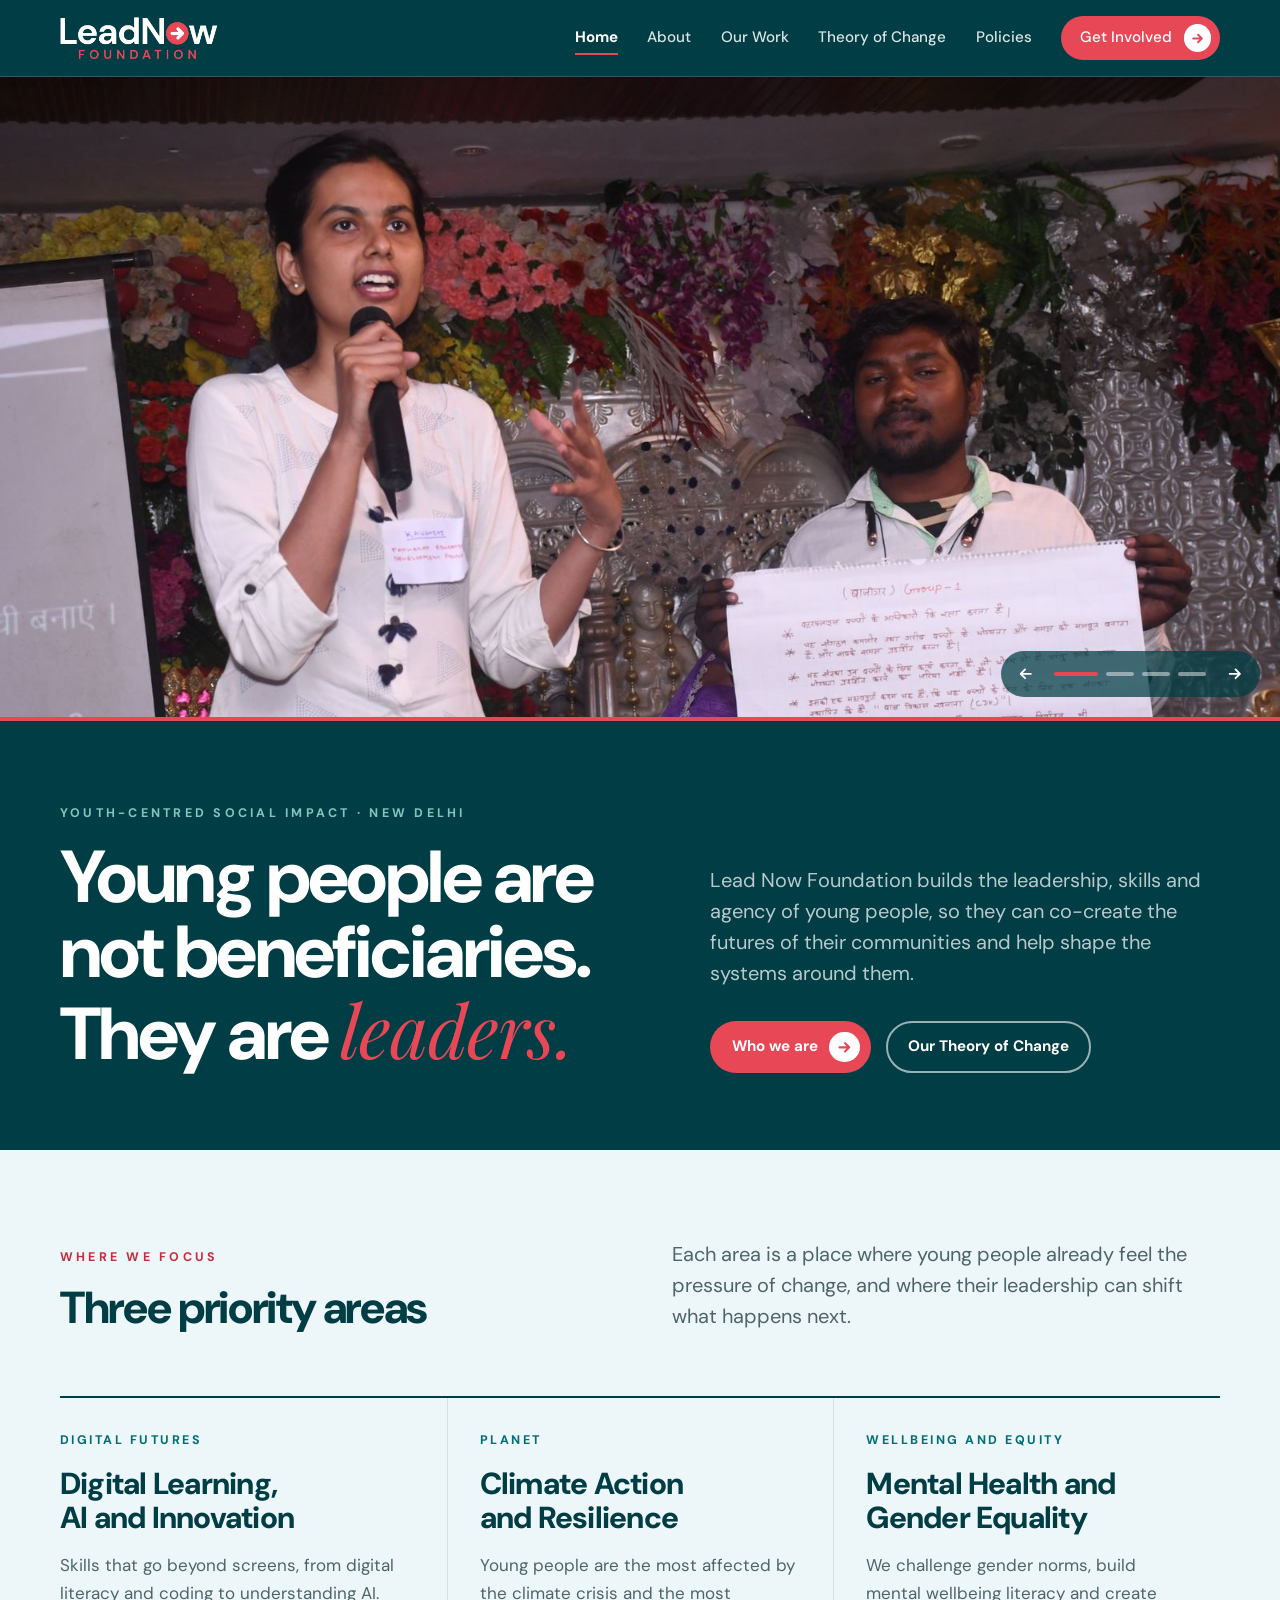
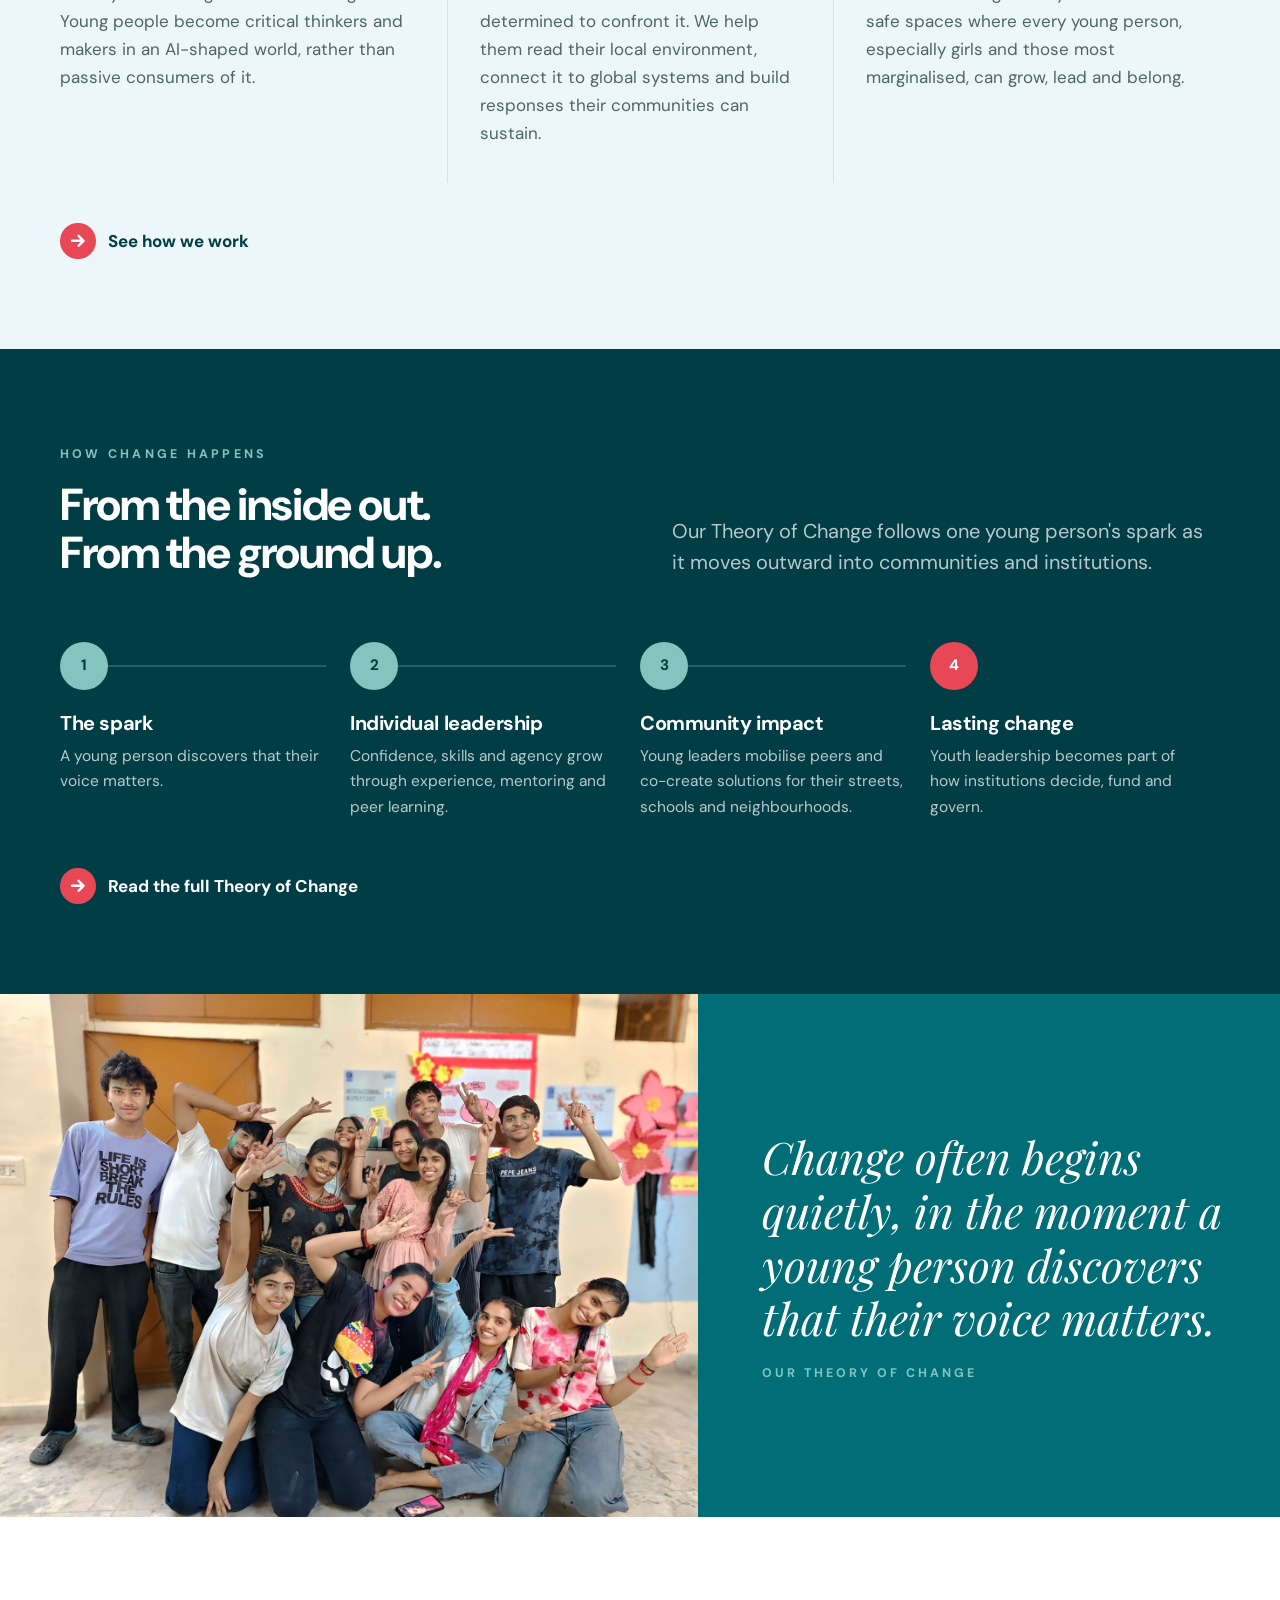
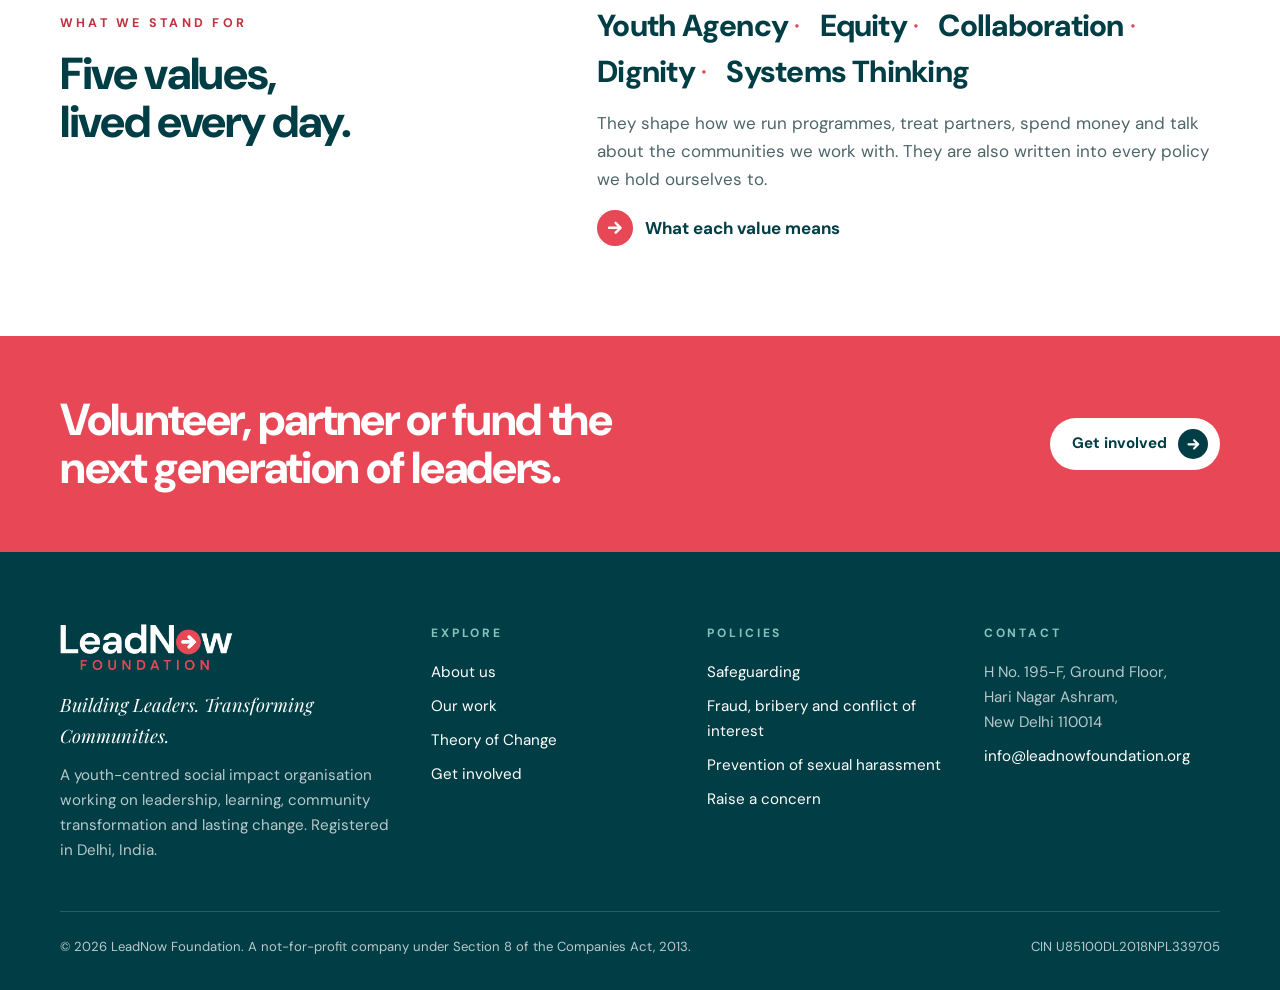
==== index.html @ b22eec09 "Lead home page with photo slideshow, restore deep-teal header, fix photo crops - Home page opens wit" ====
<!DOCTYPE html>
<html lang="en">
<head>
<meta charset="UTF-8">
<meta name="viewport" content="width=device-width, initial-scale=1, viewport-fit=cover">
<title>Lead Now Foundation</title>
<meta name="claude:viewport-fit-sides" content="cover">
<meta name="description" content="Lead Now Foundation builds the leadership, skills and agency of young people in India to transform their communities.">
<meta property="og:title" content="Lead Now Foundation">
<meta property="og:description" content="Lead Now Foundation builds the leadership, skills and agency of young people in India to transform their communities.">
<meta property="og:type" content="website">
<meta property="og:image" content="https://leadnowfoundation.org/assets/img/logo-full.png">
<meta name="theme-color" content="#013D45">
<link rel="icon" type="image/png" sizes="32x32" href="assets/img/favicon-32.png">
<link rel="apple-touch-icon" href="assets/img/favicon.png">
<!-- Google Analytics -->
<script async src="https://www.googletagmanager.com/gtag/js?id=G-S54QW8M86D"></script>
<script>
  window.dataLayer = window.dataLayer || [];
  function gtag(){dataLayer.push(arguments);}
  gtag('js', new Date());
  gtag('config', 'G-S54QW8M86D');
</script>
<link rel="preconnect" href="https://fonts.googleapis.com">
<link rel="preconnect" href="https://fonts.gstatic.com" crossorigin>
<link rel="stylesheet" href="https://fonts.googleapis.com/css2?family=DM+Sans:ital,opsz,wght@0,9..40,400;0,9..40,500;0,9..40,700;0,9..40,800;1,9..40,400&family=Playfair+Display:ital,wght@1,400;1,600&display=swap">
<link rel="stylesheet" href="assets/css/style.css">
</head>
<body>
<a class="skip" href="#main">Skip to content</a>
<header class="site-header">
  <div class="wrap">
    <a class="brand" href="index.html" aria-label="Lead Now Foundation home"><img src="assets/img/logo-white.png" alt="LeadNow Foundation" width="1205" height="320"></a>
    <button class="nav-toggle" type="button" aria-expanded="false" aria-controls="site-nav">Menu <span class="bars" aria-hidden="true"><span></span><span></span><span></span></span></button>
    <nav class="nav" id="site-nav" aria-label="Main">
      <a href="index.html" aria-current="page">Home</a>
      <a href="about.html">About</a>
      <a href="our-work.html">Our Work</a>
      <a href="theory-of-change.html">Theory of Change</a>
      <a href="policies.html">Policies</a>
      <a class="btn btn--ink" href="get-involved.html">Get Involved <span class="go" aria-hidden="true"><svg viewBox="0 0 24 24" fill="none" stroke="currentColor" stroke-width="3" stroke-linecap="round" stroke-linejoin="round"><path d="M5 12h13M13 6l6 6-6 6"/></svg></span></a>
    </nav>
  </div>
</header>
<main id="main">
<section class="hero-show" aria-label="Photos from our work">
  <div class="slideshow">
    <div class="slides">
      <div class="slide active"><img src="assets/img/youth-leadership-session.jpg" alt="A young woman speaks into a microphone while a peer holds up a chart of group ideas" width="1600" height="1066" style="object-position:50% 20%"></div>
      <div class="slide"><img src="assets/img/youth-group.jpg" alt="A group of young people celebrating together after a session" width="1600" height="1200" style="object-position:50% 24%"></div>
      <div class="slide"><img src="assets/img/digital-classroom.jpg" alt="A facilitator leads a digital learning session with a classroom of students" width="900" height="677" style="object-position:50% 50%"></div>
      <div class="slide"><img src="assets/img/community-workshop.jpg" alt="Children holding up the posters they made at a community workshop" width="1600" height="901" style="object-position:50% 40%"></div>
    </div>
    <div class="slide-controls">
      <button type="button" class="slide-arrow prev" aria-label="Previous photo"><svg viewBox="0 0 24 24" fill="none" stroke="currentColor" stroke-width="2.5" stroke-linecap="round" stroke-linejoin="round"><path d="M19 12H6M11 6l-6 6 6 6"/></svg></button>
      <div class="slide-dots" role="group" aria-label="Choose photo">
        <button type="button" class="active" aria-label="Photo 1"></button>
        <button type="button" aria-label="Photo 2"></button>
        <button type="button" aria-label="Photo 3"></button>
        <button type="button" aria-label="Photo 4"></button>
      </div>
      <button type="button" class="slide-arrow next" aria-label="Next photo"><svg viewBox="0 0 24 24" fill="none" stroke="currentColor" stroke-width="2.5" stroke-linecap="round" stroke-linejoin="round"><path d="M5 12h13M13 6l6 6-6 6"/></svg></button>
    </div>
  </div>
</section>

<section class="intro">
  <div class="wrap">
    <div>
      <span class="eyebrow">Youth-centred social impact · New Delhi</span>
      <h1>Young people are not beneficiaries. They are <em>leaders.</em></h1>
    </div>
    <div class="intro-side">
      <p class="lede">Lead Now Foundation builds the leadership, skills and agency of young people, so they can co-create the futures of their communities and help shape the systems around them.</p>
      <div class="hero-actions">
        <a class="btn btn--coral" href="about.html">Who we are <span class="go" aria-hidden="true"><svg viewBox="0 0 24 24" fill="none" stroke="currentColor" stroke-width="3" stroke-linecap="round" stroke-linejoin="round"><path d="M5 12h13M13 6l6 6-6 6"/></svg></span></a>
        <a class="btn btn--ghost" href="theory-of-change.html">Our Theory of Change</a>
      </div>
    </div>
  </div>
</section>

<section class="section section--mist">
  <div class="wrap">
    <div class="section-head">
      <div>
        <span class="eyebrow">Where we focus</span>
        <h2>Three priority areas</h2>
      </div>
      <p class="lede">Each area is a place where young people already feel the pressure of change, and where their leadership can shift what happens next.</p>
    </div>
    <div class="priorities">
      <article class="priority">
        <span class="tag">Digital futures</span>
        <h3>Digital Learning, AI and Innovation</h3>
        <p>Skills that go beyond screens, from digital literacy and coding to understanding AI. Young people become critical thinkers and makers in an AI-shaped world, rather than passive consumers of it.</p>
      </article>
      <article class="priority">
        <span class="tag">Planet</span>
        <h3>Climate Action and Resilience</h3>
        <p>Young people are the most affected by the climate crisis and the most determined to confront it. We help them read their local environment, connect it to global systems and build responses their communities can sustain.</p>
      </article>
      <article class="priority">
        <span class="tag">Wellbeing and equity</span>
        <h3>Mental Health and Gender Equality</h3>
        <p>We challenge gender norms, build mental wellbeing literacy and create safe spaces where every young person, especially girls and those most marginalised, can grow, lead and belong.</p>
      </article>
    </div>
    <p style="margin-top:2.5rem"><a class="link-go" href="our-work.html"><span class="go" aria-hidden="true"><svg viewBox="0 0 24 24" fill="none" stroke="currentColor" stroke-width="3" stroke-linecap="round" stroke-linejoin="round"><path d="M5 12h13M13 6l6 6-6 6"/></svg></span> See how we work</a></p>
  </div>
</section>

<section class="section section--ink">
  <div class="wrap">
    <div class="section-head">
      <div>
        <span class="eyebrow">How change happens</span>
        <h2>From the inside out. From the ground up.</h2>
      </div>
      <p class="lede" style="color:var(--on-ink-muted)">Our Theory of Change follows one young person's spark as it moves outward into communities and institutions.</p>
    </div>
    <ol class="pathway">
      <li><div class="step-top"><span class="dot">1</span><span class="rule"></span></div><h3>The spark</h3><p>A young person discovers that their voice matters.</p></li>
      <li><div class="step-top"><span class="dot">2</span><span class="rule"></span></div><h3>Individual leadership</h3><p>Confidence, skills and agency grow through experience, mentoring and peer learning.</p></li>
      <li><div class="step-top"><span class="dot">3</span><span class="rule"></span></div><h3>Community impact</h3><p>Young leaders mobilise peers and co-create solutions for their streets, schools and neighbourhoods.</p></li>
      <li><div class="step-top"><span class="dot">4</span><span class="rule"></span></div><h3>Lasting change</h3><p>Youth leadership becomes part of how institutions decide, fund and govern.</p></li>
    </ol>
    <p style="margin-top:3rem"><a class="link-go" href="theory-of-change.html"><span class="go" aria-hidden="true"><svg viewBox="0 0 24 24" fill="none" stroke="currentColor" stroke-width="3" stroke-linecap="round" stroke-linejoin="round"><path d="M5 12h13M13 6l6 6-6 6"/></svg></span> Read the full Theory of Change</a></p>
  </div>
</section>

<section class="photo-split">
  <div class="photo-split-img"><img src="assets/img/youth-group.jpg" alt="A group of young people celebrating together after a session" width="1600" height="1200" loading="lazy" style="object-position:50% 30%"></div>
  <div class="photo-split-text">
    <blockquote>Change often begins quietly, in the moment a young person discovers that their voice matters.</blockquote>
    <cite>Our Theory of Change</cite>
  </div>
</section>

<section class="section">
  <div class="wrap split">
    <div>
      <span class="eyebrow">What we stand for</span>
      <h2>Five values, lived every day.</h2>
    </div>
    <div class="prose">
      <div class="value-words"><span>Youth Agency</span><span>Equity</span><span>Collaboration</span><span>Dignity</span><span>Systems Thinking</span></div>
      <p>They shape how we run programmes, treat partners, spend money and talk about the communities we work with. They are also written into every policy we hold ourselves to.</p>
      <p><a class="link-go" href="about.html#values"><span class="go" aria-hidden="true"><svg viewBox="0 0 24 24" fill="none" stroke="currentColor" stroke-width="3" stroke-linecap="round" stroke-linejoin="round"><path d="M5 12h13M13 6l6 6-6 6"/></svg></span> What each value means</a></p>
    </div>
  </div>
</section>
<section class="cta-band">
  <div class="wrap">
    <h2>Volunteer, partner or fund the next generation of leaders.</h2>
    <a class="btn btn--white" href="get-involved.html">Get involved <span class="go" aria-hidden="true"><svg viewBox="0 0 24 24" fill="none" stroke="currentColor" stroke-width="3" stroke-linecap="round" stroke-linejoin="round"><path d="M5 12h13M13 6l6 6-6 6"/></svg></span></a>
  </div>
</section>

</main>
<footer class="site-footer">
  <div class="wrap">
    <div class="footer-grid">
      <div class="footer-brand">
        <img src="assets/img/logo-white.png" alt="LeadNow Foundation" width="1205" height="320">
        <p class="tag">Building Leaders. Transforming Communities.</p>
        <p>A youth-centred social impact organisation working on leadership, learning, community transformation and lasting change. Registered in Delhi, India.</p>
      </div>
      <div>
        <h4>Explore</h4>
        <ul>
          <li><a href="about.html">About us</a></li>
          <li><a href="our-work.html">Our work</a></li>
          <li><a href="theory-of-change.html">Theory of Change</a></li>
          <li><a href="get-involved.html">Get involved</a></li>
        </ul>
      </div>
      <div>
        <h4>Policies</h4>
        <ul>
          <li><a href="policies.html#safeguarding">Safeguarding</a></li>
          <li><a href="policies.html#fraud-bribery">Fraud, bribery and conflict of interest</a></li>
          <li><a href="policies.html#posh">Prevention of sexual harassment</a></li>
          <li><a href="policies.html#report">Raise a concern</a></li>
        </ul>
      </div>
      <div>
        <h4>Contact</h4>
        <address>
          <span>H No. 195-F, Ground Floor,<br>Hari Nagar Ashram,<br>New Delhi 110014</span>
          <a href="mailto:info@leadnowfoundation.org">info@leadnowfoundation.org</a>
        </address>
      </div>
    </div>
    <div class="footer-base">
      <span>&copy; 2026 LeadNow Foundation. A not-for-profit company under Section 8 of the Companies Act, 2013.</span>
      <span>CIN U85100DL2018NPL339705</span>
    </div>
  </div>
</footer>
<script src="assets/js/main.js"></script>
</body>
</html>
---- assets/css/style.css ----
/* Lead Now Foundation · site styles
   Layout concept: "forward motion". White pages, deep-teal bands, and the coral
   arrow circle from the logo used as the one recurring device (links, steps, CTAs).
   Display type is DM Sans set heavy and tight like the wordmark; Playfair italic
   is reserved for single accent words. */

:root {
  --ink: #013D45;        /* deep teal from the wordmark */
  --teal: #006D77;
  --sea: #83C5BE;
  --coral: #E84756;      /* the arrow circle */
  --coral-text: #C42F3E; /* coral dark enough for small text on white */
  --mist: #EDF6F9;
  --paper: #FFFFFF;
  --text: #17292C;
  --muted: #4E6568;
  --line: #D3E2E5;
  --on-ink: #FFFFFF;
  --on-ink-muted: rgba(255,255,255,0.72);
  --on-ink-line: rgba(255,255,255,0.16);

  --sans: 'DM Sans', 'Helvetica Neue', Arial, system-ui, sans-serif;
  --serif: 'Playfair Display', Georgia, 'Times New Roman', serif;

  --step--1: 0.875rem;
  --step-0: 1.0625rem;
  --step-1: 1.25rem;
  --step-2: clamp(1.45rem, 1.2rem + 1vw, 1.9rem);
  --step-3: clamp(1.9rem, 1.4rem + 2vw, 2.8rem);
  --step-4: clamp(2.5rem, 1.6rem + 3.8vw, 4.6rem);

  --gutter: max(20px, env(safe-area-inset-left, 0px));
  --gutter-r: max(20px, env(safe-area-inset-right, 0px));
  --max: 1200px;
  --ease: cubic-bezier(0.22, 0.61, 0.36, 1);
  color-scheme: light;
}

*, *::before, *::after { box-sizing: border-box; }
html { scroll-behavior: smooth; -webkit-text-size-adjust: 100%; }
body {
  margin: 0;
  font-family: var(--sans);
  font-size: var(--step-0);
  line-height: 1.65;
  color: var(--text);
  background: var(--paper);
  -webkit-font-smoothing: antialiased;
}
img { max-width: 100%; display: block; }
a { color: var(--teal); text-underline-offset: 3px; }
a:hover { color: var(--ink); }
:focus-visible { outline: 3px solid var(--coral); outline-offset: 3px; }
h1, h2, h3, h4 { font-family: var(--sans); color: var(--ink); margin: 0; text-wrap: balance; letter-spacing: -0.02em; }
h1 { font-size: var(--step-4); font-weight: 800; line-height: 1.03; letter-spacing: -0.035em; }
h2 { font-size: var(--step-3); font-weight: 800; line-height: 1.08; letter-spacing: -0.03em; }
h3 { font-size: var(--step-1); font-weight: 700; line-height: 1.3; }
p { margin: 0; }
em.accent, h1 em, h2 em { font-family: var(--serif); font-style: italic; font-weight: 400; color: var(--coral); letter-spacing: -0.01em; }
.prose { display: grid; gap: 1.1rem; max-width: 64ch; }
.prose p { color: var(--muted); }
.lede { font-size: var(--step-1); line-height: 1.55; color: var(--muted); max-width: 52ch; }

.skip { position: absolute; left: -9999px; top: 0; background: var(--ink); color: #fff; padding: 0.75rem 1rem; z-index: 100; }
.skip:focus { left: 1rem; top: 1rem; }

.wrap {
  max-width: var(--max);
  margin-inline: auto;
  padding-left: var(--gutter);
  padding-right: var(--gutter-r);
}
.section { padding-block: clamp(3.5rem, 7vw, 6.5rem); }
.section--mist { background: var(--mist); }
.section--ink { background: var(--ink); color: var(--on-ink); }
.section--ink h2, .section--ink h3 { color: var(--on-ink); }
.section--ink p { color: var(--on-ink-muted); }

/* eyebrow echoes the spaced FOUNDATION lettering */
.eyebrow {
  display: inline-block;
  font-size: 0.78rem;
  font-weight: 700;
  letter-spacing: 0.26em;
  text-transform: uppercase;
  color: var(--coral-text);
  margin-bottom: 1rem;
}
.section--ink .eyebrow, .page-hero .eyebrow { color: var(--sea); }

/* ── Arrow circle device ─────────────────────────────── */
.go {
  display: inline-grid; place-items: center;
  width: 2.1em; height: 2.1em; border-radius: 50%;
  background: var(--coral); color: #fff; flex-shrink: 0;
  transition: transform 0.25s var(--ease);
}
.go svg { width: 55%; height: 55%; }
a:hover .go, button:hover .go { transform: translateX(4px); }

.link-go {
  display: inline-flex; align-items: center; gap: 0.75rem;
  font-weight: 700; color: var(--ink); text-decoration: none;
}
.link-go:hover { color: var(--coral-text); }
.section--ink .link-go, .page-hero .link-go { color: #fff; }

.btn {
  display: inline-flex; align-items: center; gap: 0.7rem;
  font: 700 0.95rem/1 var(--sans);
  padding: 0.55rem 0.6rem 0.55rem 1.25rem;
  border-radius: 999px; text-decoration: none; border: 2px solid transparent;
  cursor: pointer; transition: background 0.2s, color 0.2s, border-color 0.2s;
}
.btn .go { width: 1.9rem; height: 1.9rem; font-size: 1rem; }
.btn--ink { background: var(--ink); color: #fff; }
.btn--ink:hover { background: var(--teal); color: #fff; }
.btn--line { border-color: var(--ink); color: var(--ink); padding-right: 1.25rem; }
.btn--line:hover { background: var(--ink); color: #fff; }
.btn--white { background: #fff; color: var(--ink); }
.btn--white:hover { background: var(--mist); color: var(--ink); }

/* ── Header ─────────────────────────────────────────── */
body::before {
  content: ""; position: fixed; inset: 0 0 auto; height: env(safe-area-inset-top, 0px);
  z-index: 60; background: var(--paper);
}
.site-header {
  position: sticky; top: env(safe-area-inset-top, 0px); z-index: 50;
  background: rgba(255,255,255,0.96);
  backdrop-filter: saturate(1.4) blur(8px);
  border-bottom: 1px solid var(--line);
}
.site-header .wrap { display: flex; align-items: center; justify-content: space-between; gap: 1.5rem; min-height: 76px; }
.brand { display: block; flex-shrink: 0; }
.brand img { height: 42px; width: auto; }
.nav { display: flex; align-items: center; gap: 0.25rem; }
.nav a {
  position: relative; font-size: 0.95rem; font-weight: 500; color: var(--ink);
  text-decoration: none; padding: 0.5rem 0.8rem;
}
.nav a:not(.btn)::after {
  content: ""; position: absolute; left: 0.8rem; right: 0.8rem; bottom: 0.2rem; height: 2px;
  background: var(--coral); transform: scaleX(0); transform-origin: left; transition: transform 0.25s var(--ease);
}
.nav a:not(.btn):hover::after, .nav a[aria-current="page"]::after { transform: scaleX(1); }
.nav a[aria-current="page"] { font-weight: 700; }
.nav .btn { margin-left: 0.75rem; padding: 0.4rem 0.45rem 0.4rem 1.1rem; color: #fff; }
.nav .btn .go { width: 1.7rem; height: 1.7rem; }
.nav-toggle {
  display: none; background: none; border: 0; padding: 0.5rem; cursor: pointer; color: var(--ink);
  font: 700 0.85rem var(--sans); letter-spacing: 0.14em; text-transform: uppercase;
  align-items: center; gap: 0.6rem;
}
.nav-toggle .bars { display: grid; gap: 5px; }
.nav-toggle .bars span { display: block; width: 22px; height: 2px; background: var(--ink); transition: transform 0.25s, opacity 0.2s; }
.nav-toggle[aria-expanded="true"] .bars span:nth-child(1) { transform: translateY(7px) rotate(45deg); }
.nav-toggle[aria-expanded="true"] .bars span:nth-child(2) { opacity: 0; }
.nav-toggle[aria-expanded="true"] .bars span:nth-child(3) { transform: translateY(-7px) rotate(-45deg); }

@media (max-width: 960px) {
  .brand img { height: 36px; }
  .nav-toggle { display: inline-flex; }
  .nav {
    position: absolute; top: 100%; left: 0; right: 0;
    flex-direction: column; align-items: stretch; gap: 0;
    background: var(--paper); border-bottom: 1px solid var(--line);
    padding: 0.5rem var(--gutter-r) 1.25rem var(--gutter);
    display: none;
  }
  .nav.open { display: flex; }
  .nav a { padding: 0.9rem 0; border-bottom: 1px solid var(--line); font-size: 1.1rem; }
  .nav a:not(.btn)::after { left: 0; right: auto; width: 2.5rem; bottom: -1px; }
  .nav .btn { margin: 1rem 0 0; justify-content: space-between; border-bottom: 0; }
}

/* ── Home hero ──────────────────────────────────────── */
.hero { padding-block: clamp(2.5rem, 6vw, 5rem) clamp(3rem, 6vw, 5.5rem); overflow: hidden; }
.hero .wrap { display: grid; grid-template-columns: minmax(0, 1.05fr) minmax(0, 1fr); gap: clamp(2rem, 5vw, 4.5rem); align-items: center; }
.hero h1 { margin-bottom: 1.5rem; }
.hero .lede { margin-bottom: 2.25rem; }
.hero-actions { display: flex; flex-wrap: wrap; gap: 0.9rem; }
.hero-tag {
  display: flex; align-items: center; gap: 0.8rem; margin-top: 2.75rem; padding-top: 1.5rem;
  border-top: 1px solid var(--line); font-size: var(--step--1); color: var(--muted);
}
.hero-tag strong { color: var(--ink); }

.slideshow { position: relative; }
.slides { position: relative; aspect-ratio: 4 / 4.4; max-width: 100%; overflow: hidden; border-radius: 4px; background: var(--mist); }
.slide { position: absolute; inset: 0; opacity: 0; transition: opacity 1s ease; }
.slide.active { opacity: 1; }
.slide img { width: 100%; height: 100%; object-fit: cover; }
.slideshow::before {
  content: ""; position: absolute; width: 38%; aspect-ratio: 1; border-radius: 50%;
  background: var(--coral); right: -9%; top: -7%; z-index: -1;
}
.slideshow::after {
  content: ""; position: absolute; width: 55%; aspect-ratio: 1; border-radius: 50%;
  border: 2px solid var(--sea); left: -14%; bottom: -16%; z-index: -1;
}
.slide-dots { display: flex; gap: 0.5rem; margin-top: 1rem; }
.slide-dots button {
  width: 28px; height: 4px; border: 0; padding: 0; background: var(--line); cursor: pointer; border-radius: 2px;
  transition: background 0.3s, width 0.3s;
}
.slide-dots button.active { background: var(--coral); width: 44px; }

@media (max-width: 860px) {
  .hero .wrap { grid-template-columns: 1fr; }
  .slides { aspect-ratio: 4 / 3; }
}

/* ── Inner page hero ────────────────────────────────── */
.page-hero {
  position: relative; overflow: hidden;
  background: var(--ink); color: var(--on-ink);
  padding-block: clamp(3.5rem, 8vw, 6.5rem) clamp(3rem, 6vw, 5rem);
}
.page-hero .wrap { position: relative; display: grid; grid-template-columns: minmax(0, 1.25fr) minmax(0, 1fr); gap: 2rem 4rem; align-items: end; }
.page-hero h1 { color: #fff; }
.page-hero h1 em { color: var(--sea); }
.page-hero .lede { color: var(--on-ink-muted); }
.page-hero::after {
  /* oversized outline of the arrow circle, bleeding off the right edge */
  content: ""; position: absolute; right: -9rem; top: 50%; translate: 0 -50%;
  width: 26rem; aspect-ratio: 1; border-radius: 50%;
  border: 2px solid rgba(232,71,86,0.55);
  pointer-events: none;
}
@media (max-width: 860px) {
  .page-hero .wrap { grid-template-columns: 1fr; }
  .page-hero::after { width: 16rem; right: -8rem; top: 18%; }
}

/* ── Generic layouts ───────────────────────────────── */
.split { display: grid; grid-template-columns: minmax(0, 0.85fr) minmax(0, 1.15fr); gap: 2.5rem clamp(2rem, 6vw, 6rem); align-items: start; }
.split > * { min-width: 0; }
.split .sticky { position: sticky; top: 110px; }
@media (max-width: 860px) { .split { grid-template-columns: 1fr; } .split .sticky { position: static; } }

.section-head { display: grid; grid-template-columns: minmax(0, 1fr) minmax(0, 1fr); gap: 1.5rem 4rem; align-items: end; margin-bottom: clamp(2.5rem, 5vw, 4rem); }
.section-head .lede { justify-self: end; }
@media (max-width: 860px) { .section-head { grid-template-columns: 1fr; } .section-head .lede { justify-self: start; } }

/* Priority areas: three columns divided by rules, no cards */
.priorities { display: grid; grid-template-columns: repeat(3, minmax(0, 1fr)); border-top: 2px solid var(--ink); }
.priority { padding: 2rem 2rem 2.25rem 0; display: grid; gap: 1rem; align-content: start; }
.priority + .priority { padding-left: 2rem; border-left: 1px solid var(--line); }
.priority .tag { font-size: 0.78rem; font-weight: 700; letter-spacing: 0.2em; text-transform: uppercase; color: var(--teal); }
.priority h3 { font-size: var(--step-2); font-weight: 800; letter-spacing: -0.025em; line-height: 1.12; }
.priority p { color: var(--muted); }
@media (max-width: 860px) {
  .priorities { grid-template-columns: 1fr; }
  .priority, .priority + .priority { padding: 1.75rem 0; border-left: 0; }
  .priority + .priority { border-top: 1px solid var(--line); }
}

/* Change pathway: a real sequence, so it is numbered */
.pathway { display: grid; grid-template-columns: repeat(4, minmax(0, 1fr)); gap: 0; counter-reset: step; }
.pathway li { list-style: none; position: relative; padding: 0 1.5rem 0 0; }
.pathway .step-top { display: flex; align-items: center; margin-bottom: 1.25rem; }
.pathway .dot {
  width: 3rem; height: 3rem; border-radius: 50%; display: grid; place-items: center;
  font-weight: 800; font-size: 0.95rem; color: var(--ink); background: var(--sea); flex-shrink: 0;
  position: relative; z-index: 1;
}
.pathway li:last-child .dot { background: var(--coral); color: #fff; }
.pathway .rule { flex: 1; height: 2px; background: var(--on-ink-line); }
.pathway li:last-child .rule { display: none; }
.pathway h3 { color: #fff; font-size: var(--step-1); margin-bottom: 0.5rem; }
.pathway p { color: var(--on-ink-muted); font-size: 0.97rem; }
.pathway { padding: 0; margin: 0; }
@media (max-width: 860px) {
  .pathway { grid-template-columns: 1fr; gap: 2rem; }
  .pathway .rule { display: none; }
}

/* Photo band with pull quote */
.photo-band { position: relative; min-height: clamp(360px, 48vw, 560px); display: grid; align-items: end; overflow: hidden; background: var(--ink); }
.photo-band img { position: absolute; inset: 0; width: 100%; height: 100%; object-fit: cover; object-position: center 30%; }
.photo-band::before { content: ""; position: absolute; inset: 0; background: linear-gradient(180deg, rgba(1,61,69,0) 30%, rgba(1,61,69,0.92) 100%); z-index: 1; }
.photo-band .wrap { position: relative; z-index: 2; width: 100%; padding-block: 2.5rem 3rem; }
.photo-band blockquote { margin: 0; max-width: 30ch; font-family: var(--serif); font-style: italic; font-size: var(--step-3); line-height: 1.2; color: #fff; }
.photo-band cite { display: block; margin-top: 1rem; font: 700 0.78rem var(--sans); letter-spacing: 0.24em; text-transform: uppercase; color: var(--sea); font-style: normal; }

/* Values: a list of names with definitions, set as a ruled index */
.values { display: grid; border-top: 2px solid var(--ink); }
.value { display: grid; grid-template-columns: minmax(0, 0.8fr) minmax(0, 1.4fr); gap: 0.5rem 3rem; padding-block: 1.6rem; border-bottom: 1px solid var(--line); align-items: baseline; }
.value h3 { font-size: var(--step-2); font-weight: 800; letter-spacing: -0.025em; }
.value p { color: var(--muted); max-width: 58ch; }
@media (max-width: 700px) { .value { grid-template-columns: 1fr; } }

.value-words { display: flex; flex-wrap: wrap; gap: 0.5rem 1.25rem; font-size: var(--step-2); font-weight: 800; letter-spacing: -0.025em; color: var(--ink); line-height: 1.25; }
.value-words span:not(:last-child)::after { content: "  ·"; color: var(--coral); font-weight: 400; }

/* Statement blocks (vision, mission) */
.statements { display: grid; grid-template-columns: repeat(2, minmax(0, 1fr)); gap: 0; }
.statement { padding: clamp(2rem, 4vw, 3.25rem); display: grid; gap: 1.1rem; align-content: start; }
.statement:first-child { background: var(--ink); }
.statement:first-child h3, .statement:first-child .eyebrow { color: var(--sea); }
.statement:first-child p { color: #fff; }
.statement:last-child { background: var(--mist); }
.statement p { font-family: var(--serif); font-size: var(--step-2); line-height: 1.35; color: var(--ink); }
@media (max-width: 860px) { .statements { grid-template-columns: 1fr; } }

/* Approach pillars */
.pillars { display: grid; grid-template-columns: repeat(4, minmax(0, 1fr)); gap: 2.5rem 2rem; }
.pillar { display: grid; gap: 0.75rem; align-content: start; padding-top: 1.25rem; border-top: 3px solid var(--sea); }
.pillar:nth-child(4) { border-top-color: var(--coral); }
.pillar .verb { font-size: 0.8rem; font-weight: 700; letter-spacing: 0.24em; color: var(--teal); }
.pillar p { color: var(--muted); font-size: 0.98rem; }
@media (max-width: 960px) { .pillars { grid-template-columns: repeat(2, minmax(0, 1fr)); } }
@media (max-width: 560px) { .pillars { grid-template-columns: 1fr; } }

/* Feature rows (Our Work) */
.feature { display: grid; grid-template-columns: minmax(0, 1fr) minmax(0, 1fr); gap: 2.5rem clamp(2rem, 6vw, 5.5rem); align-items: center; }
.feature + .feature { margin-top: clamp(4rem, 8vw, 7rem); }
.feature.flip .feature-media { order: 2; }
.feature-media { position: relative; }
.feature-media img { width: 100%; aspect-ratio: 4 / 3; object-fit: cover; border-radius: 4px; }
.feature-media .marker {
  position: absolute; left: -1.25rem; bottom: -1.25rem; width: 5.5rem; height: 5.5rem; border-radius: 50%;
  background: var(--coral); color: #fff; display: grid; place-items: center; font-weight: 800; font-size: 0.8rem;
  letter-spacing: 0.12em; text-transform: uppercase; text-align: center; line-height: 1.2;
}
.feature-type { background: var(--ink); color: #fff; aspect-ratio: 4 / 3; border-radius: 4px; padding: clamp(1.5rem, 4vw, 2.75rem); display: grid; align-content: space-between; }
.feature-type .big { font-size: clamp(2.6rem, 1.5rem + 4vw, 4.75rem); font-weight: 800; letter-spacing: -0.04em; line-height: 0.95; color: #fff; }
.feature-type .big em { font-family: var(--serif); font-weight: 400; color: var(--sea); }
.feature-type small { font-size: 0.8rem; letter-spacing: 0.22em; text-transform: uppercase; font-weight: 700; color: var(--sea); }
.feature-body { display: grid; gap: 1.1rem; }
.feature-body p { color: var(--muted); }
.checks { list-style: none; padding: 0; margin: 0.5rem 0 0; display: grid; gap: 0.6rem; }
.checks li { display: grid; grid-template-columns: 1.25rem 1fr; gap: 0.75rem; color: var(--text); }
.checks li::before { content: ""; width: 0.6rem; height: 0.6rem; border-radius: 50%; background: var(--coral); margin-top: 0.6em; }
@media (max-width: 860px) {
  .feature { grid-template-columns: 1fr; }
  .feature.flip .feature-media { order: 0; }
  .feature-media .marker { left: auto; right: 1rem; bottom: -1.5rem; }
}

/* Theory of change diagram */
.toc-flow { display: grid; grid-template-columns: minmax(0, 0.7fr) repeat(3, minmax(0, 1fr)) minmax(0, 0.7fr); gap: 0; align-items: stretch; }
.toc-node { padding: 1.75rem 1.4rem; position: relative; display: grid; align-content: start; gap: 0.6rem; }
.toc-node + .toc-node { border-left: 1px solid var(--on-ink-line); }
.toc-node .num { font-size: 0.75rem; font-weight: 700; letter-spacing: 0.22em; text-transform: uppercase; color: var(--sea); }
.toc-node h3 { color: #fff; font-size: var(--step-1); }
.toc-node p { color: var(--on-ink-muted); font-size: 0.95rem; }
.toc-node ul { list-style: none; padding: 0.9rem 0 0; margin: 0.4rem 0 0; border-top: 1px solid var(--on-ink-line); display: grid; gap: 0.45rem; }
.toc-node li { font-size: 0.9rem; color: rgba(255,255,255,0.85); padding-left: 1.1rem; position: relative; }
.toc-node li::before { content: ""; position: absolute; left: 0; top: 0.6em; width: 0.45rem; height: 0.45rem; border-radius: 50%; background: var(--sea); }
.toc-node.stage-3 li::before { background: var(--coral); }
.toc-node.ends { align-content: center; justify-items: start; }
.toc-node .orb { width: 4.5rem; height: 4.5rem; border-radius: 50%; border: 2px solid var(--sea); display: grid; place-items: center; margin-bottom: 0.5rem; }
.toc-node .orb::after { content: ""; width: 1.1rem; height: 1.1rem; border-radius: 50%; background: var(--sea); }
.toc-node.vision .orb { background: var(--coral); border-color: var(--coral); }
.toc-node.vision .orb::after { display: none; }
.toc-node.vision .orb svg { width: 50%; color: #fff; }
.toc-node .bar { position: absolute; top: 0; left: 0; right: 0; height: 4px; }
.stage-1 .bar { background: var(--sea); } .stage-2 .bar { background: var(--teal); } .stage-3 .bar { background: var(--coral); }
@media (max-width: 1000px) {
  .toc-flow { grid-template-columns: 1fr; }
  .toc-node + .toc-node { border-left: 0; border-top: 1px solid var(--on-ink-line); }
  .toc-node .bar { width: 4px; height: auto; bottom: 0; right: auto; }
  .toc-node { padding-left: 1.75rem; }
}

.levels { display: grid; grid-template-columns: repeat(4, minmax(0, 1fr)); border-top: 2px solid var(--ink); }
.level { padding: 1.75rem 1.5rem 1.75rem 0; display: grid; gap: 0.6rem; align-content: start; }
.level + .level { padding-left: 1.5rem; border-left: 1px solid var(--line); }
.level .tag { font-size: 0.75rem; font-weight: 700; letter-spacing: 0.22em; text-transform: uppercase; color: var(--coral-text); }
.level p { color: var(--muted); font-size: 0.97rem; }
@media (max-width: 960px) {
  .levels { grid-template-columns: repeat(2, minmax(0, 1fr)); }
  .level:nth-child(3) { padding-left: 0; border-left: 0; }
  .level:nth-child(n+3) { border-top: 1px solid var(--line); }
}
@media (max-width: 560px) {
  .levels { grid-template-columns: 1fr; }
  .level, .level + .level { padding: 1.5rem 0; border-left: 0; }
  .level + .level { border-top: 1px solid var(--line); }
}

.vision-quote { border-left: 4px solid var(--coral); padding: 0.25rem 0 0.25rem clamp(1.25rem, 3vw, 2.25rem); font-family: var(--serif); font-style: italic; font-size: var(--step-3); line-height: 1.25; color: var(--ink); max-width: 32ch; }

/* Facts list (legal) */
.facts { display: grid; margin: 0; border-top: 2px solid var(--ink); }
.facts div { display: grid; grid-template-columns: minmax(0, 0.9fr) minmax(0, 1.6fr); gap: 0.25rem 2rem; padding-block: 1rem; border-bottom: 1px solid var(--line); }
.facts dt { font-size: 0.8rem; font-weight: 700; letter-spacing: 0.16em; text-transform: uppercase; color: var(--muted); padding-top: 0.2rem; }
.facts dd { margin: 0; color: var(--ink); font-weight: 500; font-variant-numeric: tabular-nums; overflow-wrap: anywhere; }
@media (max-width: 560px) { .facts div { grid-template-columns: 1fr; } }

/* ── Policies ───────────────────────────────────────── */
.concern { background: var(--mist); padding: clamp(1.5rem, 3vw, 2.25rem); border-top: 4px solid var(--coral); display: grid; gap: 1.25rem; }
.concern h2 { font-size: var(--step-2); }
.concern p { color: var(--muted); font-size: 0.97rem; }
.routes { display: grid; gap: 0; margin: 0; }
.routes div { padding-block: 0.85rem; border-top: 1px solid var(--line); display: grid; gap: 0.15rem; }
.routes dt { font-weight: 700; color: var(--ink); font-size: 0.95rem; }
.routes dd { margin: 0; color: var(--muted); font-size: 0.93rem; overflow-wrap: anywhere; }
.helplines { display: grid; grid-template-columns: repeat(2, minmax(0, 1fr)); gap: 0.6rem; }
.helpline { background: var(--paper); padding: 0.75rem 0.9rem; display: grid; }
.helpline b { font-size: 1.35rem; color: var(--ink); font-variant-numeric: tabular-nums; letter-spacing: -0.01em; }
.helpline span { font-size: 0.8rem; color: var(--muted); }

.policy-list { display: grid; border-top: 2px solid var(--ink); }
.policy { display: grid; grid-template-columns: minmax(0, 1fr) auto; gap: 1rem 2rem; padding-block: 2rem; border-bottom: 1px solid var(--line); }
.policy-meta { display: flex; flex-wrap: wrap; gap: 0.4rem 1.25rem; font-size: 0.8rem; font-weight: 700; letter-spacing: 0.14em; text-transform: uppercase; color: var(--teal); margin-bottom: 0.6rem; }
.policy h3 { font-size: var(--step-2); font-weight: 800; letter-spacing: -0.025em; margin-bottom: 0.6rem; }
.policy p { color: var(--muted); max-width: 62ch; }
.policy details { margin-top: 1rem; }
.policy summary { cursor: pointer; font-weight: 700; color: var(--ink); font-size: 0.95rem; list-style: none; display: inline-flex; align-items: center; gap: 0.5rem; }
.policy summary::-webkit-details-marker { display: none; }
.policy summary::before { content: "+"; display: inline-grid; place-items: center; width: 1.3rem; height: 1.3rem; border: 1.5px solid var(--ink); border-radius: 50%; font-size: 0.95rem; line-height: 1; }
.policy details[open] summary::before { content: "–"; }
.policy details ul { margin: 0.9rem 0 0; padding: 0; list-style: none; columns: 2; column-gap: 2rem; }
.policy details li { break-inside: avoid; padding: 0.3rem 0 0.3rem 1rem; position: relative; font-size: 0.93rem; color: var(--text); }
.policy details li::before { content: ""; position: absolute; left: 0; top: 0.85em; width: 0.4rem; height: 2px; background: var(--coral); }
.policy-action { align-self: start; }
.policy-action .btn { white-space: nowrap; }
.policy-action small { display: block; margin-top: 0.5rem; text-align: center; font-size: 0.78rem; color: var(--muted); }
@media (max-width: 700px) {
  .policy { grid-template-columns: 1fr; }
  .policy details ul { columns: 1; }
  .policy-action small { text-align: left; }
}

.note { font-size: 0.9rem; color: var(--muted); border-left: 3px solid var(--sea); padding-left: 1rem; max-width: 64ch; }

/* ── Get involved ───────────────────────────────────── */
.ways { display: grid; gap: 0; margin: 0; padding: 0; list-style: none; border-top: 2px solid var(--ink); }
.ways li { display: grid; grid-template-columns: minmax(0, 0.55fr) minmax(0, 1fr); gap: 0.25rem 1.5rem; padding-block: 1.25rem; border-bottom: 1px solid var(--line); }
.ways strong { font-size: var(--step-1); color: var(--ink); }
.ways span { color: var(--muted); }
@media (max-width: 560px) { .ways li { grid-template-columns: 1fr; } }

.form-panel { background: var(--mist); padding: clamp(1.5rem, 4vw, 3rem); }
.form-panel h2 { font-size: var(--step-2); margin-bottom: 0.4rem; }
.form-panel > p { color: var(--muted); margin-bottom: 2rem; }
.form { display: grid; grid-template-columns: repeat(2, minmax(0, 1fr)); gap: 1.25rem 1.5rem; }
.field { display: grid; gap: 0.4rem; min-width: 0; }
.field.full { grid-column: 1 / -1; }
.field label { font-size: 0.78rem; font-weight: 700; letter-spacing: 0.12em; text-transform: uppercase; color: var(--ink); }
.field input, .field select, .field textarea {
  font: 400 1rem var(--sans); color: var(--text); background: var(--paper);
  border: 1.5px solid var(--line); border-radius: 3px; padding: 0.75rem 0.9rem; width: 100%;
  transition: border-color 0.2s, box-shadow 0.2s;
}
.field input:focus, .field select:focus, .field textarea:focus { outline: none; border-color: var(--teal); box-shadow: 0 0 0 3px rgba(0,109,119,0.15); }
.field textarea { min-height: 130px; resize: vertical; }
.form-row { grid-column: 1 / -1; display: flex; flex-wrap: wrap; align-items: center; gap: 1rem 1.5rem; }
.form-status { font-size: 0.95rem; font-weight: 500; }
.form-status.ok { color: var(--teal); }
.form-status.err { color: var(--coral-text); }
.form-note { grid-column: 1 / -1; font-size: 0.82rem; color: var(--muted); }
.btn[disabled] { opacity: 0.6; cursor: wait; }
@media (max-width: 600px) { .form { grid-template-columns: 1fr; } }

/* ── CTA band ───────────────────────────────────────── */
.cta-band { background: var(--coral); color: #fff; }
.cta-band .wrap { display: flex; flex-wrap: wrap; align-items: center; justify-content: space-between; gap: 1.5rem 3rem; padding-block: clamp(2.5rem, 5vw, 3.75rem); }
.cta-band h2 { color: #fff; max-width: 22ch; }
.cta-band .btn--white .go { background: var(--ink); }

/* ── Footer ─────────────────────────────────────────── */
.site-footer { background: var(--ink); color: var(--on-ink-muted); font-size: 0.95rem; }
.site-footer .wrap { padding-block: clamp(3rem, 6vw, 4.5rem) 2rem; }
.footer-grid { display: grid; grid-template-columns: minmax(0, 1.4fr) repeat(3, minmax(0, 1fr)); gap: 2.5rem; }
.footer-brand img { height: 46px; width: auto; margin-bottom: 1.25rem; }
.footer-brand .tag { font-family: var(--serif); font-style: italic; color: #fff; font-size: 1.15rem; margin-bottom: 0.75rem; }
.footer-brand p { max-width: 36ch; }
.site-footer h4 { font-size: 0.75rem; font-weight: 700; letter-spacing: 0.24em; text-transform: uppercase; color: var(--sea); margin-bottom: 1rem; }
.site-footer ul { list-style: none; padding: 0; margin: 0; display: grid; gap: 0.55rem; }
.site-footer a { color: #fff; text-decoration: none; }
.site-footer a:hover { color: var(--sea); text-decoration: underline; }
.site-footer address { font-style: normal; display: grid; gap: 0.55rem; overflow-wrap: anywhere; }
.footer-base { margin-top: 3rem; padding-top: 1.5rem; border-top: 1px solid var(--on-ink-line); display: flex; flex-wrap: wrap; justify-content: space-between; gap: 0.75rem 2rem; font-size: 0.82rem; }
@media (max-width: 900px) { .footer-grid { grid-template-columns: repeat(2, minmax(0, 1fr)); } .footer-brand { grid-column: 1 / -1; } }
@media (max-width: 480px) { .footer-grid { grid-template-columns: 1fr; } }

/* gentle entrance, from a visible resting state */
@media (prefers-reduced-motion: no-preference) {
  .rise { animation: rise 0.7s var(--ease) both; }
  .rise-2 { animation-delay: 0.08s; } .rise-3 { animation-delay: 0.16s; }
  @keyframes rise { from { transform: translateY(14px); opacity: 0.001; } to { transform: none; opacity: 1; } }
}
@media (prefers-reduced-motion: reduce) {
  html { scroll-behavior: auto; }
  .slide { transition: none; }
}
@media (max-width: 700px) {
  .photo-band::before { background: linear-gradient(180deg, rgba(1,61,69,0.15) 0%, rgba(1,61,69,0.9) 55%, rgba(1,61,69,0.96) 100%); }
  .hero-tag { display: none; }
}

/* ── Circular Theory of Change ─────────────────────── */
.orbit { display: grid; grid-template-columns: minmax(0, 1.05fr) minmax(0, 1fr); gap: 2.5rem clamp(2rem, 5vw, 4.5rem); align-items: center; }
.orbit-figure { min-width: 0; }
.orbit-figure svg { width: 100%; max-width: 600px; height: auto; display: block; margin-inline: auto; overflow: visible; }
.ring { cursor: pointer; outline: none; transition: opacity 0.3s; }
.ring circle { transition: filter 0.3s; }
.r-vision circle { fill: rgba(232,71,86,0.08); stroke: var(--coral); stroke-width: 2; stroke-dasharray: 3 7; stroke-linecap: round; }
.r-s3 circle { fill: #0B5560; }
.r-s2 circle { fill: var(--teal); }
.r-s1 circle { fill: var(--sea); }
.r-spark circle { fill: var(--coral); }
.ring .lbl { font: 700 15px var(--sans); letter-spacing: 0.16em; fill: #fff; }
.ring .lbl-b { font-size: 12px; font-weight: 500; letter-spacing: 0.2em; fill: rgba(255,255,255,0.7); }
.r-s1 .lbl { fill: var(--ink); }
.r-s1 .lbl-b { fill: rgba(1,61,69,0.75); }
.r-vision .lbl { fill: #FF9AA3; }
.ring .lbl-c { font: 700 10px var(--sans); letter-spacing: 0.18em; fill: #fff; }
.ring:focus-visible circle { stroke: #fff; stroke-width: 3; }
.pulse { fill: none; stroke: var(--coral); stroke-width: 2; opacity: 0; transform-box: view-box; transform-origin: 300px 300px; }

.orbit-key { list-style: none; margin: 0; padding: 0; display: grid; border-top: 1px solid var(--on-ink-line); }
.key-item { display: grid; grid-template-columns: 1.1rem minmax(0, 1fr); gap: 1rem; padding: 1.1rem 0.75rem 1.1rem 0; border-bottom: 1px solid var(--on-ink-line); cursor: pointer; transition: opacity 0.3s; outline: none; }
.key-item:focus-visible { box-shadow: inset 3px 0 0 var(--coral); }
.key-item .sw { width: 1.1rem; height: 1.1rem; border-radius: 50%; margin-top: 0.25rem; }
.sw-spark { background: var(--coral); }
.sw-s1 { background: var(--sea); }
.sw-s2 { background: var(--teal); box-shadow: 0 0 0 1px rgba(255,255,255,0.35); }
.sw-s3 { background: #0B5560; box-shadow: 0 0 0 1px rgba(255,255,255,0.35); }
.sw-vision { border: 2px dashed var(--coral); }
.key-item .num { font-size: 0.72rem; font-weight: 700; letter-spacing: 0.22em; text-transform: uppercase; color: var(--sea); }
.key-item h3 { color: #fff; font-size: var(--step-1); margin: 0.15rem 0 0.35rem; }
.key-item p { color: var(--on-ink-muted); font-size: 0.95rem; }
.key-item ul { list-style: none; margin: 0; padding: 0; display: grid; gap: 0.3rem; max-height: 0; overflow: hidden; transition: max-height 0.4s var(--ease), margin 0.3s; }
.key-item li { font-size: 0.9rem; color: rgba(255,255,255,0.88); padding-left: 1rem; position: relative; }
.key-item li::before { content: ""; position: absolute; left: 0; top: 0.65em; width: 0.4rem; height: 2px; background: var(--coral); }

/* nothing selected: everything at full strength, method lists open */
.orbit[data-active=""] .key-item ul { max-height: 12rem; margin-top: 0.6rem; }
/* one selected: the others step back */
.orbit:not([data-active=""]) .ring:not(.on) { opacity: 0.35; }
.orbit:not([data-active=""]) .key-item:not(.on) { opacity: 0.45; }
.orbit .key-item.on ul { max-height: 12rem; margin-top: 0.6rem; }

@media (prefers-reduced-motion: no-preference) {
  .ring { animation: ringIn 0.7s var(--ease) both; animation-delay: calc(var(--i) * 0.14s + 0.2s); transform-box: view-box; transform-origin: 300px 300px; }
  @keyframes ringIn { from { transform: scale(0.7); opacity: 0.001; } to { transform: none; opacity: 1; } }
  .pulse { animation: pulse 3.2s ease-out 1.4s infinite; }
  @keyframes pulse { 0% { transform: scale(1); opacity: 0.8; } 100% { transform: scale(5.2); opacity: 0; } }
}
@media (max-width: 960px) {
  .orbit { grid-template-columns: 1fr; }
}
@media (max-width: 520px) {
  .ring .lbl { font-size: 17px; letter-spacing: 0.1em; }
  .ring .lbl-b { display: none; }
}

/* ── Deep-teal header (as on the earlier site) ─────── */
body::before { background: var(--ink); }
.site-header { background: var(--ink); border-bottom: 1px solid var(--on-ink-line); backdrop-filter: none; }
.nav a { color: rgba(255,255,255,0.86); }
.nav a:hover, .nav a[aria-current="page"] { color: #fff; }
.nav .btn { background: var(--coral); color: #fff; }
.nav .btn .go { background: #fff; color: var(--coral); }
.nav .btn:hover { background: #fff; color: var(--ink); }
.nav .btn:hover .go { background: var(--coral); color: #fff; }
.nav-toggle { color: #fff; }
.nav-toggle .bars span { background: #fff; }
@media (max-width: 960px) {
  .nav { background: var(--ink); border-bottom: 1px solid var(--on-ink-line); }
  .nav a { border-bottom-color: var(--on-ink-line); }
}

/* ── Home: full-width slideshow first ──────────────── */
.hero-show { background: var(--ink); }
.hero-show .slideshow { max-width: 1600px; margin-inline: auto; position: relative; }
.hero-show .slideshow::before, .hero-show .slideshow::after { display: none; }
.hero-show .slides { aspect-ratio: 2 / 1; border-radius: 0; background: var(--ink); }
.slide-controls {
  position: absolute; z-index: 2; right: max(20px, env(safe-area-inset-right, 0px)); bottom: 1.25rem;
  display: flex; align-items: center; gap: 0.75rem;
  background: rgba(1,61,69,0.72); padding: 0.4rem 0.5rem; border-radius: 999px;
}
.slide-controls .slide-dots { margin: 0; }
.slide-controls .slide-dots button { background: rgba(255,255,255,0.45); }
.slide-controls .slide-dots button.active { background: var(--coral); }
.slide-arrow { width: 2.1rem; height: 2.1rem; border-radius: 50%; border: 0; background: transparent; color: #fff; display: grid; place-items: center; cursor: pointer; padding: 0; }
.slide-arrow svg { width: 1.1rem; height: 1.1rem; }
.slide-arrow:hover { background: var(--coral); }
@media (max-width: 700px) {
  .hero-show .slides { aspect-ratio: 4 / 3; }
  .slide-controls { bottom: 0.75rem; }
}

.intro { background: var(--ink); color: #fff; padding-block: clamp(2.75rem, 6vw, 4.75rem) clamp(3rem, 6vw, 5rem); border-top: 4px solid var(--coral); }
.intro .wrap { display: grid; grid-template-columns: minmax(0, 1.15fr) minmax(0, 1fr); gap: 2rem clamp(2rem, 5vw, 5rem); align-items: end; }
.intro .eyebrow { color: var(--sea); }
.intro h1 { color: #fff; }
.intro h1 em { color: var(--coral); }
.intro .lede { color: var(--on-ink-muted); margin-bottom: 2rem; }
.intro-side { display: grid; }
@media (max-width: 860px) { .intro .wrap { grid-template-columns: 1fr; } }

.btn--coral { background: var(--coral); color: #fff; }
.btn--coral .go { background: #fff; color: var(--coral); }
.btn--coral:hover { background: #fff; color: var(--ink); }
.btn--coral:hover .go { background: var(--coral); color: #fff; }
.btn--ghost { border-color: rgba(255,255,255,0.6); color: #fff; padding-right: 1.25rem; }
.btn--ghost:hover { background: #fff; color: var(--ink); border-color: #fff; }

/* ── Quote beside the photo, not over faces ───────── */
.photo-split { display: grid; grid-template-columns: minmax(0, 1.2fr) minmax(0, 1fr); background: var(--teal); }
.photo-split-img img { width: 100%; height: 100%; aspect-ratio: 4 / 3; object-fit: cover; }
.photo-split-text { padding: clamp(2rem, 5vw, 4.5rem) max(20px, env(safe-area-inset-right, 0px)) clamp(2rem, 5vw, 4.5rem) clamp(1.5rem, 5vw, 4.5rem); display: grid; align-content: center; gap: 1.25rem; }
.photo-split blockquote { margin: 0; font-family: var(--serif); font-style: italic; font-size: var(--step-3); line-height: 1.2; color: #fff; max-width: 22ch; }
.photo-split cite { font: 700 0.78rem var(--sans); letter-spacing: 0.24em; text-transform: uppercase; color: var(--sea); font-style: normal; }
@media (max-width: 860px) {
  .photo-split { grid-template-columns: 1fr; }
  .photo-split-text { padding-left: max(20px, env(safe-area-inset-left, 0px)); }
}
@media (max-width: 700px) {
  .slide-arrow { display: none; }
  .slide-controls { padding: 0.55rem 0.7rem; right: 50%; translate: 50% 0; }
  .slide-controls .slide-dots button { width: 18px; }
  .slide-controls .slide-dots button.active { width: 30px; }
}
.feature-media img { height: auto; }
.photo-split-img { min-height: 0; }
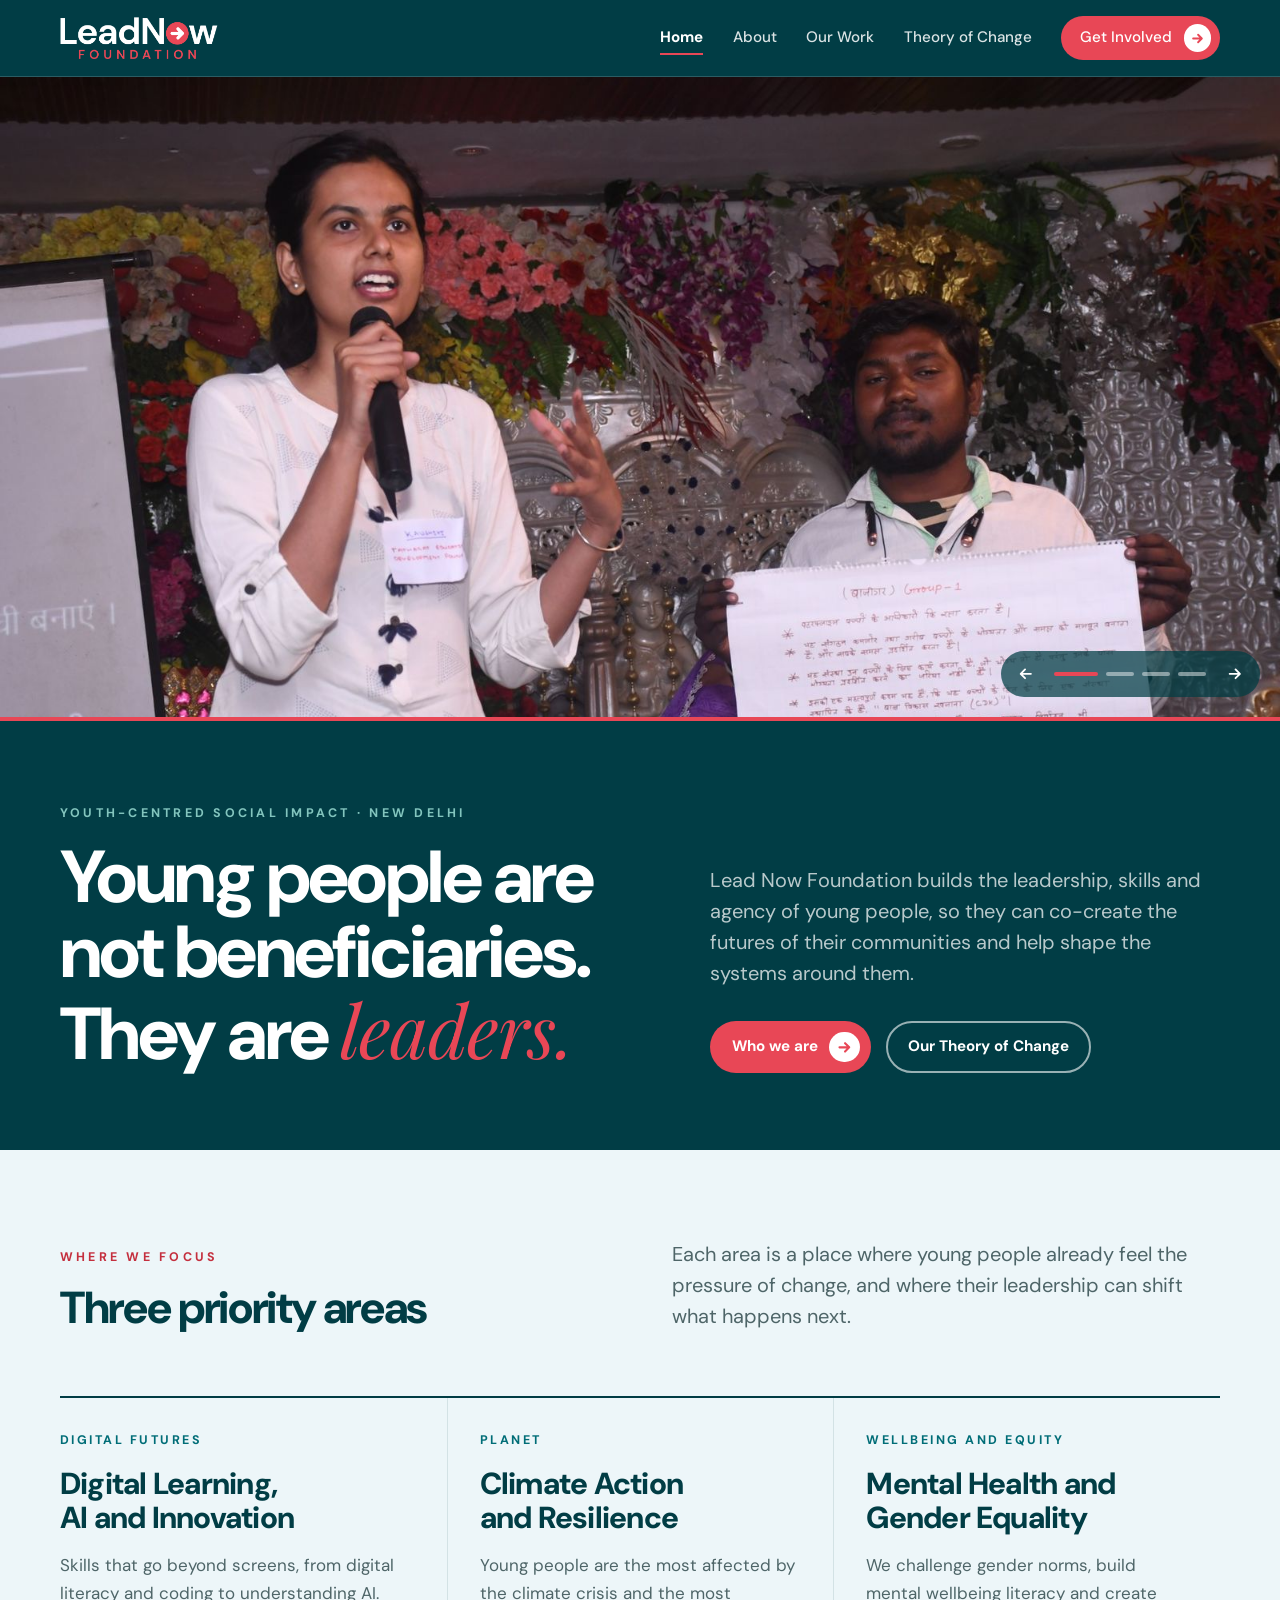
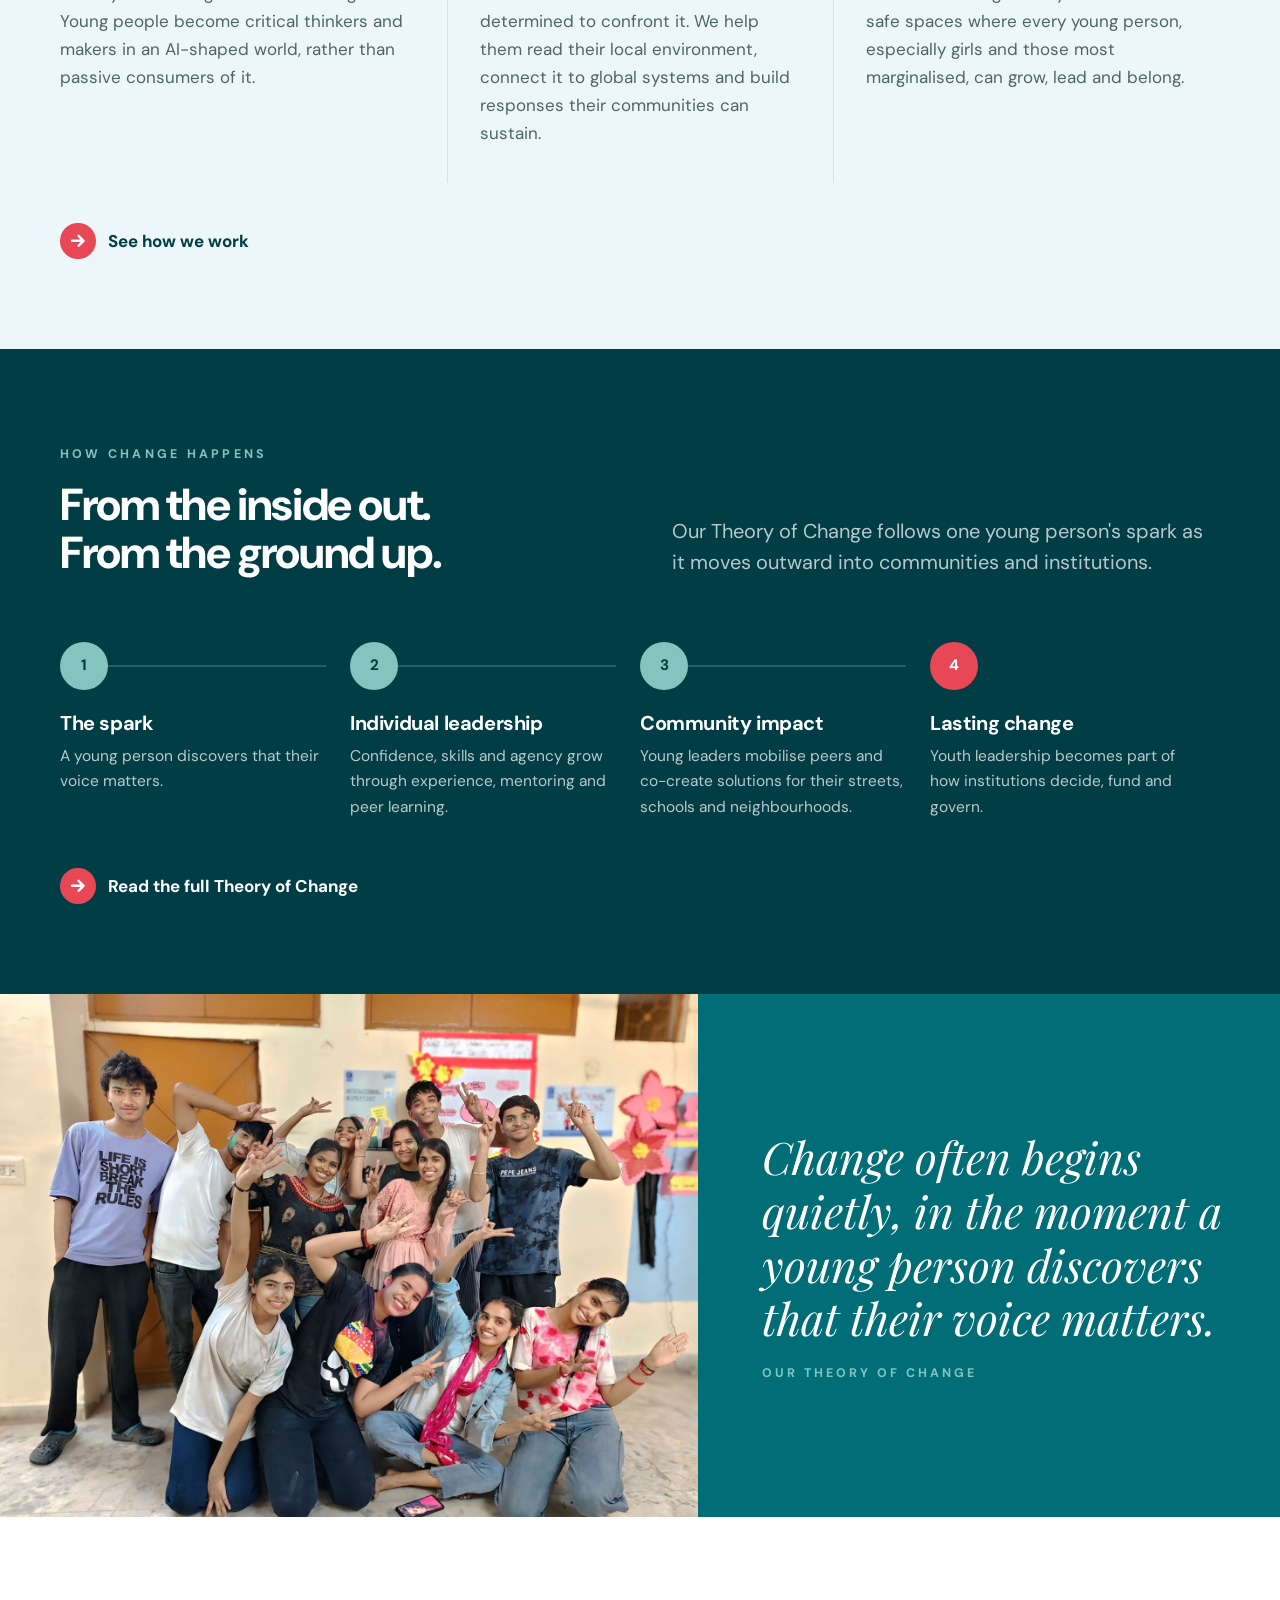
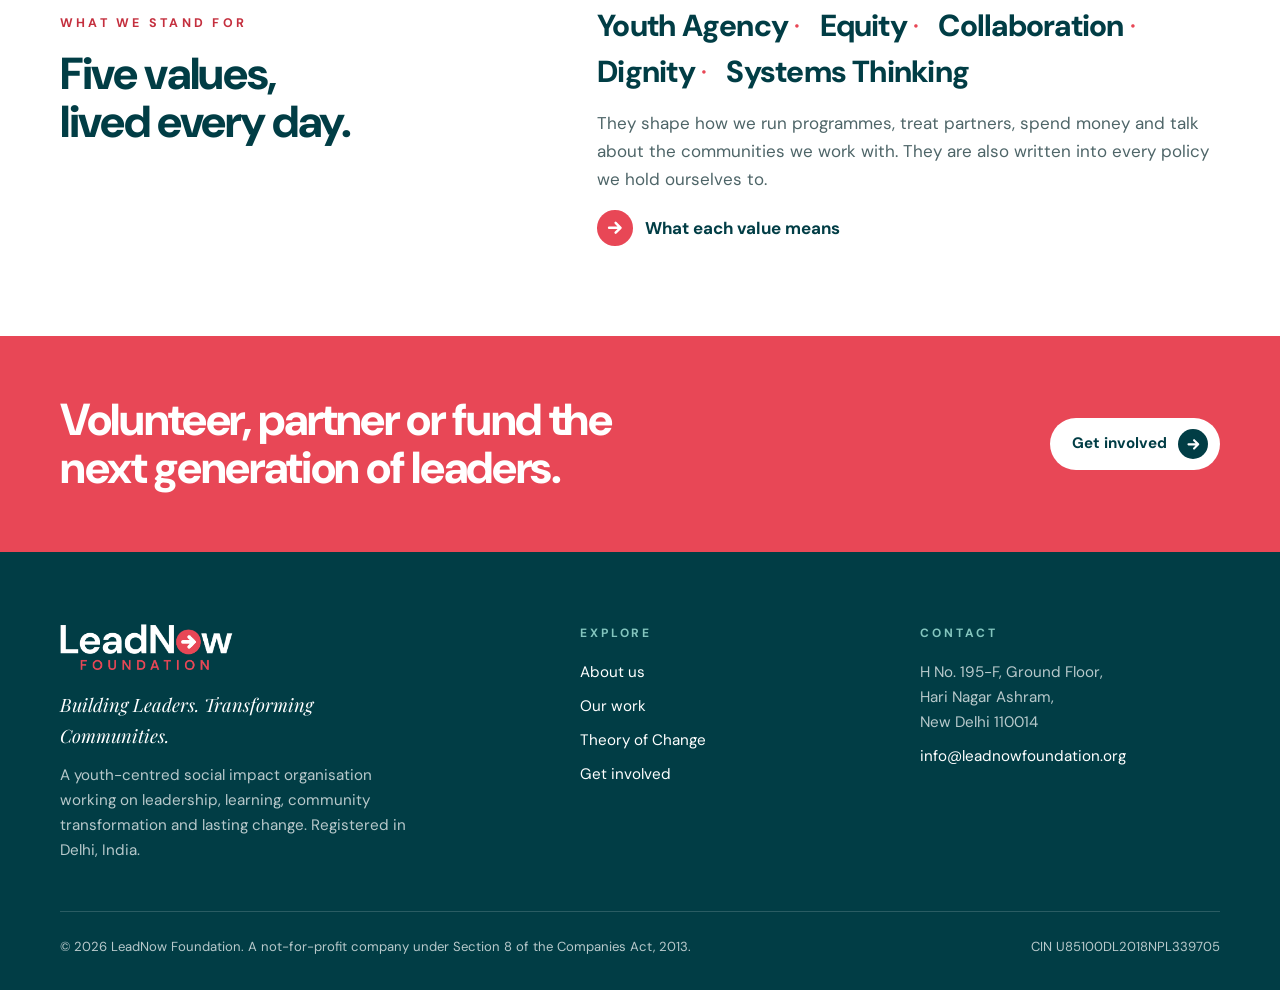
==== commit ff9bd95b: "Remove Policies page and policy PDFs Policies are for internal information only, so the public site " ====
--- a/index.html
+++ b/index.html
@@ -37,7 +37,6 @@
       <a href="about.html">About</a>
       <a href="our-work.html">Our Work</a>
       <a href="theory-of-change.html">Theory of Change</a>
-      <a href="policies.html">Policies</a>
       <a class="btn btn--ink" href="get-involved.html">Get Involved <span class="go" aria-hidden="true"><svg viewBox="0 0 24 24" fill="none" stroke="currentColor" stroke-width="3" stroke-linecap="round" stroke-linejoin="round"><path d="M5 12h13M13 6l6 6-6 6"/></svg></span></a>
     </nav>
   </div>
@@ -176,15 +175,6 @@
         </ul>
       </div>
       <div>
-        <h4>Policies</h4>
-        <ul>
-          <li><a href="policies.html#safeguarding">Safeguarding</a></li>
-          <li><a href="policies.html#fraud-bribery">Fraud, bribery and conflict of interest</a></li>
-          <li><a href="policies.html#posh">Prevention of sexual harassment</a></li>
-          <li><a href="policies.html#report">Raise a concern</a></li>
-        </ul>
-      </div>
-      <div>
         <h4>Contact</h4>
         <address>
           <span>H No. 195-F, Ground Floor,<br>Hari Nagar Ashram,<br>New Delhi 110014</span>
--- a/assets/css/style.css
+++ b/assets/css/style.css
@@ -621,3 +621,6 @@
 }
 .feature-media img { height: auto; }
 .photo-split-img { min-height: 0; }
+.footer-grid { grid-template-columns: minmax(0, 1.6fr) repeat(2, minmax(0, 1fr)); }
+@media (max-width: 900px) { .footer-grid { grid-template-columns: repeat(2, minmax(0, 1fr)); } }
+@media (max-width: 480px) { .footer-grid { grid-template-columns: 1fr; } }
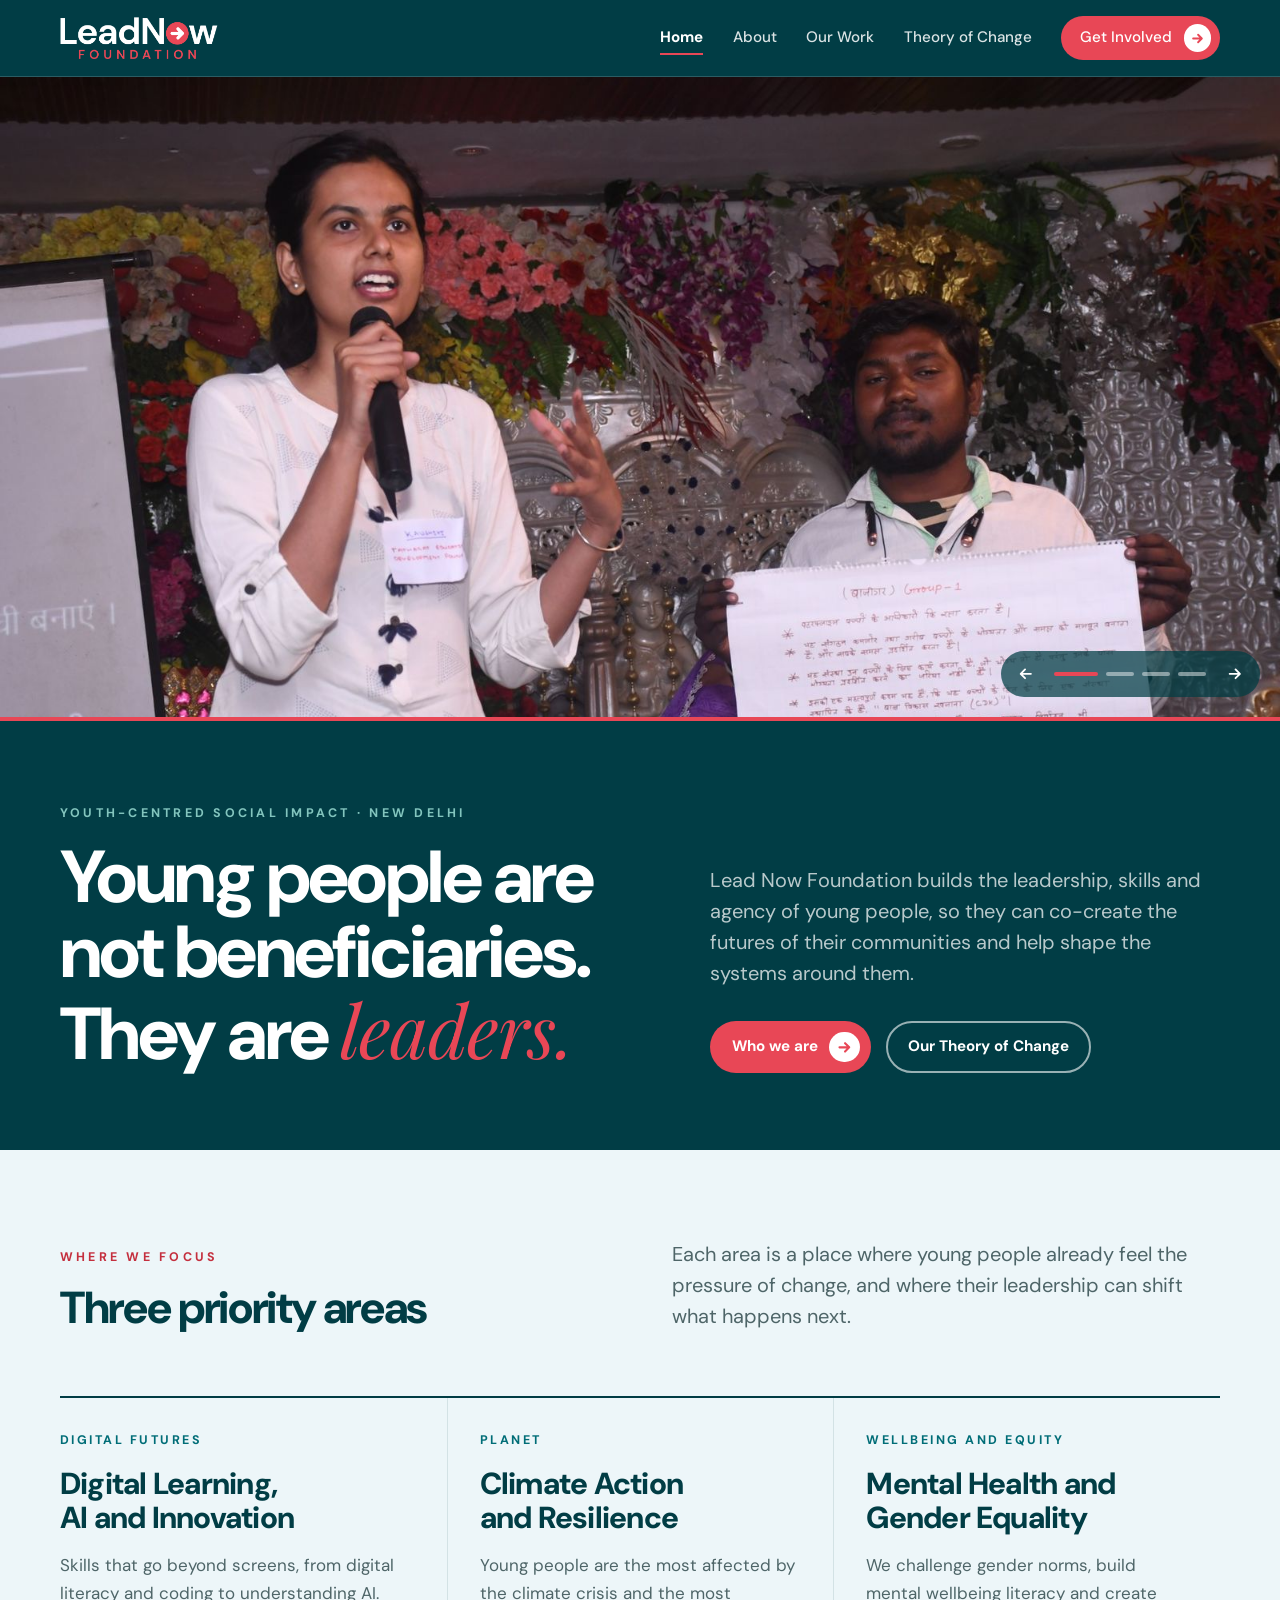
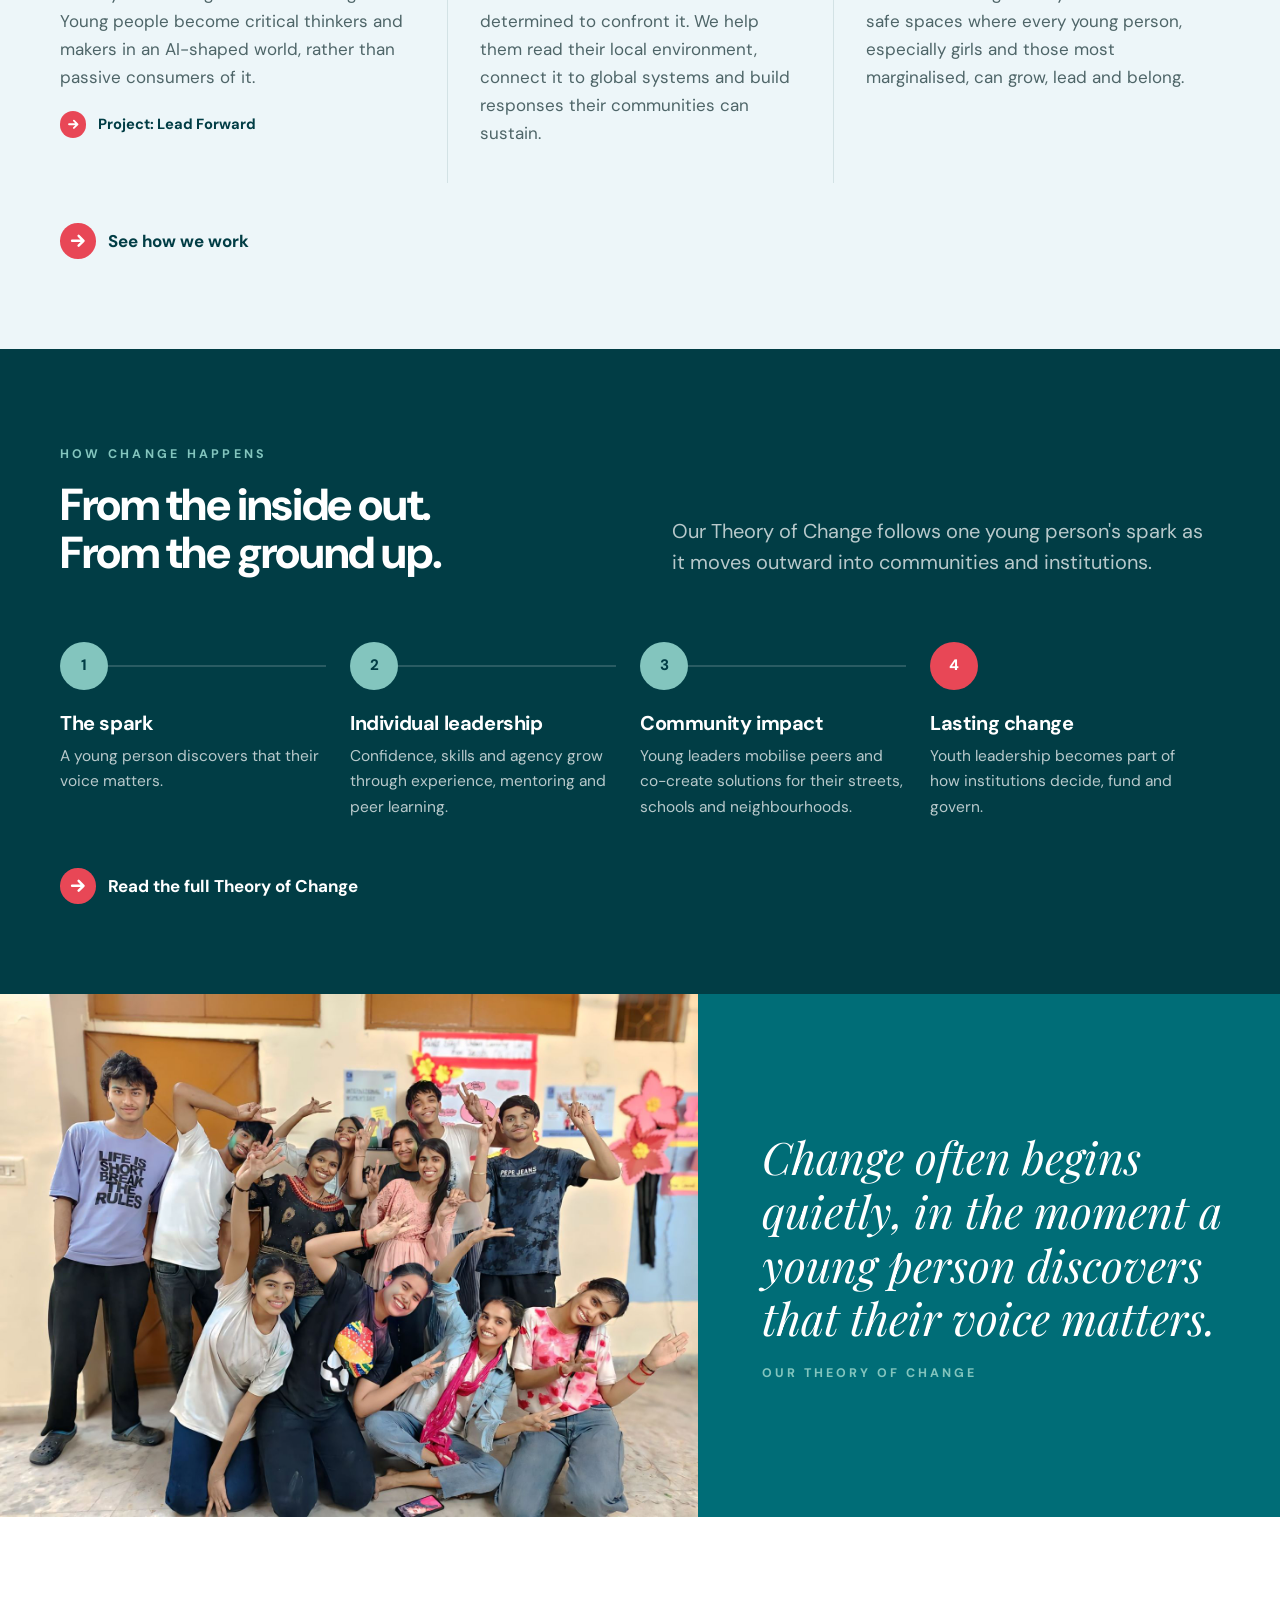
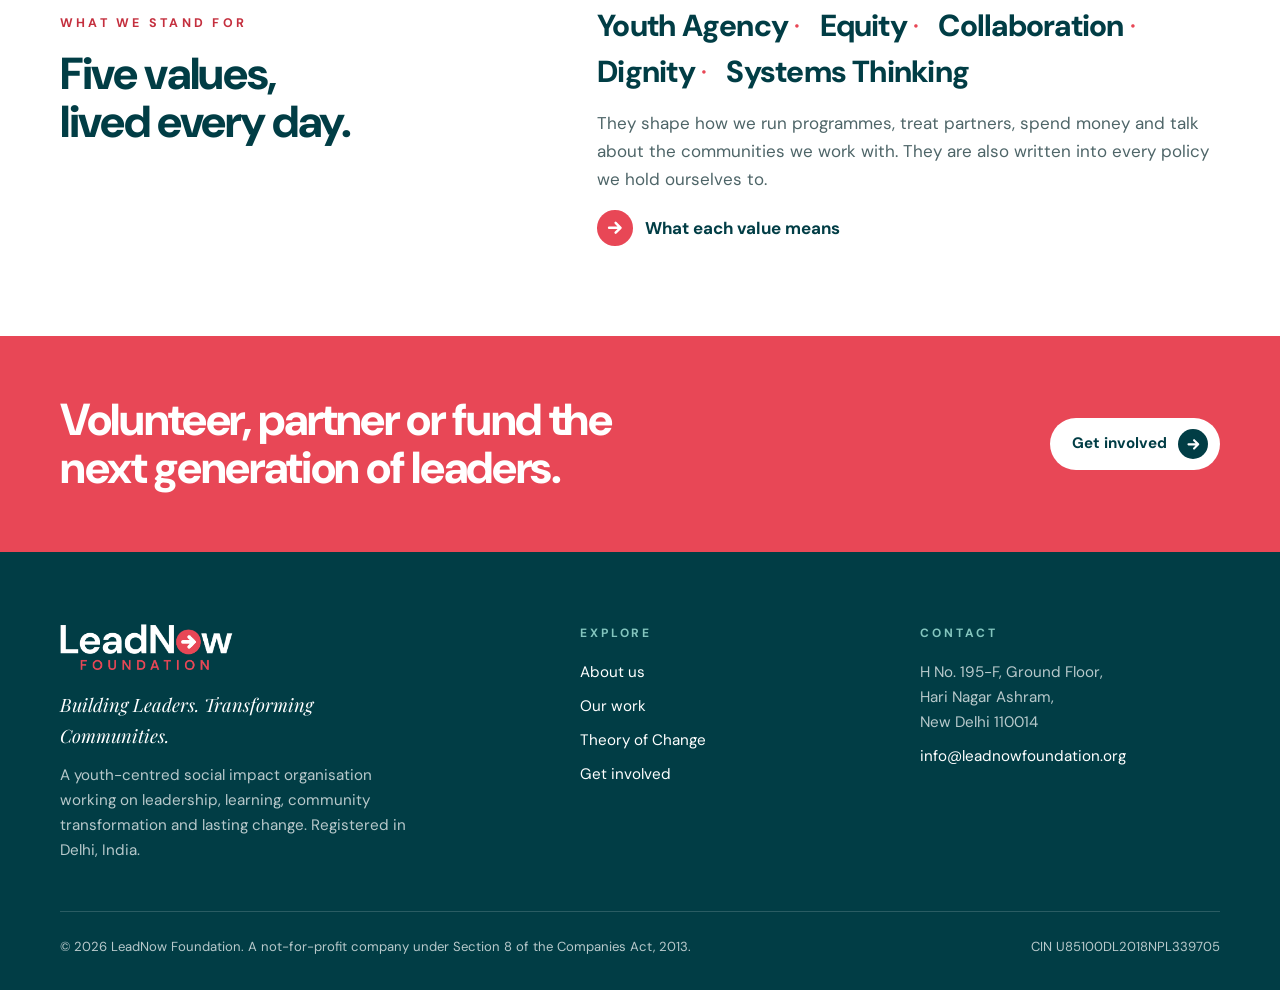
==== commit 36aff7ad: "Add Lead Forward project page under Digital Learning, AI and Innovation - New lead-forward.html with" ====
--- a/index.html
+++ b/index.html
@@ -93,6 +93,7 @@
         <span class="tag">Digital futures</span>
         <h3>Digital Learning, AI and Innovation</h3>
         <p>Skills that go beyond screens, from digital literacy and coding to understanding AI. Young people become critical thinkers and makers in an AI-shaped world, rather than passive consumers of it.</p>
+        <a class="link-go small" href="lead-forward.html"><span class="go" aria-hidden="true"><svg viewBox="0 0 24 24" fill="none" stroke="currentColor" stroke-width="3" stroke-linecap="round" stroke-linejoin="round"><path d="M5 12h13M13 6l6 6-6 6"/></svg></span> Project: Lead Forward</a>
       </article>
       <article class="priority">
         <span class="tag">Planet</span>
--- a/assets/css/style.css
+++ b/assets/css/style.css
@@ -624,3 +624,134 @@
 .footer-grid { grid-template-columns: minmax(0, 1.6fr) repeat(2, minmax(0, 1fr)); }
 @media (max-width: 900px) { .footer-grid { grid-template-columns: repeat(2, minmax(0, 1fr)); } }
 @media (max-width: 480px) { .footer-grid { grid-template-columns: 1fr; } }
+
+/* ── Lead Forward project page ─────────────────────── */
+.lf-facts { background: var(--teal); color: #fff; }
+.lf-facts dl { margin: 0; display: grid; grid-template-columns: repeat(4, minmax(0, 1fr)); }
+.lf-facts dl > div { padding: 1.25rem 1.25rem 1.25rem 0; display: grid; gap: 0.2rem; }
+.lf-facts dl > div + div { padding-left: 1.25rem; border-left: 1px solid rgba(255,255,255,0.22); }
+.lf-facts dt { font-size: 0.72rem; font-weight: 700; letter-spacing: 0.22em; text-transform: uppercase; color: var(--sea); }
+.lf-facts dd { margin: 0; font-weight: 600; color: #fff; }
+.lf-facts a { color: #fff; }
+@media (max-width: 860px) {
+  .lf-facts dl { grid-template-columns: repeat(2, minmax(0, 1fr)); }
+  .lf-facts dl > div:nth-child(3) { padding-left: 0; border-left: 0; }
+  .lf-facts dl > div:nth-child(n+3) { border-top: 1px solid rgba(255,255,255,0.22); }
+}
+
+.reach { display: grid; grid-template-columns: minmax(0, 1fr) minmax(0, 1fr); gap: 2.5rem clamp(2rem, 6vw, 6rem); align-items: center; }
+.reach-svg { width: 100%; max-width: 440px; height: auto; display: block; margin-inline: auto; }
+.rc-comm { fill: var(--mist); stroke: var(--sea); stroke-width: 2; stroke-dasharray: 2 6; stroke-linecap: round; }
+.rc-youth { fill: var(--teal); }
+.rc-par { fill: var(--coral); }
+.reach-svg text { text-anchor: middle; font-family: var(--sans); }
+.reach-svg .rn { font-size: 30px; font-weight: 800; fill: var(--ink); letter-spacing: -0.02em; }
+.reach-svg .rl { font-size: 13px; font-weight: 500; fill: var(--muted); }
+.reach-svg .rn-w { fill: #fff; }
+.reach-svg .rl-w { fill: rgba(255,255,255,0.88); }
+.big-stats { margin: 0; display: grid; grid-template-columns: repeat(2, minmax(0, 1fr)); border-top: 2px solid var(--ink); }
+.big-stats > div { padding: 1.5rem 1rem 1.5rem 0; border-bottom: 1px solid var(--line); display: grid; gap: 0.25rem; align-content: start; }
+.big-stats dt { font-size: clamp(2.6rem, 1.8rem + 3vw, 4rem); font-weight: 800; letter-spacing: -0.04em; line-height: 1; color: var(--ink); font-variant-numeric: tabular-nums; }
+.big-stats > div:nth-child(2) dt { color: var(--coral-text); }
+.big-stats dd { margin: 0; color: var(--muted); }
+@media (max-width: 860px) { .reach { grid-template-columns: 1fr; } }
+
+.venn { display: grid; grid-template-columns: minmax(0, 1.15fr) minmax(0, 1fr); gap: 2.5rem clamp(2rem, 5vw, 4.5rem); align-items: center; }
+.venn-svg { width: 100%; height: auto; display: block; }
+.venn-svg .va { fill: rgba(131,197,190,0.16); stroke: var(--sea); stroke-width: 2.5; }
+.venn-svg .vb { fill: rgba(232,71,86,0.16); stroke: var(--coral); stroke-width: 2.5; }
+.venn-svg .vo { fill: var(--coral); }
+.venn-svg text { text-anchor: middle; font-family: var(--sans); }
+.venn-svg .vt { font-size: 21px; font-weight: 800; fill: #fff; letter-spacing: -0.01em; }
+.venn-svg .vs { font-size: 13px; font-weight: 500; fill: rgba(255,255,255,0.7); }
+.venn-svg .vc { font-size: 17px; font-weight: 700; fill: #fff; }
+.venn-cols { display: grid; gap: 2rem; }
+.venn-col { display: grid; gap: 0.6rem; }
+.venn-col h3 { color: #fff; font-size: var(--step-1); }
+.venn-col ul { list-style: none; margin: 0; padding: 0; display: grid; grid-template-columns: repeat(2, minmax(0, 1fr)); gap: 0.4rem 1.5rem; }
+.venn-col li { color: var(--on-ink-muted); font-size: 0.95rem; padding-left: 1rem; position: relative; }
+.venn-col li::before { content: ""; position: absolute; left: 0; top: 0.7em; width: 0.45rem; height: 2px; background: var(--sea); }
+.venn-col:nth-child(2) li::before { background: var(--coral); }
+.sw-line { width: 2.5rem; height: 4px; border-radius: 2px; }
+.sw-a { background: var(--sea); } .sw-b { background: var(--coral); }
+@media (max-width: 960px) { .venn { grid-template-columns: 1fr; } }
+@media (max-width: 480px) { .venn-col ul { grid-template-columns: 1fr; } }
+
+.eco { display: grid; grid-template-columns: minmax(0, 1.1fr) minmax(0, 1fr); gap: 2.5rem clamp(2rem, 5vw, 4.5rem); align-items: center; }
+.eco-svg { width: 100%; height: auto; display: block; overflow: visible; }
+.eco-svg .e-comm { fill: var(--mist); stroke: var(--sea); stroke-width: 2; stroke-dasharray: 2 7; stroke-linecap: round; }
+.eco-svg .e-ring { fill: rgba(131,197,190,0.18); stroke: var(--sea); stroke-width: 1.5; }
+.eco-svg .e-spoke { stroke: var(--teal); stroke-width: 1.5; opacity: 0.45; }
+.eco-svg .e-school { fill: var(--teal); }
+.eco-svg .e-link { stroke: var(--coral); stroke-width: 2; stroke-dasharray: 5 6; opacity: 0.8; }
+.eco-svg .e-partner { fill: #fff; stroke: var(--coral); stroke-width: 4; }
+.eco-svg .e-parent { fill: var(--sea); }
+.eco-svg .e-champ { fill: var(--coral); stroke: #fff; stroke-width: 3; }
+.eco-svg .e-yrc { fill: var(--ink); }
+.eco-svg text { font-family: var(--sans); text-anchor: middle; }
+.eco-svg .e-yrc-t { font-size: 15px; font-weight: 700; fill: #fff; }
+.eco-svg .e-lab { font-size: 14px; font-weight: 700; letter-spacing: 0.14em; fill: var(--ink); }
+.eco-svg .e-lab-c { fill: var(--teal); }
+.eco-svg .e-lab-p { fill: var(--coral-text); }
+.eco-svg .e-lab-ch { font-size: 12px; fill: var(--coral-text); }
+.eco-key { margin: 0; display: grid; border-top: 2px solid var(--ink); }
+.eco-key > div { padding-block: 1rem; border-bottom: 1px solid var(--line); display: grid; gap: 0.3rem; }
+.eco-key dt { display: flex; align-items: center; gap: 0.7rem; font-weight: 700; color: var(--ink); }
+.eco-key dd { margin: 0 0 0 1.85rem; color: var(--muted); font-size: 0.95rem; }
+.k { display: inline-block; width: 1.15rem; height: 1.15rem; flex-shrink: 0; border-radius: 50%; }
+.k-yrc { background: var(--ink); }
+.k-school { background: var(--teal); border-radius: 4px; }
+.k-parent { background: var(--sea); }
+.k-partner { background: #fff; border: 3px solid var(--coral); }
+.k-champ { background: var(--coral); }
+@media (max-width: 960px) { .eco { grid-template-columns: 1fr; } .eco-figure { max-width: 560px; margin-inline: auto; width: 100%; } }
+
+.journey { list-style: none; margin: 0; padding: 0; display: grid; grid-template-columns: repeat(4, minmax(0, 1fr)); gap: 0; }
+.journey li { position: relative; padding: 0 1.75rem 0 0; display: grid; gap: 0.6rem; align-content: start; }
+.journey li:not(:last-child)::after {
+  content: ""; position: absolute; top: 1.6rem; left: 3.6rem; right: 0.4rem; height: 2px;
+  background: repeating-linear-gradient(90deg, var(--teal) 0 8px, transparent 8px 14px);
+}
+.journey .j-num { width: 3.2rem; height: 3.2rem; border-radius: 50%; display: grid; place-items: center; background: var(--ink); color: #fff; font-weight: 800; font-size: 1.1rem; position: relative; z-index: 1; }
+.journey li:last-child .j-num { background: var(--coral); }
+.journey h3 { font-size: var(--step-1); }
+.journey p { color: var(--muted); font-size: 0.97rem; }
+.journey-parents { margin-top: 2.5rem; display: flex; gap: 0.9rem; align-items: center; padding: 1rem 1.25rem; background: var(--paper); border-left: 4px solid var(--sea); }
+.journey-parents p { color: var(--text); }
+@media (max-width: 860px) {
+  .journey { grid-template-columns: 1fr; gap: 1.75rem; }
+  .journey li { grid-template-columns: 3.2rem minmax(0, 1fr); column-gap: 1rem; padding: 0; }
+  .journey li > * { grid-column: 2; }
+  .journey .j-num { grid-column: 1; grid-row: 1 / span 2; }
+  .journey li:not(:last-child)::after { top: 3.4rem; bottom: -1.6rem; left: 1.55rem; right: auto; width: 2px; height: auto; background: repeating-linear-gradient(180deg, var(--teal) 0 8px, transparent 8px 14px); }
+}
+
+.pillars-3 { grid-template-columns: repeat(4, minmax(0, 1fr)); }
+@media (max-width: 960px) { .pillars-3 { grid-template-columns: repeat(2, minmax(0, 1fr)); } }
+@media (max-width: 560px) { .pillars-3 { grid-template-columns: 1fr; } }
+
+.tl { margin-bottom: 2.5rem; overflow-x: auto; }
+.tl-bar { height: 10px; border-radius: 5px; background: linear-gradient(90deg, var(--sea), var(--teal) 55%, var(--coral)); min-width: 560px; }
+.tl-months { display: grid; grid-template-columns: repeat(15, minmax(0, 1fr)); min-width: 560px; margin-top: 0.6rem; }
+.tl-m { display: grid; font-size: 0.78rem; color: var(--on-ink-muted); border-left: 1px solid var(--on-ink-line); padding-left: 0.35rem; }
+.tl-m b { font-weight: 600; }
+.tl-m i { font-style: normal; font-weight: 700; color: var(--sea); }
+.outcomes { list-style: none; margin: 0; padding: 0; display: grid; grid-template-columns: repeat(3, minmax(0, 1fr)); border-top: 1px solid var(--on-ink-line); }
+.outcomes li { display: grid; gap: 0.35rem; padding: 1.4rem 1.5rem 1.4rem 0; border-bottom: 1px solid var(--on-ink-line); }
+.outcomes b { color: #fff; font-size: var(--step-1); }
+.outcomes span { color: var(--on-ink-muted); font-size: 0.95rem; }
+@media (max-width: 860px) { .outcomes { grid-template-columns: repeat(2, minmax(0, 1fr)); } }
+@media (max-width: 520px) { .outcomes { grid-template-columns: 1fr; } }
+
+/* project link on Our Work and home */
+.project-link {
+  margin-top: 1rem; display: grid; grid-template-columns: minmax(0, 1fr) auto; grid-template-areas: "tag go" "name go" "desc go";
+  gap: 0.15rem 1rem; align-items: center; padding: 1rem 1.1rem; background: var(--ink); color: #fff; text-decoration: none; border-left: 4px solid var(--coral);
+}
+.project-link:hover { background: var(--teal); color: #fff; }
+.project-link .pl-tag { grid-area: tag; font-size: 0.7rem; font-weight: 700; letter-spacing: 0.22em; text-transform: uppercase; color: var(--sea); }
+.project-link .pl-name { grid-area: name; font-size: var(--step-1); font-weight: 800; letter-spacing: -0.01em; }
+.project-link .pl-desc { grid-area: desc; font-size: 0.9rem; color: var(--on-ink-muted); }
+.project-link .go { grid-area: go; }
+.link-go.small { font-size: 0.92rem; margin-top: 0.25rem; }
+.link-go.small .go { width: 1.8em; height: 1.8em; }
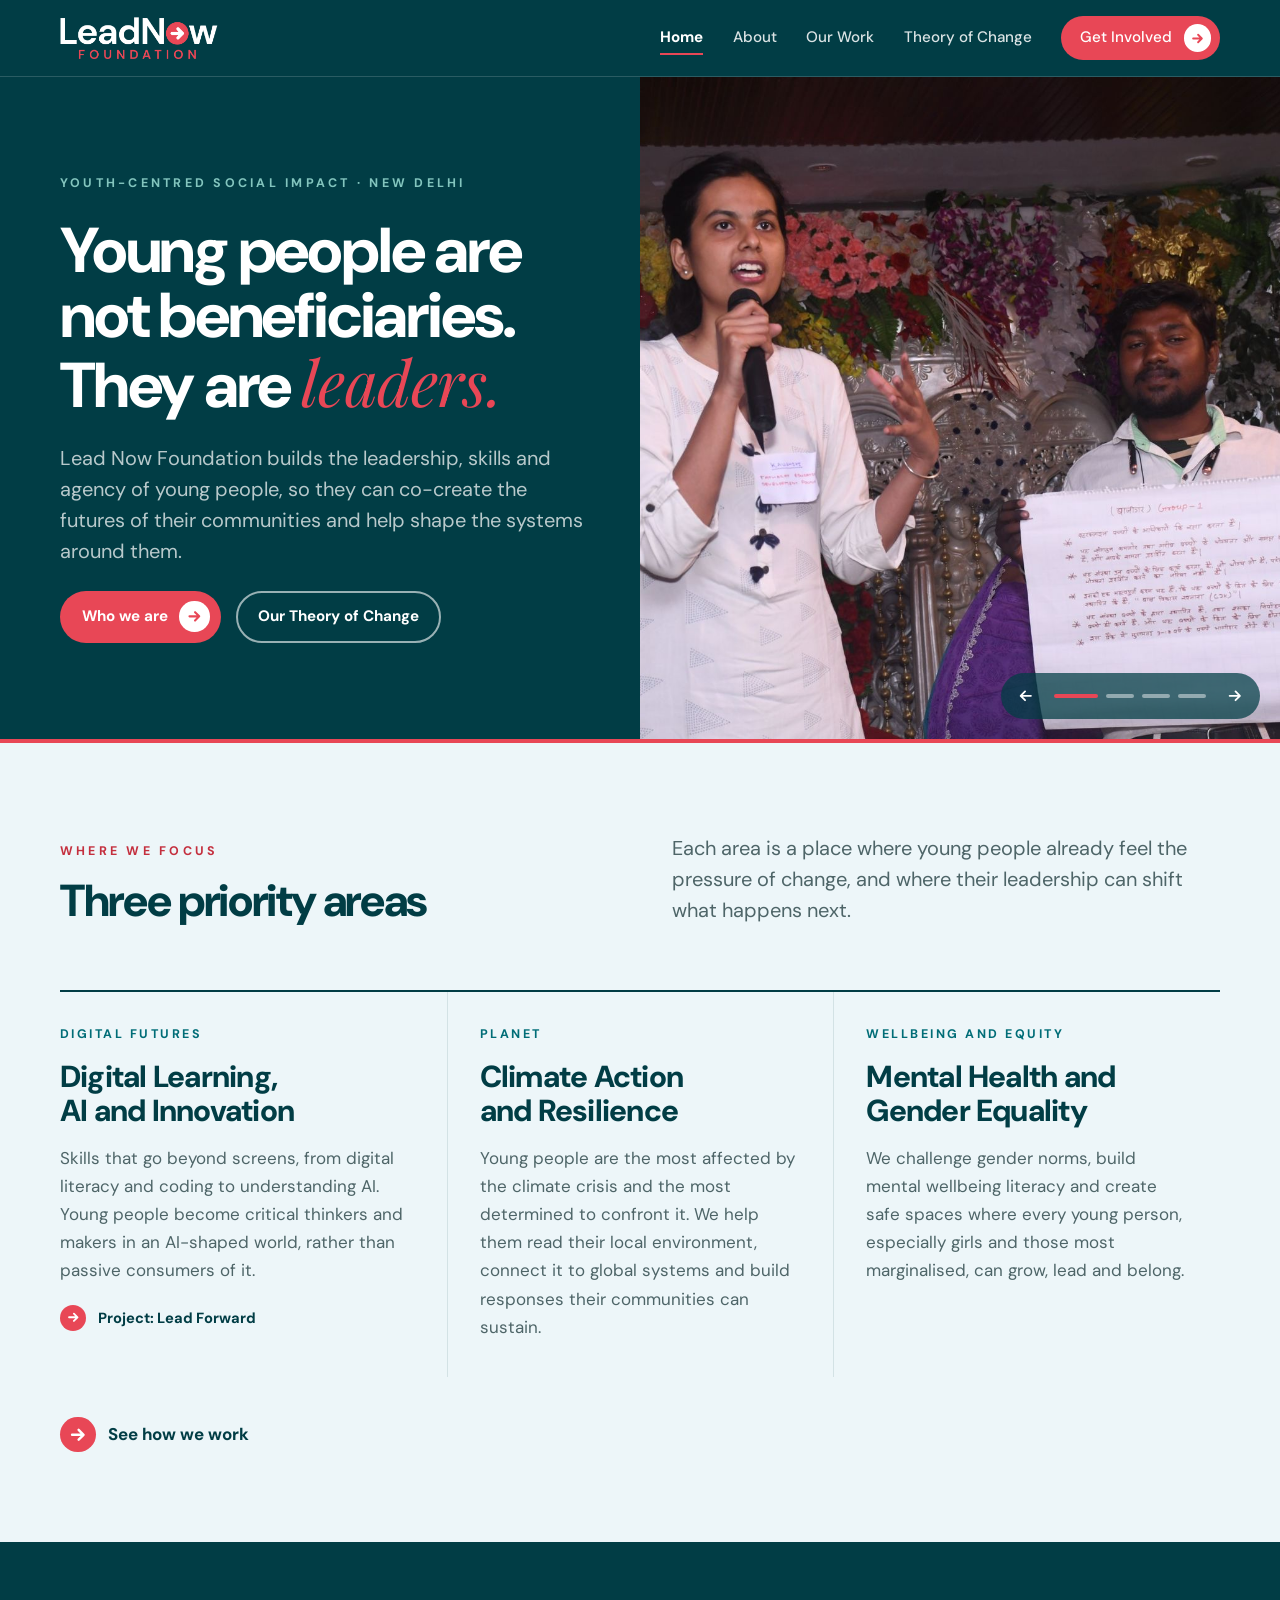
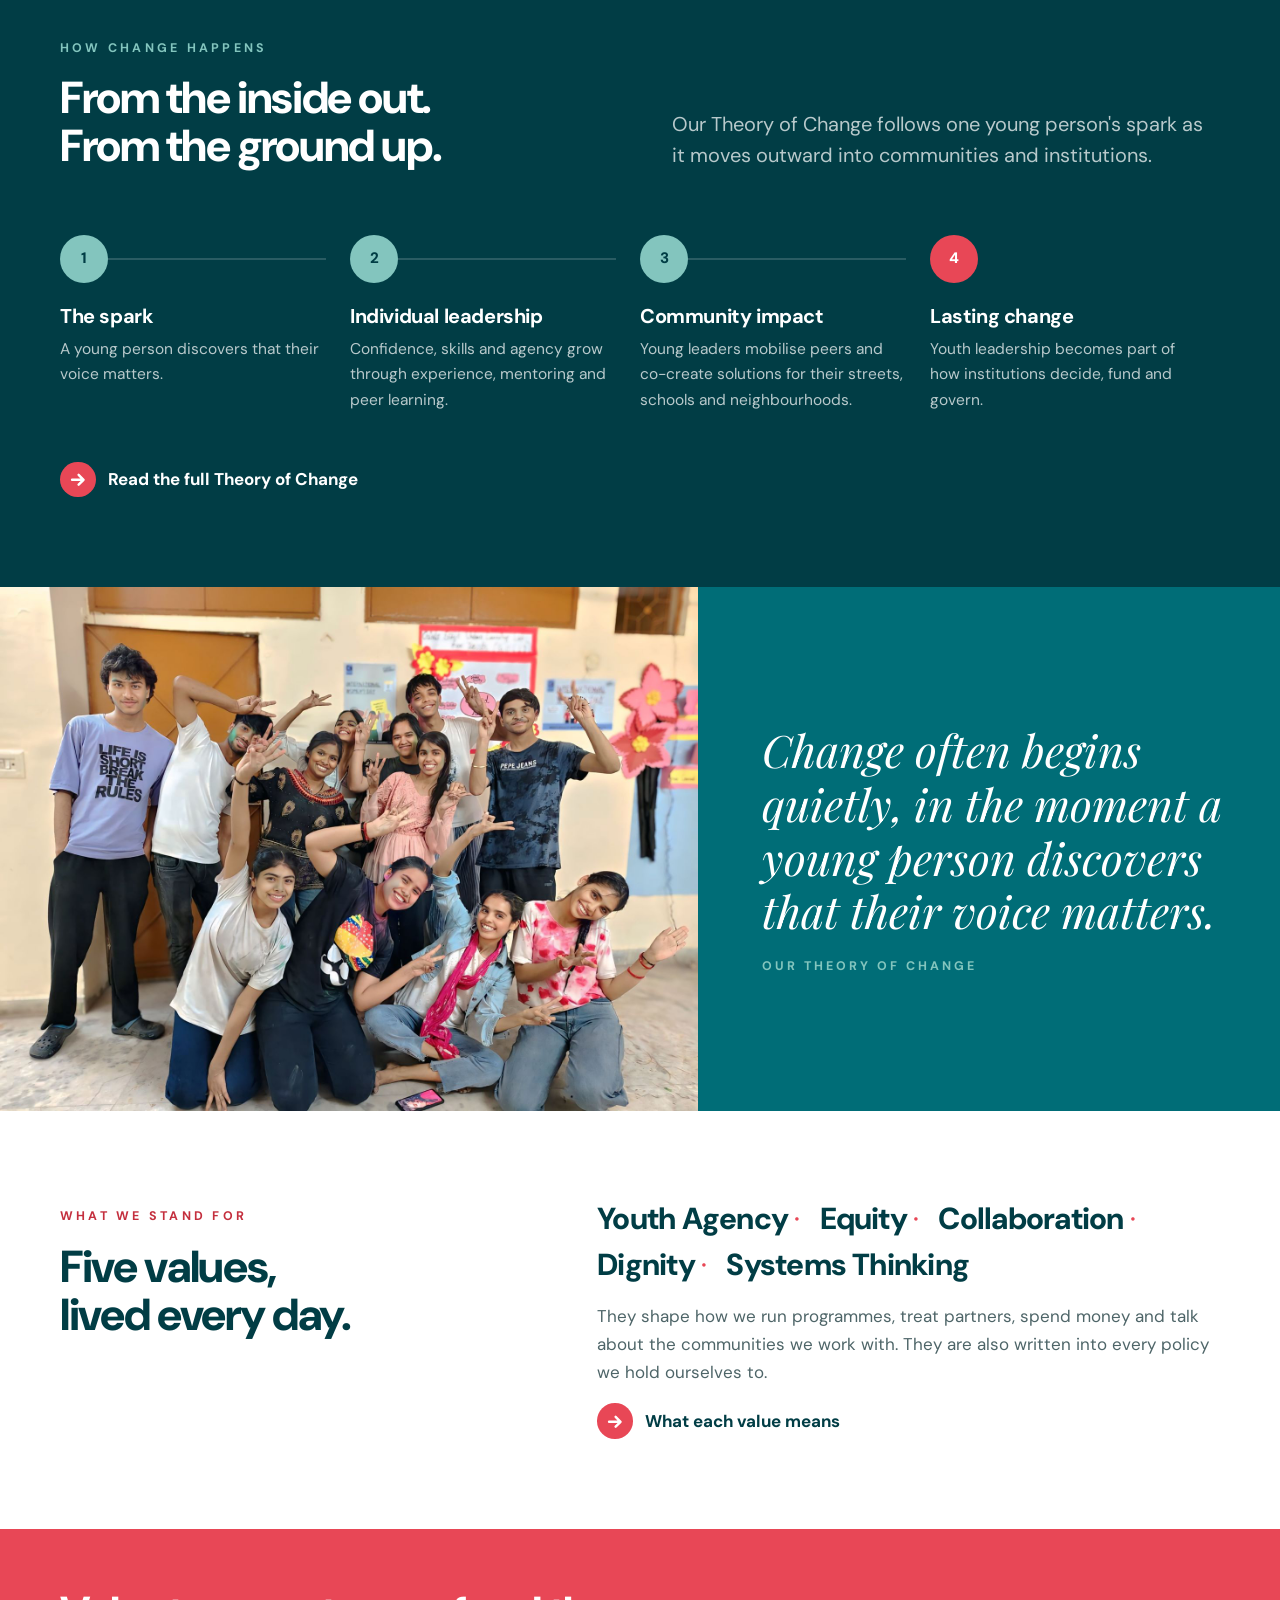
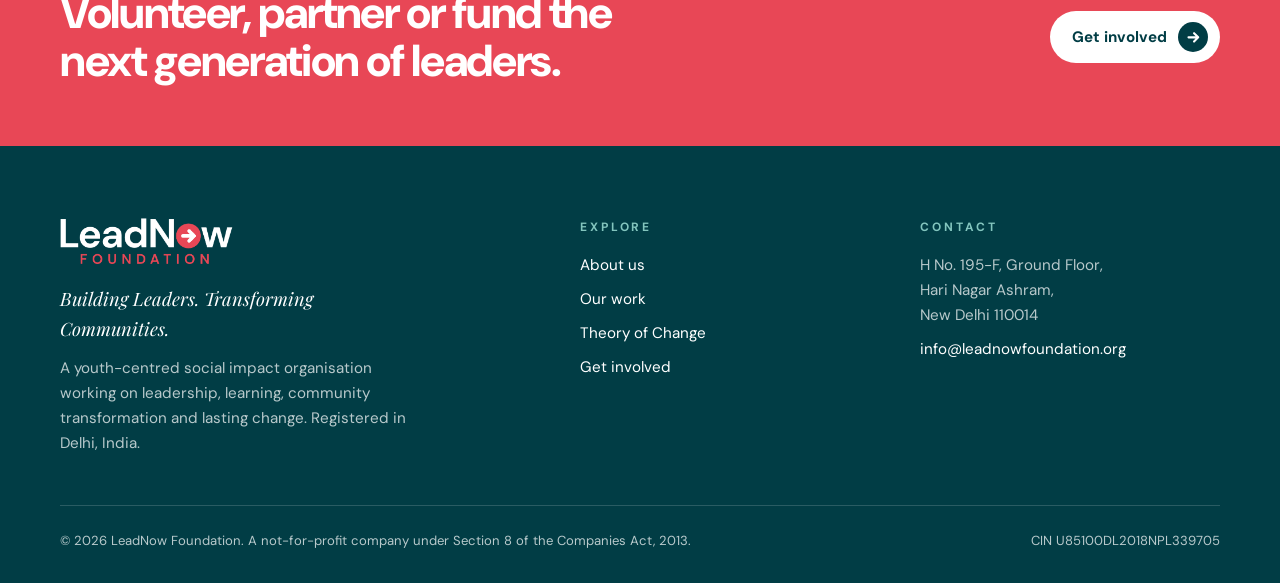
==== commit 4603f67d: "Home: headline and slideshow side by side The home hero is now split in half on deep teal: headline," ====
--- a/index.html
+++ b/index.html
@@ -42,13 +42,25 @@
   </div>
 </header>
 <main id="main">
-<section class="hero-show" aria-label="Photos from our work">
+<section class="hero-split">
+  <div class="hs-text">
+    <div class="hs-inner">
+      <span class="eyebrow">Youth-centred social impact · New Delhi</span>
+      <h1>Young people are not beneficiaries. They are <em>leaders.</em></h1>
+      <p class="lede">Lead Now Foundation builds the leadership, skills and agency of young people, so they can co-create the futures of their communities and help shape the systems around them.</p>
+      <div class="hero-actions">
+        <a class="btn btn--coral" href="about.html">Who we are <span class="go" aria-hidden="true"><svg viewBox="0 0 24 24" fill="none" stroke="currentColor" stroke-width="3" stroke-linecap="round" stroke-linejoin="round"><path d="M5 12h13M13 6l6 6-6 6"/></svg></span></a>
+        <a class="btn btn--ghost" href="theory-of-change.html">Our Theory of Change</a>
+      </div>
+    </div>
+  </div>
+  <div class="hs-media" aria-label="Photos from our work">
   <div class="slideshow">
     <div class="slides">
-      <div class="slide active"><img src="assets/img/youth-leadership-session.jpg" alt="A young woman speaks into a microphone while a peer holds up a chart of group ideas" width="1600" height="1066" style="object-position:50% 20%"></div>
-      <div class="slide"><img src="assets/img/youth-group.jpg" alt="A group of young people celebrating together after a session" width="1600" height="1200" style="object-position:50% 24%"></div>
-      <div class="slide"><img src="assets/img/digital-classroom.jpg" alt="A facilitator leads a digital learning session with a classroom of students" width="900" height="677" style="object-position:50% 50%"></div>
-      <div class="slide"><img src="assets/img/community-workshop.jpg" alt="Children holding up the posters they made at a community workshop" width="1600" height="901" style="object-position:50% 40%"></div>
+      <div class="slide active"><img src="assets/img/youth-leadership-session.jpg" alt="A young woman speaks into a microphone while a peer holds up a chart of group ideas" width="1600" height="1066" style="object-position:52% 25%"></div>
+      <div class="slide"><img src="assets/img/youth-group.jpg" alt="A group of young people celebrating together after a session" width="1600" height="1200" style="object-position:45% 30%"></div>
+      <div class="slide"><img src="assets/img/digital-classroom.jpg" alt="A facilitator leads a digital learning session with a classroom of students" width="900" height="677" style="object-position:62% 50%"></div>
+      <div class="slide"><img src="assets/img/community-workshop.jpg" alt="Children holding up the posters they made at a community workshop" width="1600" height="901" style="object-position:50% 45%"></div>
     </div>
     <div class="slide-controls">
       <button type="button" class="slide-arrow prev" aria-label="Previous photo"><svg viewBox="0 0 24 24" fill="none" stroke="currentColor" stroke-width="2.5" stroke-linecap="round" stroke-linejoin="round"><path d="M19 12H6M11 6l-6 6 6 6"/></svg></button>
@@ -61,21 +73,6 @@
       <button type="button" class="slide-arrow next" aria-label="Next photo"><svg viewBox="0 0 24 24" fill="none" stroke="currentColor" stroke-width="2.5" stroke-linecap="round" stroke-linejoin="round"><path d="M5 12h13M13 6l6 6-6 6"/></svg></button>
     </div>
   </div>
-</section>
-
-<section class="intro">
-  <div class="wrap">
-    <div>
-      <span class="eyebrow">Youth-centred social impact · New Delhi</span>
-      <h1>Young people are not beneficiaries. They are <em>leaders.</em></h1>
-    </div>
-    <div class="intro-side">
-      <p class="lede">Lead Now Foundation builds the leadership, skills and agency of young people, so they can co-create the futures of their communities and help shape the systems around them.</p>
-      <div class="hero-actions">
-        <a class="btn btn--coral" href="about.html">Who we are <span class="go" aria-hidden="true"><svg viewBox="0 0 24 24" fill="none" stroke="currentColor" stroke-width="3" stroke-linecap="round" stroke-linejoin="round"><path d="M5 12h13M13 6l6 6-6 6"/></svg></span></a>
-        <a class="btn btn--ghost" href="theory-of-change.html">Our Theory of Change</a>
-      </div>
-    </div>
   </div>
 </section>
 
--- a/assets/css/style.css
+++ b/assets/css/style.css
@@ -755,3 +755,127 @@
 .project-link .go { grid-area: go; }
 .link-go.small { font-size: 0.92rem; margin-top: 0.25rem; }
 .link-go.small .go { width: 1.8em; height: 1.8em; }
+.reach--solo { grid-template-columns: 1fr; }
+.reach--solo .reach-svg { max-width: 480px; }
+
+/* ── Animated ecosystem wheel (Lead Forward) ───────── */
+.eco-stage { position: relative; display: grid; justify-items: center; }
+.eco-stage .eco-figure { width: min(600px, 54%); }
+.eg { transition: opacity 0.6s ease; cursor: pointer; }
+.eco-stage[data-active="yrc"] .eg:not([data-k="yrc"]),
+.eco-stage[data-active="school"] .eg:not([data-k="school"]),
+.eco-stage[data-active="partner"] .eg:not([data-k="partner"]),
+.eco-stage[data-active="champ"] .eg:not([data-k="champ"]),
+.eco-stage[data-active="parent"] .eg:not([data-k="parent"]),
+.eco-stage[data-active="comm"] .eg:not([data-k="comm"]) { opacity: 0.72; }
+.eco-stage .eg[data-k="yrc"] .e-yrc { transition: filter 0.6s; }
+.eco-stage[data-active="yrc"] .e-yrc { filter: drop-shadow(0 0 14px rgba(232,71,86,0.55)); }
+.eco-svg .e-pulse { fill: none; stroke: var(--coral); stroke-width: 2; opacity: 0; transform-box: view-box; transform-origin: 320px 290px; }
+
+.eco-notes { position: absolute; inset: 0; pointer-events: none; }
+.eco-note {
+  position: absolute; width: 24%; max-width: 270px; text-align: left; font: inherit; cursor: pointer;
+  display: grid; grid-template-columns: 1.15rem minmax(0, 1fr); gap: 0.25rem 0.7rem; align-items: center;
+  padding: 1rem 1.1rem; background: var(--paper); border: 1px solid var(--line); border-top: 4px solid var(--coral);
+  box-shadow: 0 14px 34px rgba(1,61,69,0.14);
+  opacity: 0; transform: translateY(10px) scale(0.97); pointer-events: none;
+  transition: opacity 0.5s ease, transform 0.5s var(--ease);
+}
+.eco-note.on { opacity: 1; transform: none; pointer-events: auto; }
+.eco-note b { color: var(--ink); font-size: 1.05rem; line-height: 1.25; }
+.eco-note .nd { grid-column: 1 / -1; color: var(--muted); font-size: 0.92rem; line-height: 1.5; }
+.n-school  { left: 0; top: 36%; }
+.n-comm    { left: 0; top: 72%; }
+.n-partner { right: 0; top: 4%; }
+.n-yrc     { right: 0; top: 38%; }
+.n-parent  { right: 0; top: 72%; }
+.k-comm { background: var(--mist); border: 2px dashed var(--sea); }
+
+.eco-progress { display: flex; gap: 0.4rem; justify-content: center; margin-top: 1.25rem; }
+.eco-progress span { width: 22px; height: 4px; border-radius: 2px; background: var(--line); transition: background 0.3s, width 0.3s; }
+.eco-progress span.on { background: var(--coral); width: 36px; }
+
+@media (max-width: 1000px) {
+  .eco-stage .eco-figure { width: min(560px, 100%); }
+  .eco-notes { position: relative; inset: auto; display: grid; width: 100%; max-width: 560px; margin-top: 1rem; pointer-events: auto; }
+  .eco-note { position: relative; inset: auto; grid-area: 1 / 1; width: 100%; max-width: none; left: auto; right: auto; top: auto; }
+}
+
+@media (prefers-reduced-motion: no-preference) {
+  .eco-svg .e-link { animation: flow 1.6s linear infinite; }
+  @keyframes flow { to { stroke-dashoffset: -22; } }
+  .eco-svg .e-pulse { animation: ecoPulse 3s ease-out infinite; }
+  @keyframes ecoPulse { 0% { transform: scale(1); opacity: 0.7; } 100% { transform: scale(2.1); opacity: 0; } }
+  .eco-svg .e-parent { animation: bob 2.4s ease-in-out infinite; animation-delay: var(--d, 0s); transform-box: fill-box; transform-origin: center; }
+  @keyframes bob { 0%, 100% { transform: scale(1); } 50% { transform: scale(1.35); } }
+  .eco-svg .e-school { animation: blink 4s ease-in-out infinite; animation-delay: var(--d, 0s); }
+  @keyframes blink { 0%, 100% { opacity: 1; } 50% { opacity: 0.65; } }
+  .eco-svg .e-champ { animation: bob 2s ease-in-out infinite; transform-box: fill-box; transform-origin: center; }
+}
+@media (prefers-reduced-motion: reduce) {
+  .eco-note, .eg { transition: none; }
+}
+
+.eco-svg .beam path { pointer-events: none; }
+.eco-svg .beam-edge { stroke: var(--coral); stroke-width: 2; stroke-linecap: round; opacity: 0.75; pointer-events: none; }
+.eco-stage .eg[data-k] { transition: opacity 0.7s ease; }
+.eco-svg .eg { transform-box: view-box; transform-origin: 320px 290px; }
+.eco-stage[data-active="school"] .eg[data-k="school"] .e-school,
+.eco-stage[data-active="parent"] .eg[data-k="parent"] .e-parent { filter: drop-shadow(0 0 6px rgba(232,71,86,0.55)); }
+.eco-stage[data-active="partner"] .eg[data-k="partner"] .e-partner { fill: var(--coral); }
+.eco-stage[data-active="comm"] .e-comm { stroke: var(--coral); stroke-dasharray: 2 5; }
+/* darker wheel */
+.eco-svg .e-comm { fill: #CFE6E4; stroke: var(--teal); stroke-width: 2; }
+.eco-svg .e-ring { fill: #9FCFC9; stroke: var(--teal); stroke-width: 2; }
+.eco-svg .e-spoke { stroke: var(--ink); opacity: 0.5; }
+.eco-svg .e-school { fill: var(--ink); }
+.eco-svg .e-parent { fill: var(--teal); }
+.eco-svg .e-lab { fill: var(--ink); }
+.eco-svg .e-lab-c { fill: var(--ink); }
+.eco-svg .e-partner { stroke-width: 4.5; }
+.eco-stage[data-active="comm"] .e-comm { stroke: var(--coral); }
+.k-comm { background: #CFE6E4; border-color: var(--teal); }
+.k-school { background: var(--ink); }
+.k-parent { background: var(--teal); }
+/* icon badges on the wheel */
+.eco-svg .ico { fill: none; stroke-width: 1.9; stroke-linecap: round; stroke-linejoin: round; }
+.eco-svg .badge.e-school circle { fill: var(--ink); }
+.eco-svg .i-school { stroke: #fff; }
+.eco-svg .badge.e-partner circle { fill: #fff; stroke: var(--coral); stroke-width: 3; }
+.eco-svg .i-partner { stroke: var(--coral); }
+.eco-svg .badge.e-parent circle { fill: var(--teal); }
+.eco-svg .i-parent { stroke: #fff; }
+.eco-svg .i-comm { stroke: var(--teal); stroke-width: 2.1; }
+.eco-svg .i-yrc { stroke: var(--sea); stroke-width: 2.2; }
+.eco-svg .badge { transform-box: fill-box; transform-origin: center; }
+.eco-stage[data-active="school"] .badge.e-school,
+.eco-stage[data-active="parent"] .badge.e-parent,
+.eco-stage[data-active="partner"] .badge.e-partner { filter: drop-shadow(0 0 7px rgba(232,71,86,0.6)); }
+.eco-stage[data-active="partner"] .badge.e-partner circle { fill: var(--coral); }
+.eco-stage[data-active="partner"] .i-partner { stroke: #fff; }
+.eco-stage[data-active="comm"] .i-comm { stroke: var(--coral); }
+@media (prefers-reduced-motion: no-preference) {
+  .eco-svg .badge.e-school { animation: none; }
+  .eco-svg .badge.e-parent, .eco-svg .badge.e-partner { animation: bob 2.6s ease-in-out infinite; animation-delay: var(--d, 0s); }
+}
+.k-school { border-radius: 50%; }
+
+/* ── Home hero: text half, slideshow half ──────────── */
+.hero-split { display: grid; grid-template-columns: minmax(0, 1fr) minmax(0, 1fr); background: var(--ink); color: #fff; min-height: clamp(520px, 74vh, 760px); border-bottom: 4px solid var(--coral); }
+.hs-text { display: flex; align-items: center; padding-block: clamp(3rem, 6vw, 5rem); padding-left: max(20px, env(safe-area-inset-left, 0px), calc((100vw - var(--max)) / 2 + 20px)); padding-right: clamp(1.5rem, 4vw, 4rem); }
+.hs-inner { display: grid; gap: 1.5rem; max-width: 560px; }
+.hs-inner .eyebrow { color: var(--sea); margin: 0; }
+.hs-inner h1 { color: #fff; font-size: clamp(2.4rem, 1.4rem + 3.2vw, 4.3rem); }
+.hs-inner h1 em { color: var(--coral); }
+.hs-inner .lede { color: var(--on-ink-muted); }
+.hs-media { position: relative; min-height: 100%; }
+.hs-media .slideshow { position: absolute; inset: 0; }
+.hs-media .slideshow::before, .hs-media .slideshow::after { display: none; }
+.hs-media .slides { position: absolute; inset: 0; aspect-ratio: auto; border-radius: 0; }
+.hs-media .slide-controls { right: max(20px, env(safe-area-inset-right, 0px)); bottom: 1.25rem; }
+@media (max-width: 860px) {
+  .hero-split { grid-template-columns: 1fr; min-height: 0; }
+  .hs-media { order: -1; aspect-ratio: 4 / 3; min-height: 0; }
+  .hs-text { padding-left: max(20px, env(safe-area-inset-left, 0px)); padding-right: max(20px, env(safe-area-inset-right, 0px)); padding-block: 2.5rem 3rem; }
+}
+@media (max-width: 860px) { .hs-media .slide-controls { right: 50%; bottom: 0.75rem; } }
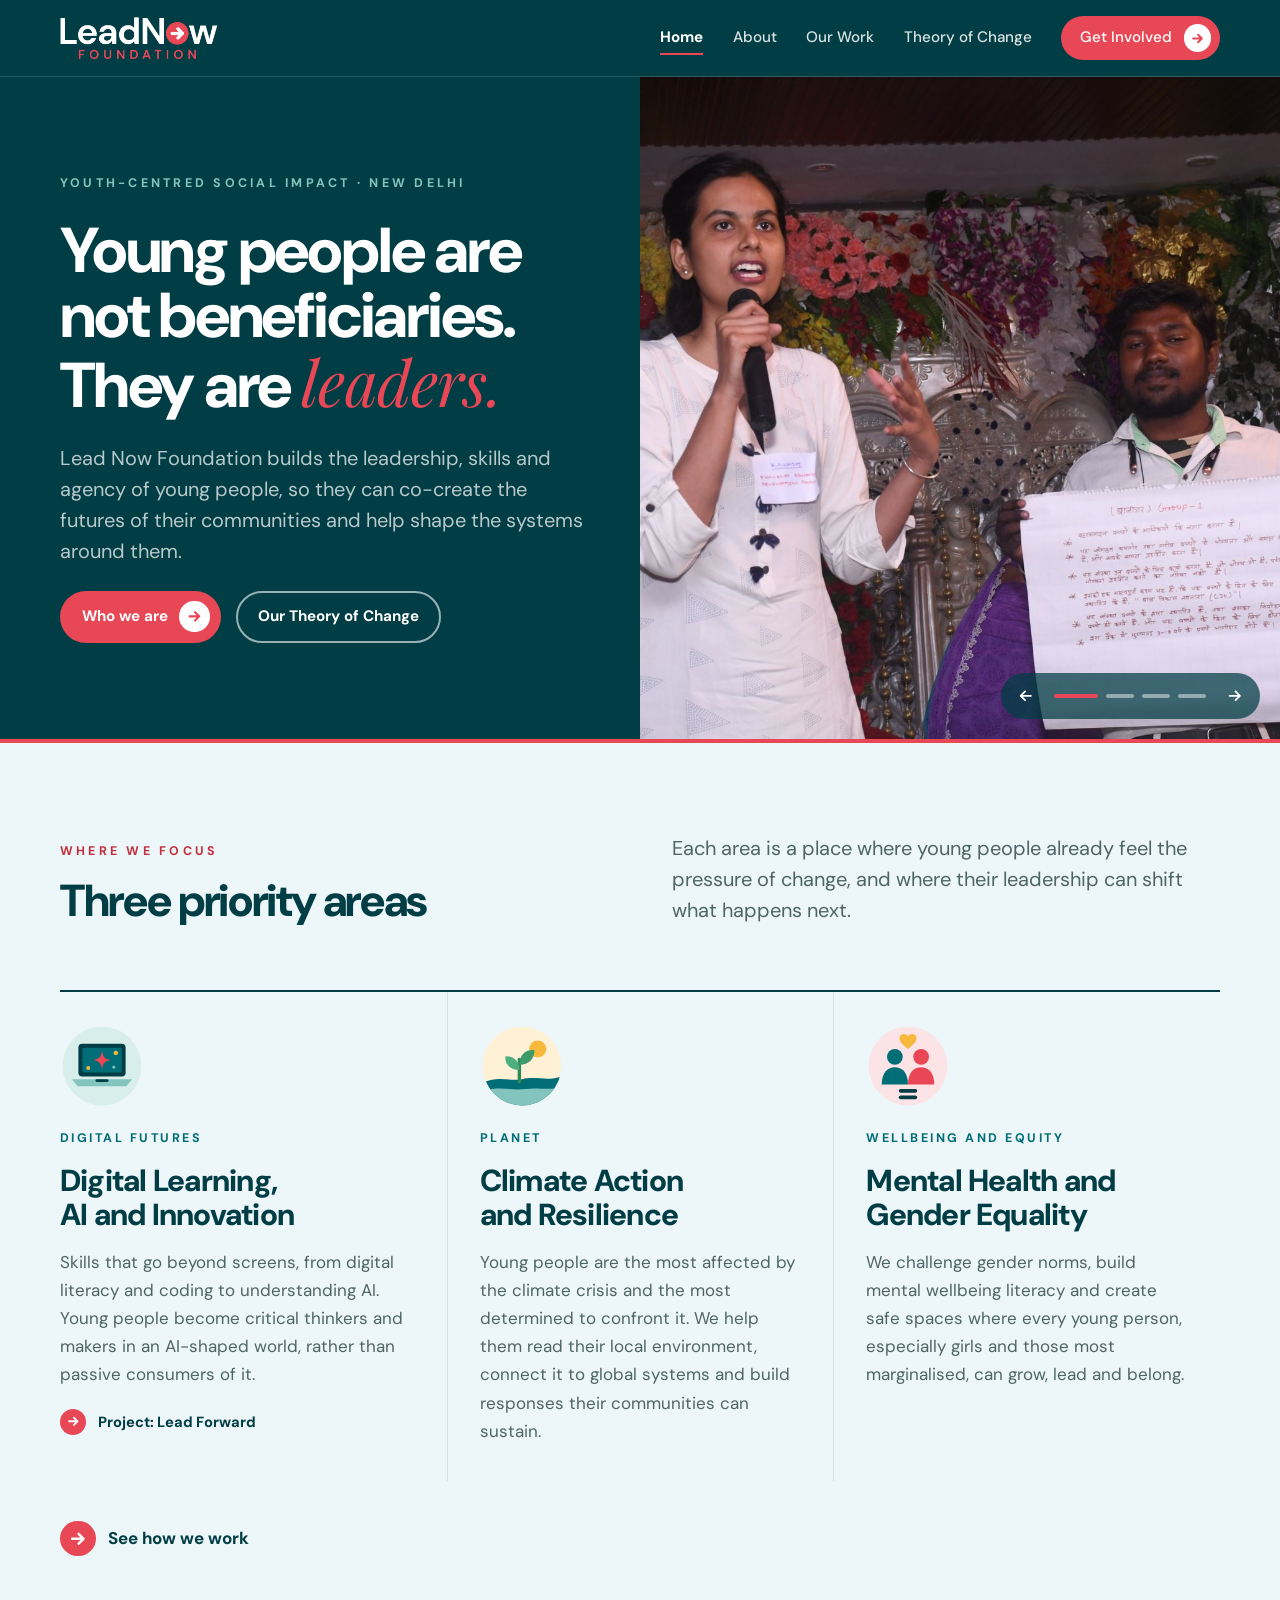
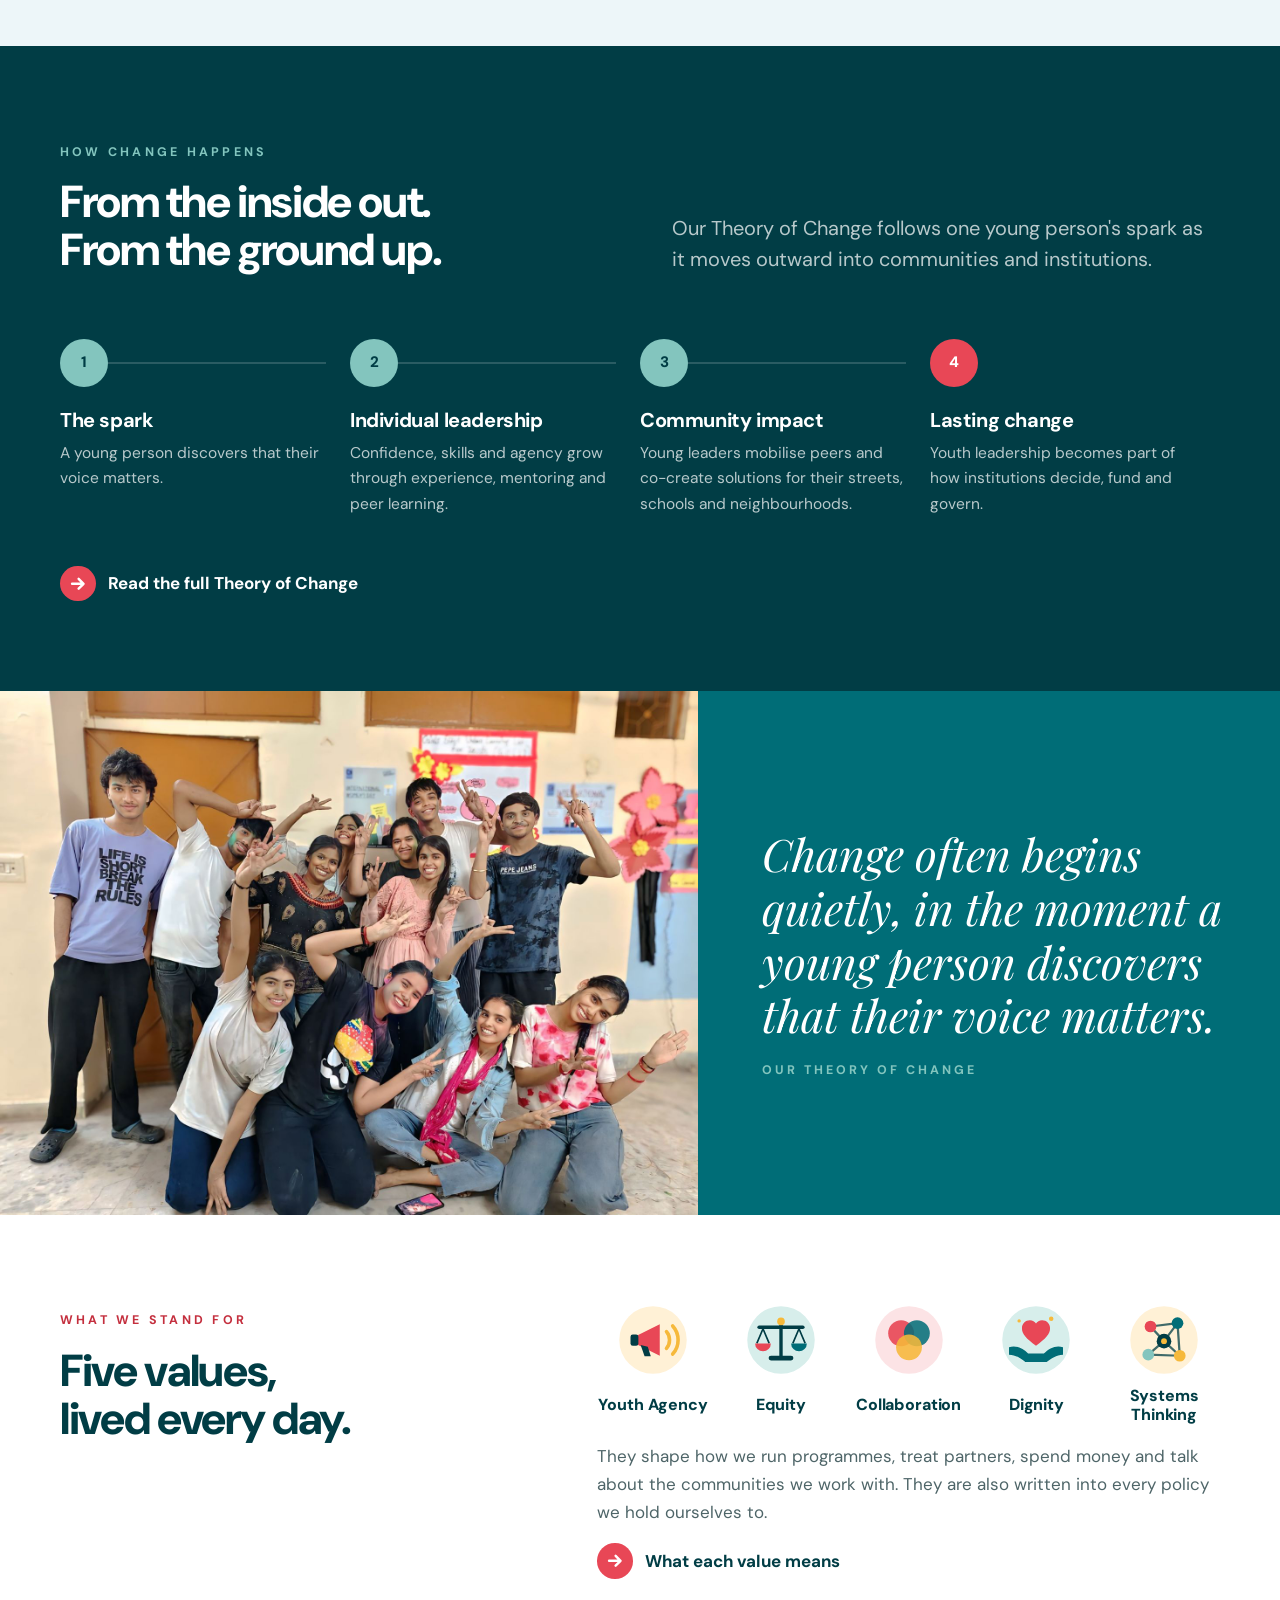
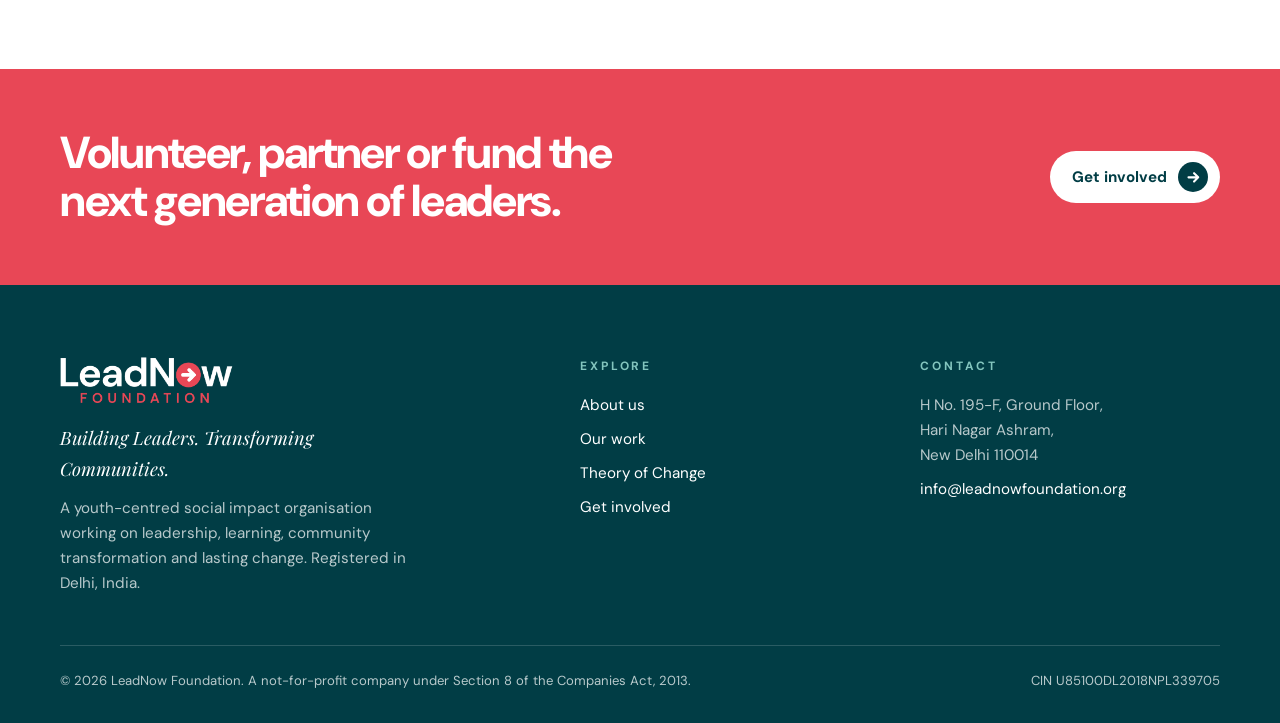
==== commit 0ff758ad: "Add illustrated icons for priority areas and values - Priority areas (home and Our Work): laptop wit" ====
--- a/index.html
+++ b/index.html
@@ -87,17 +87,32 @@
     </div>
     <div class="priorities">
       <article class="priority">
+        <svg class="pico" viewBox="0 0 64 64" aria-hidden="true" focusable="false"><defs><clipPath id="icl1"><circle cx="32" cy="32" r="30"/></clipPath></defs><circle cx="32" cy="32" r="30" fill="#D7EEEB"/><g clip-path="url(#icl1)"><rect x="14" y="15" width="36" height="25" rx="3" fill="#013D45"/>
+<rect x="17" y="18" width="30" height="19" rx="1.5" fill="#006D77"/>
+<path d="M32 20.5C33 25.5 34 26.5 39 27.5C34 28.5 33 29.5 32 34.5C31 29.5 30 28.5 25 27.5C30 26.5 31 25.5 32 20.5Z" fill="#E84756"/>
+<circle cx="42.5" cy="22" r="1.7" fill="#F6B93B"/><circle cx="21.5" cy="33.5" r="1.5" fill="#F6B93B"/><circle cx="41" cy="33" r="1.1" fill="#83C5BE"/>
+<path d="M9 42h46l-4.5 5.5h-37z" fill="#83C5BE"/><rect x="27" y="42" width="10" height="2.2" rx="1.1" fill="#013D45"/></g></svg>
         <span class="tag">Digital futures</span>
         <h3>Digital Learning, AI and Innovation</h3>
         <p>Skills that go beyond screens, from digital literacy and coding to understanding AI. Young people become critical thinkers and makers in an AI-shaped world, rather than passive consumers of it.</p>
         <a class="link-go small" href="lead-forward.html"><span class="go" aria-hidden="true"><svg viewBox="0 0 24 24" fill="none" stroke="currentColor" stroke-width="3" stroke-linecap="round" stroke-linejoin="round"><path d="M5 12h13M13 6l6 6-6 6"/></svg></span> Project: Lead Forward</a>
       </article>
       <article class="priority">
+        <svg class="pico" viewBox="0 0 64 64" aria-hidden="true" focusable="false"><defs><clipPath id="icl2"><circle cx="32" cy="32" r="30"/></clipPath></defs><circle cx="32" cy="32" r="30" fill="#FFF1D6"/><g clip-path="url(#icl2)"><circle cx="44" cy="19" r="6.5" fill="#F6B93B"/>
+<path d="M2 45C14 39 22 44 32 42C43 39.5 51 44 62 40V64H2z" fill="#006D77"/>
+<path d="M2 51C16 47 24 51 34 49.5C45 48 52 51 62 48V64H2z" fill="#83C5BE"/>
+<path d="M30 44V27" stroke="#2E8B57" stroke-width="2.6" stroke-linecap="round"/>
+<path d="M30 35C22 35 18.5 29.5 19.5 24.5C26 24.5 30 28.5 30 35Z" fill="#4CAF7D"/>
+<path d="M30 31C30 23.5 35 19 41.5 20C41.5 26.5 37.5 31 30 31Z" fill="#3D9A6A"/></g></svg>
         <span class="tag">Planet</span>
         <h3>Climate Action and Resilience</h3>
         <p>Young people are the most affected by the climate crisis and the most determined to confront it. We help them read their local environment, connect it to global systems and build responses their communities can sustain.</p>
       </article>
       <article class="priority">
+        <svg class="pico" viewBox="0 0 64 64" aria-hidden="true" focusable="false"><defs><clipPath id="icl3"><circle cx="32" cy="32" r="30"/></clipPath></defs><circle cx="32" cy="32" r="30" fill="#FCE3E5"/><g clip-path="url(#icl3)"><circle cx="22" cy="25" r="6" fill="#006D77"/><path d="M12 46C12 37 16.5 33 22 33S32 37 32 46z" fill="#006D77"/>
+<circle cx="42" cy="25" r="6" fill="#E84756"/><path d="M32 46C32 37 36.5 33 42 33S52 37 52 46z" fill="#E84756"/>
+<path d="M32 19C27.5 15.5 25.5 13.3 25.5 10.9C25.5 9 27 7.6 28.9 7.6C30.2 7.6 31.3 8.3 32 9.3C32.7 8.3 33.8 7.6 35.1 7.6C37 7.6 38.5 9 38.5 10.9C38.5 13.3 36.5 15.5 32 19Z" fill="#F6B93B"/>
+<rect x="25" y="49.5" width="14" height="2.8" rx="1.4" fill="#013D45"/><rect x="25" y="54.5" width="14" height="2.8" rx="1.4" fill="#013D45"/></g></svg>
         <span class="tag">Wellbeing and equity</span>
         <h3>Mental Health and Gender Equality</h3>
         <p>We challenge gender norms, build mental wellbeing literacy and create safe spaces where every young person, especially girls and those most marginalised, can grow, lead and belong.</p>
@@ -141,7 +156,22 @@
       <h2>Five values, lived every day.</h2>
     </div>
     <div class="prose">
-      <div class="value-words"><span>Youth Agency</span><span>Equity</span><span>Collaboration</span><span>Dignity</span><span>Systems Thinking</span></div>
+      <div class="vicons"><div><svg class="pico" viewBox="0 0 64 64" aria-hidden="true" focusable="false"><defs><clipPath id="icl4"><circle cx="32" cy="32" r="30"/></clipPath></defs><circle cx="32" cy="32" r="30" fill="#FFF1D6"/><g clip-path="url(#icl4)"><path d="M17 28.5L38 18V46L17 35.5z" fill="#E84756"/>
+<rect x="12" y="27" width="7" height="10" rx="2" fill="#013D45"/>
+<path d="M21 36.5l3.5 10h5.5l-2.6-8.4z" fill="#013D45"/>
+<path d="M44 24.5c3.6 4.2 3.6 10.8 0 15M49.5 19.5c6.4 7 6.4 18 0 25" stroke="#F6B93B" stroke-width="3.2" stroke-linecap="round" fill="none"/></g></svg><span>Youth Agency</span></div><div><svg class="pico" viewBox="0 0 64 64" aria-hidden="true" focusable="false"><defs><clipPath id="icl5"><circle cx="32" cy="32" r="30"/></clipPath></defs><circle cx="32" cy="32" r="30" fill="#D7EEEB"/><g clip-path="url(#icl5)"><rect x="30.5" y="16" width="3" height="31" fill="#013D45"/>
+<rect x="21" y="46" width="22" height="4.2" rx="2.1" fill="#013D45"/>
+<rect x="11" y="19" width="42" height="3.2" rx="1.6" fill="#013D45"/>
+<path d="M16 22L10.5 35M16 22l5.5 13M48 22l-5.5 13M48 22l5.5 13" stroke="#013D45" stroke-width="1.5"/>
+<path d="M9 35h14a7 7 0 0 1-14 0z" fill="#E84756"/><path d="M41 35h14a7 7 0 0 1-14 0z" fill="#006D77"/>
+<circle cx="32" cy="15.5" r="3.4" fill="#F6B93B"/></g></svg><span>Equity</span></div><div><svg class="pico" viewBox="0 0 64 64" aria-hidden="true" focusable="false"><defs><clipPath id="icl6"><circle cx="32" cy="32" r="30"/></clipPath></defs><circle cx="32" cy="32" r="30" fill="#FCE3E5"/><g clip-path="url(#icl6)"><circle cx="25" cy="26" r="11.5" fill="#E84756" fill-opacity="0.9"/>
+<circle cx="39" cy="26" r="11.5" fill="#006D77" fill-opacity="0.85"/>
+<circle cx="32" cy="38.5" r="11.5" fill="#F6B93B" fill-opacity="0.88"/></g></svg><span>Collaboration</span></div><div><svg class="pico" viewBox="0 0 64 64" aria-hidden="true" focusable="false"><defs><clipPath id="icl7"><circle cx="32" cy="32" r="30"/></clipPath></defs><circle cx="32" cy="32" r="30" fill="#D7EEEB"/><g clip-path="url(#icl7)"><path d="M32 37C23.5 31 19.5 26.8 19.5 21.6C19.5 17.6 22.6 14.5 26.6 14.5C29 14.5 30.9 15.7 32 17.4C33.1 15.7 35 14.5 37.4 14.5C41.4 14.5 44.5 17.6 44.5 21.6C44.5 26.8 40.5 31 32 37Z" fill="#E84756"/>
+<path d="M8 38.5c6-2.4 12.5 1 17 5.5h14c4.5-4.5 11-7.9 17-5.5v6.5c-6 0-10.5 3.6-14.5 6.5h-19C18.5 48.6 14 45 8 45z" fill="#006D77"/>
+<circle cx="45.5" cy="13" r="2" fill="#F6B93B"/><circle cx="17" cy="15" r="1.5" fill="#F6B93B"/></g></svg><span>Dignity</span></div><div><svg class="pico" viewBox="0 0 64 64" aria-hidden="true" focusable="false"><defs><clipPath id="icl8"><circle cx="32" cy="32" r="30"/></clipPath></defs><circle cx="32" cy="32" r="30" fill="#FFF1D6"/><g clip-path="url(#icl8)"><path d="M20 20L44 17M20 20L32 33M44 17L32 33M32 33L18 45M32 33L46 46M18 45L46 46M44 17L46 46" stroke="#013D45" stroke-width="2" stroke-linecap="round" opacity="0.75"/>
+<circle cx="20" cy="20" r="5.2" fill="#E84756"/><circle cx="44" cy="17" r="5.2" fill="#006D77"/>
+<circle cx="32" cy="33" r="6.5" fill="#013D45"/><circle cx="32" cy="33" r="2.6" fill="#F6B93B"/>
+<circle cx="18" cy="45" r="5.2" fill="#83C5BE"/><circle cx="46" cy="46" r="5.2" fill="#F6B93B"/></g></svg><span>Systems Thinking</span></div></div>
       <p>They shape how we run programmes, treat partners, spend money and talk about the communities we work with. They are also written into every policy we hold ourselves to.</p>
       <p><a class="link-go" href="about.html#values"><span class="go" aria-hidden="true"><svg viewBox="0 0 24 24" fill="none" stroke="currentColor" stroke-width="3" stroke-linecap="round" stroke-linejoin="round"><path d="M5 12h13M13 6l6 6-6 6"/></svg></span> What each value means</a></p>
     </div>
--- a/assets/css/style.css
+++ b/assets/css/style.css
@@ -879,3 +879,19 @@
   .hs-text { padding-left: max(20px, env(safe-area-inset-left, 0px)); padding-right: max(20px, env(safe-area-inset-right, 0px)); padding-block: 2.5rem 3rem; }
 }
 @media (max-width: 860px) { .hs-media .slide-controls { right: 50%; bottom: 0.75rem; } }
+
+/* ── Illustrated icons ─────────────────────────────── */
+.pico { width: 64px; height: 64px; display: block; flex-shrink: 0; }
+.pico-lg { width: 76px; height: 76px; }
+.priority .pico { margin-bottom: 0.25rem; transition: transform 0.35s var(--ease); }
+.priority:hover .pico { transform: translateY(-4px) rotate(-4deg); }
+.vicons { display: grid; grid-template-columns: repeat(5, minmax(0, 1fr)); gap: 1.25rem 1rem; }
+.vicons > div { display: grid; justify-items: center; gap: 0.6rem; text-align: center; }
+.vicons span { font-weight: 800; color: var(--ink); font-size: 1rem; letter-spacing: -0.01em; line-height: 1.2; }
+.vicons .pico { width: 72px; height: 72px; transition: transform 0.35s var(--ease); }
+.vicons > div:hover .pico { transform: translateY(-4px) scale(1.04); }
+@media (max-width: 600px) { .vicons { grid-template-columns: repeat(3, minmax(0, 1fr)); } }
+.value h3.vh { display: flex; align-items: center; gap: 1rem; }
+.value h3.vh .pico { width: 56px; height: 56px; }
+.priority .pico { width: 84px; height: 84px; }
+.value:has(h3.vh) { align-items: center; }
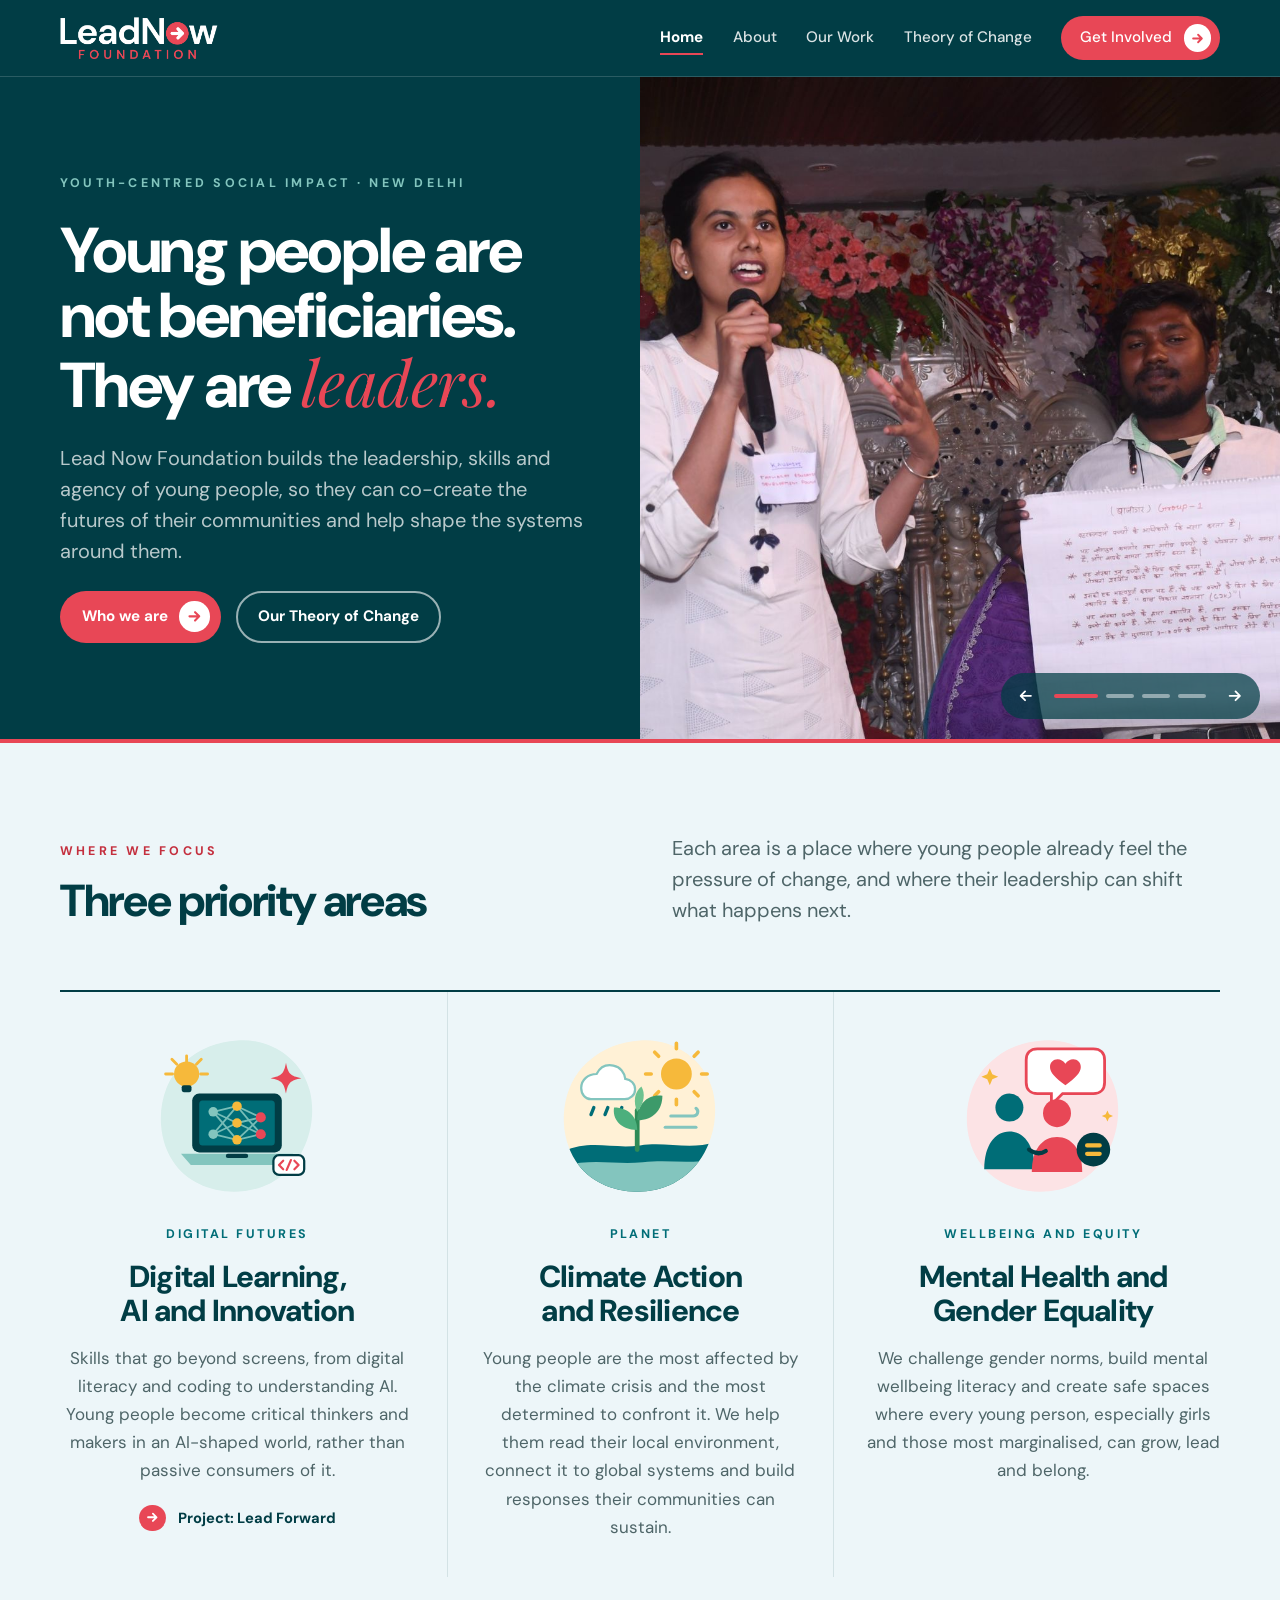
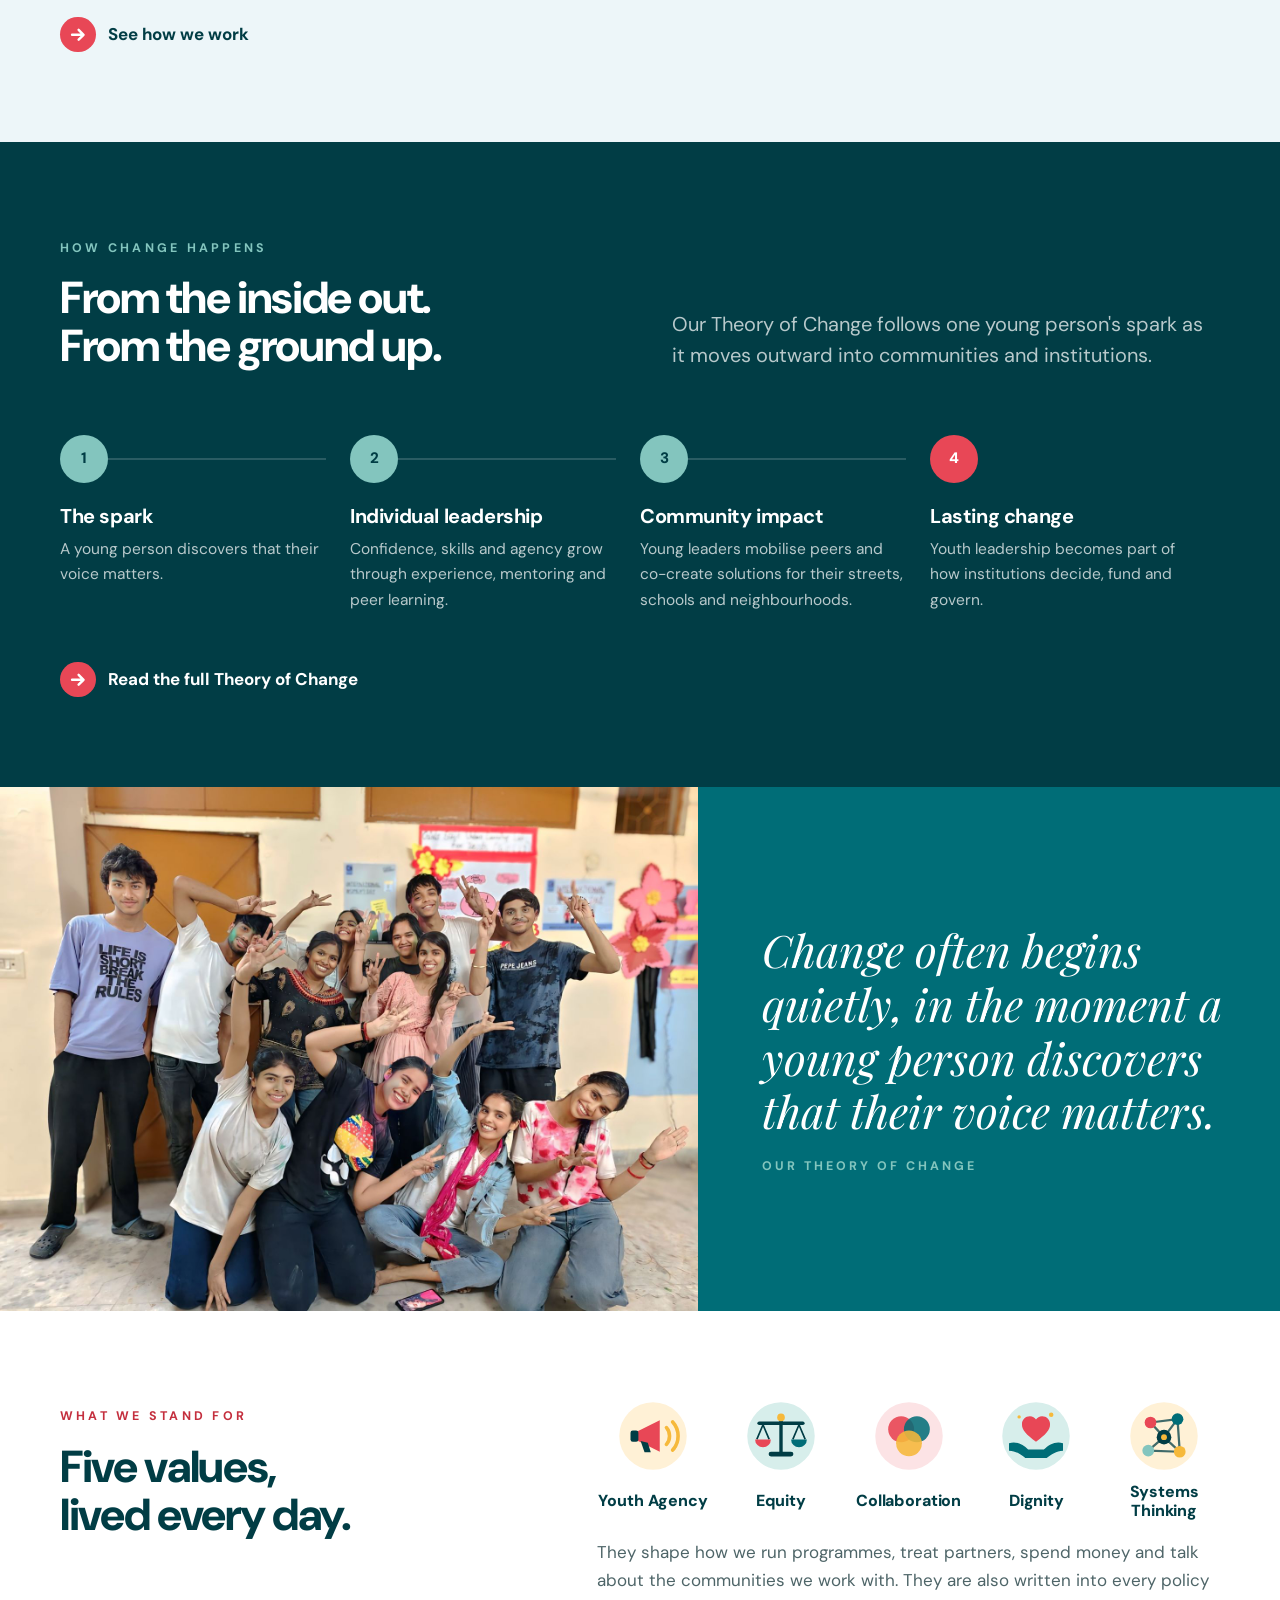
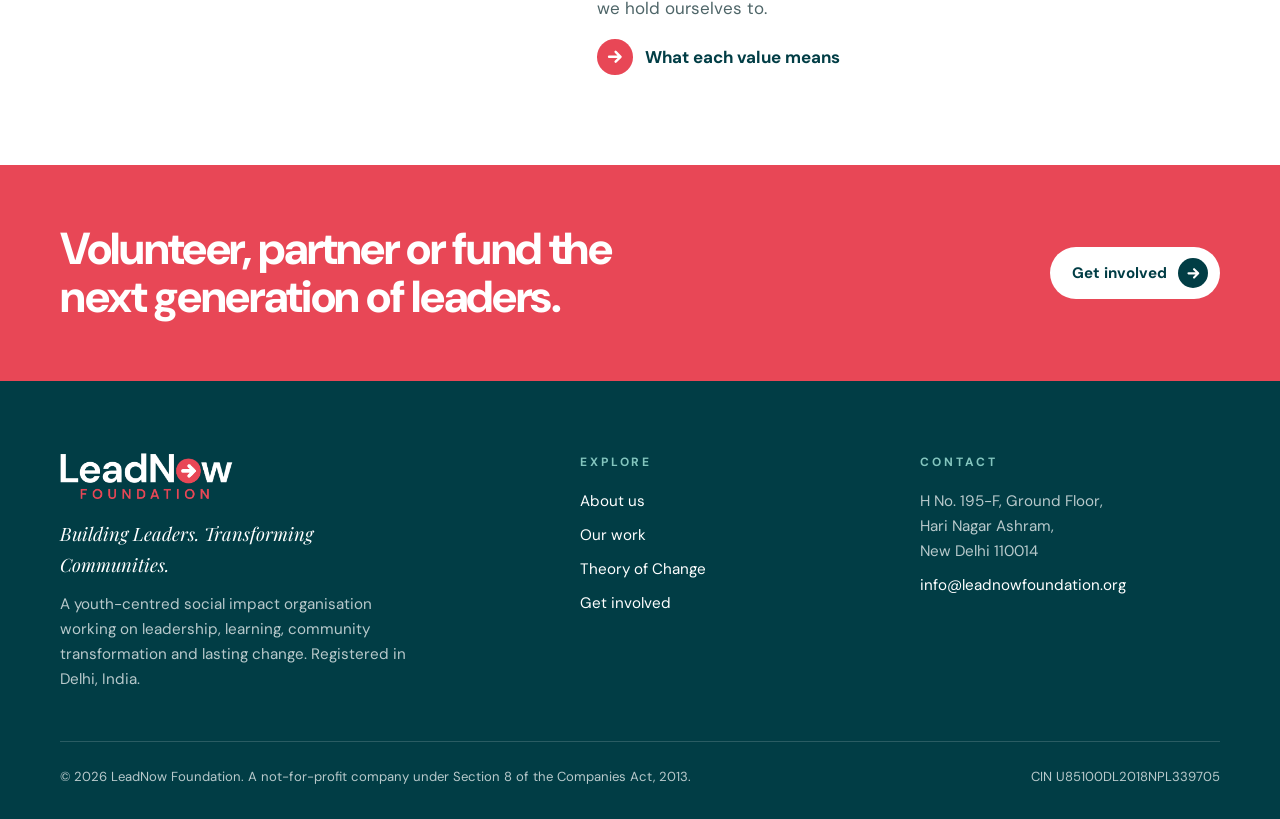
==== commit 8c75dd36: "Larger, animated illustrations for the priority areas - Digital: laptop showing a small neural netwo" ====
--- a/index.html
+++ b/index.html
@@ -87,32 +87,48 @@
     </div>
     <div class="priorities">
       <article class="priority">
-        <svg class="pico" viewBox="0 0 64 64" aria-hidden="true" focusable="false"><defs><clipPath id="icl1"><circle cx="32" cy="32" r="30"/></clipPath></defs><circle cx="32" cy="32" r="30" fill="#D7EEEB"/><g clip-path="url(#icl1)"><rect x="14" y="15" width="36" height="25" rx="3" fill="#013D45"/>
-<rect x="17" y="18" width="30" height="19" rx="1.5" fill="#006D77"/>
-<path d="M32 20.5C33 25.5 34 26.5 39 27.5C34 28.5 33 29.5 32 34.5C31 29.5 30 28.5 25 27.5C30 26.5 31 25.5 32 20.5Z" fill="#E84756"/>
-<circle cx="42.5" cy="22" r="1.7" fill="#F6B93B"/><circle cx="21.5" cy="33.5" r="1.5" fill="#F6B93B"/><circle cx="41" cy="33" r="1.1" fill="#83C5BE"/>
-<path d="M9 42h46l-4.5 5.5h-37z" fill="#83C5BE"/><rect x="27" y="42" width="10" height="2.2" rx="1.1" fill="#013D45"/></g></svg>
+        <svg class="pillus" viewBox="0 0 120 120" aria-hidden="true" focusable="false"><defs><clipPath id="ilc1"><path d="M60 6C82 4 106 18 112 42C118 66 108 96 84 108C60 120 28 114 14 92C0 70 4 38 22 22C34 11 46 7 60 6Z"/></clipPath></defs><path d="M60 6C82 4 106 18 112 42C118 66 108 96 84 108C60 120 28 114 14 92C0 70 4 38 22 22C34 11 46 7 60 6Z" fill="#D7EEEB"/>
+<g class="fl fl-2"><circle cx="24" cy="30" r="9" fill="#F6B93B"/><rect x="20.5" y="38" width="7" height="5" rx="1.5" fill="#013D45"/><path d="M24 22v-5M14 30H9M34 30h5M17 23l-3.5-3.5M31 23l3.5-3.5" stroke="#F6B93B" stroke-width="2" stroke-linecap="round"/></g>
+<rect x="28" y="44" width="64" height="42" rx="5" fill="#013D45"/>
+<rect x="33" y="49" width="54" height="32" rx="2.5" fill="#006D77"/>
+<g stroke="#83C5BE" stroke-width="1.3" opacity="0.9"><path d="M43 57L60 53M43 57L60 65M43 73L60 65M43 73L60 77M43 57L60 77M43 73L60 53M60 53L77 61M60 65L77 61M60 77L77 61M60 65L77 73M60 53L77 73M60 77L77 73"/></g>
+<circle cx="43" cy="57" r="3.4" fill="#83C5BE"/><circle cx="43" cy="73" r="3.4" fill="#83C5BE"/>
+<circle class="tw" cx="60" cy="53" r="3.4" fill="#F6B93B"/><circle class="tw tw-2" cx="60" cy="65" r="3.4" fill="#F6B93B"/><circle class="tw tw-3" cx="60" cy="77" r="3.4" fill="#F6B93B"/>
+<circle cx="77" cy="61" r="3.6" fill="#E84756"/><circle cx="77" cy="73" r="3.6" fill="#E84756"/>
+<path d="M20 87h80l-7 8H27z" fill="#83C5BE"/><rect x="52" y="87" width="16" height="3" rx="1.5" fill="#013D45"/>
+<g class="fl"><path d="M95 22C96.6 30 98 31.4 106 33C98 34.6 96.6 36 95 44C93.4 36 92 34.6 84 33C92 31.4 93.4 30 95 22Z" fill="#E84756"/></g>
+<g class="fl fl-3"><rect x="86" y="88" width="22" height="14" rx="4" fill="#fff" stroke="#013D45" stroke-width="1.6"/><path d="M93 92l-3 3 3 3M101 92l3 3-3 3M98.5 91.5l-3 7" stroke="#E84756" stroke-width="1.6" stroke-linecap="round" stroke-linejoin="round" fill="none"/></g></svg>
         <span class="tag">Digital futures</span>
         <h3>Digital Learning, AI and Innovation</h3>
         <p>Skills that go beyond screens, from digital literacy and coding to understanding AI. Young people become critical thinkers and makers in an AI-shaped world, rather than passive consumers of it.</p>
         <a class="link-go small" href="lead-forward.html"><span class="go" aria-hidden="true"><svg viewBox="0 0 24 24" fill="none" stroke="currentColor" stroke-width="3" stroke-linecap="round" stroke-linejoin="round"><path d="M5 12h13M13 6l6 6-6 6"/></svg></span> Project: Lead Forward</a>
       </article>
       <article class="priority">
-        <svg class="pico" viewBox="0 0 64 64" aria-hidden="true" focusable="false"><defs><clipPath id="icl2"><circle cx="32" cy="32" r="30"/></clipPath></defs><circle cx="32" cy="32" r="30" fill="#FFF1D6"/><g clip-path="url(#icl2)"><circle cx="44" cy="19" r="6.5" fill="#F6B93B"/>
-<path d="M2 45C14 39 22 44 32 42C43 39.5 51 44 62 40V64H2z" fill="#006D77"/>
-<path d="M2 51C16 47 24 51 34 49.5C45 48 52 51 62 48V64H2z" fill="#83C5BE"/>
-<path d="M30 44V27" stroke="#2E8B57" stroke-width="2.6" stroke-linecap="round"/>
-<path d="M30 35C22 35 18.5 29.5 19.5 24.5C26 24.5 30 28.5 30 35Z" fill="#4CAF7D"/>
-<path d="M30 31C30 23.5 35 19 41.5 20C41.5 26.5 37.5 31 30 31Z" fill="#3D9A6A"/></g></svg>
+        <svg class="pillus" viewBox="0 0 120 120" aria-hidden="true" focusable="false"><defs><clipPath id="ilc2"><path d="M60 6C82 4 106 18 112 42C118 66 108 96 84 108C60 120 28 114 14 92C0 70 4 38 22 22C34 11 46 7 60 6Z"/></clipPath></defs><path d="M60 6C82 4 106 18 112 42C118 66 108 96 84 108C60 120 28 114 14 92C0 70 4 38 22 22C34 11 46 7 60 6Z" fill="#FFF1D6"/>
+<g class="spin"><circle cx="86" cy="30" r="11" fill="#F6B93B"/><g stroke="#F6B93B" stroke-width="2.6" stroke-linecap="round"><path d="M86 12v-4M86 52v-4M104 30h4M64 30h4M98.7 17.3l2.8-2.8M70.5 45.5l2.8-2.8M98.7 42.7l2.8 2.8M70.5 14.5l2.8 2.8"/></g></g>
+<g class="fl fl-2"><path d="M18 40c0-6 5-10 11-10 2.5-5 7-7 12-6 5 1 8 5 8.5 9.5 4 .5 7 3.5 7 7.5s-3.5 7-7.5 7H25c-4 0-7-3.5-7-8z" fill="#fff" stroke="#83C5BE" stroke-width="1.6"/>
+<path d="M27 54l-2 5M37 54l-2 5M47 54l-2 5" stroke="#006D77" stroke-width="2.4" stroke-linecap="round"/></g>
+<g clip-path="url(#ilc2)"><path d="M4 86C24 76 40 84 60 81C80 78 96 85 116 78V120H4z" fill="#006D77"/>
+<path d="M4 96C26 90 42 95 62 93C82 91 98 95 116 90V120H4z" fill="#83C5BE"/></g>
+<path d="M58 84V56" stroke="#2E8B57" stroke-width="3.4" stroke-linecap="round"/>
+<g class="sway"><path d="M58 70C46 70 40 62 41.5 54C51.5 54 58 60.5 58 70Z" fill="#4CAF7D"/>
+<path d="M58 63C58 51 66 44 76 45.5C76 55.5 69.5 63 58 63Z" fill="#3D9A6A"/>
+<path d="M58 57C55 50 56 43 61 39C64 44 63 51 58 57Z" fill="#6CC28F"/></g>
+<g class="wind" stroke="#83C5BE" stroke-width="2.2" stroke-linecap="round" fill="none"><path d="M82 60h16c3 0 4.5-3.5 2-5.5"/><path d="M78 68h22"/></g></svg>
         <span class="tag">Planet</span>
         <h3>Climate Action and Resilience</h3>
         <p>Young people are the most affected by the climate crisis and the most determined to confront it. We help them read their local environment, connect it to global systems and build responses their communities can sustain.</p>
       </article>
       <article class="priority">
-        <svg class="pico" viewBox="0 0 64 64" aria-hidden="true" focusable="false"><defs><clipPath id="icl3"><circle cx="32" cy="32" r="30"/></clipPath></defs><circle cx="32" cy="32" r="30" fill="#FCE3E5"/><g clip-path="url(#icl3)"><circle cx="22" cy="25" r="6" fill="#006D77"/><path d="M12 46C12 37 16.5 33 22 33S32 37 32 46z" fill="#006D77"/>
-<circle cx="42" cy="25" r="6" fill="#E84756"/><path d="M32 46C32 37 36.5 33 42 33S52 37 52 46z" fill="#E84756"/>
-<path d="M32 19C27.5 15.5 25.5 13.3 25.5 10.9C25.5 9 27 7.6 28.9 7.6C30.2 7.6 31.3 8.3 32 9.3C32.7 8.3 33.8 7.6 35.1 7.6C37 7.6 38.5 9 38.5 10.9C38.5 13.3 36.5 15.5 32 19Z" fill="#F6B93B"/>
-<rect x="25" y="49.5" width="14" height="2.8" rx="1.4" fill="#013D45"/><rect x="25" y="54.5" width="14" height="2.8" rx="1.4" fill="#013D45"/></g></svg>
+        <svg class="pillus" viewBox="0 0 120 120" aria-hidden="true" focusable="false"><defs><clipPath id="ilc3"><path d="M60 6C82 4 106 18 112 42C118 66 108 96 84 108C60 120 28 114 14 92C0 70 4 38 22 22C34 11 46 7 60 6Z"/></clipPath></defs><path d="M60 6C82 4 106 18 112 42C118 66 108 96 84 108C60 120 28 114 14 92C0 70 4 38 22 22C34 11 46 7 60 6Z" fill="#FCE3E5"/>
+<g class="fl"><path d="M56 12h40c5 0 8 3 8 8v16c0 5-3 8-8 8H74l-8 8v-8H56c-5 0-8-3-8-8V20c0-5 3-8 8-8z" fill="#fff" stroke="#E84756" stroke-width="2"/>
+<path class="beat" d="M76 38C68.5 32.5 65 29 65 25C65 21.8 67.4 19.5 70.4 19.5C72.6 19.5 74.6 20.8 76 22.6C77.4 20.8 79.4 19.5 81.6 19.5C84.6 19.5 87 21.8 87 25C87 29 83.5 32.5 76 38Z" fill="#E84756"/></g>
+<circle cx="36" cy="54" r="10" fill="#006D77"/><path d="M18 98c0-17 7.5-27 18-27s18 10 18 27z" fill="#006D77"/>
+<circle cx="70" cy="58" r="10" fill="#E84756"/><path d="M52 100c0-16 7.5-25 18-25s18 9 18 25z" fill="#E84756"/>
+<path d="M50 84c4 3 8 3.5 12 1" stroke="#013D45" stroke-width="3" stroke-linecap="round" fill="none"/>
+<g class="fl fl-2"><circle cx="96" cy="84" r="12" fill="#013D45"/><rect x="90" y="79.5" width="12" height="3" rx="1.5" fill="#F6B93B"/><rect x="90" y="85.5" width="12" height="3" rx="1.5" fill="#F6B93B"/></g>
+<path class="tw" d="M22 26l1.8 4.2L28 32l-4.2 1.8L22 38l-1.8-4.2L16 32l4.2-1.8z" fill="#F6B93B"/>
+<path class="tw tw-2" d="M106 56l1.2 2.8L110 60l-2.8 1.2L106 64l-1.2-2.8L102 60l2.8-1.2z" fill="#F6B93B"/></svg>
         <span class="tag">Wellbeing and equity</span>
         <h3>Mental Health and Gender Equality</h3>
         <p>We challenge gender norms, build mental wellbeing literacy and create safe spaces where every young person, especially girls and those most marginalised, can grow, lead and belong.</p>
@@ -156,19 +172,19 @@
       <h2>Five values, lived every day.</h2>
     </div>
     <div class="prose">
-      <div class="vicons"><div><svg class="pico" viewBox="0 0 64 64" aria-hidden="true" focusable="false"><defs><clipPath id="icl4"><circle cx="32" cy="32" r="30"/></clipPath></defs><circle cx="32" cy="32" r="30" fill="#FFF1D6"/><g clip-path="url(#icl4)"><path d="M17 28.5L38 18V46L17 35.5z" fill="#E84756"/>
+      <div class="vicons"><div><svg class="pico" viewBox="0 0 64 64" aria-hidden="true" focusable="false"><defs><clipPath id="icl1"><circle cx="32" cy="32" r="30"/></clipPath></defs><circle cx="32" cy="32" r="30" fill="#FFF1D6"/><g clip-path="url(#icl1)"><path d="M17 28.5L38 18V46L17 35.5z" fill="#E84756"/>
 <rect x="12" y="27" width="7" height="10" rx="2" fill="#013D45"/>
 <path d="M21 36.5l3.5 10h5.5l-2.6-8.4z" fill="#013D45"/>
-<path d="M44 24.5c3.6 4.2 3.6 10.8 0 15M49.5 19.5c6.4 7 6.4 18 0 25" stroke="#F6B93B" stroke-width="3.2" stroke-linecap="round" fill="none"/></g></svg><span>Youth Agency</span></div><div><svg class="pico" viewBox="0 0 64 64" aria-hidden="true" focusable="false"><defs><clipPath id="icl5"><circle cx="32" cy="32" r="30"/></clipPath></defs><circle cx="32" cy="32" r="30" fill="#D7EEEB"/><g clip-path="url(#icl5)"><rect x="30.5" y="16" width="3" height="31" fill="#013D45"/>
+<path d="M44 24.5c3.6 4.2 3.6 10.8 0 15M49.5 19.5c6.4 7 6.4 18 0 25" stroke="#F6B93B" stroke-width="3.2" stroke-linecap="round" fill="none"/></g></svg><span>Youth Agency</span></div><div><svg class="pico" viewBox="0 0 64 64" aria-hidden="true" focusable="false"><defs><clipPath id="icl2"><circle cx="32" cy="32" r="30"/></clipPath></defs><circle cx="32" cy="32" r="30" fill="#D7EEEB"/><g clip-path="url(#icl2)"><rect x="30.5" y="16" width="3" height="31" fill="#013D45"/>
 <rect x="21" y="46" width="22" height="4.2" rx="2.1" fill="#013D45"/>
 <rect x="11" y="19" width="42" height="3.2" rx="1.6" fill="#013D45"/>
 <path d="M16 22L10.5 35M16 22l5.5 13M48 22l-5.5 13M48 22l5.5 13" stroke="#013D45" stroke-width="1.5"/>
 <path d="M9 35h14a7 7 0 0 1-14 0z" fill="#E84756"/><path d="M41 35h14a7 7 0 0 1-14 0z" fill="#006D77"/>
-<circle cx="32" cy="15.5" r="3.4" fill="#F6B93B"/></g></svg><span>Equity</span></div><div><svg class="pico" viewBox="0 0 64 64" aria-hidden="true" focusable="false"><defs><clipPath id="icl6"><circle cx="32" cy="32" r="30"/></clipPath></defs><circle cx="32" cy="32" r="30" fill="#FCE3E5"/><g clip-path="url(#icl6)"><circle cx="25" cy="26" r="11.5" fill="#E84756" fill-opacity="0.9"/>
+<circle cx="32" cy="15.5" r="3.4" fill="#F6B93B"/></g></svg><span>Equity</span></div><div><svg class="pico" viewBox="0 0 64 64" aria-hidden="true" focusable="false"><defs><clipPath id="icl3"><circle cx="32" cy="32" r="30"/></clipPath></defs><circle cx="32" cy="32" r="30" fill="#FCE3E5"/><g clip-path="url(#icl3)"><circle cx="25" cy="26" r="11.5" fill="#E84756" fill-opacity="0.9"/>
 <circle cx="39" cy="26" r="11.5" fill="#006D77" fill-opacity="0.85"/>
-<circle cx="32" cy="38.5" r="11.5" fill="#F6B93B" fill-opacity="0.88"/></g></svg><span>Collaboration</span></div><div><svg class="pico" viewBox="0 0 64 64" aria-hidden="true" focusable="false"><defs><clipPath id="icl7"><circle cx="32" cy="32" r="30"/></clipPath></defs><circle cx="32" cy="32" r="30" fill="#D7EEEB"/><g clip-path="url(#icl7)"><path d="M32 37C23.5 31 19.5 26.8 19.5 21.6C19.5 17.6 22.6 14.5 26.6 14.5C29 14.5 30.9 15.7 32 17.4C33.1 15.7 35 14.5 37.4 14.5C41.4 14.5 44.5 17.6 44.5 21.6C44.5 26.8 40.5 31 32 37Z" fill="#E84756"/>
+<circle cx="32" cy="38.5" r="11.5" fill="#F6B93B" fill-opacity="0.88"/></g></svg><span>Collaboration</span></div><div><svg class="pico" viewBox="0 0 64 64" aria-hidden="true" focusable="false"><defs><clipPath id="icl4"><circle cx="32" cy="32" r="30"/></clipPath></defs><circle cx="32" cy="32" r="30" fill="#D7EEEB"/><g clip-path="url(#icl4)"><path d="M32 37C23.5 31 19.5 26.8 19.5 21.6C19.5 17.6 22.6 14.5 26.6 14.5C29 14.5 30.9 15.7 32 17.4C33.1 15.7 35 14.5 37.4 14.5C41.4 14.5 44.5 17.6 44.5 21.6C44.5 26.8 40.5 31 32 37Z" fill="#E84756"/>
 <path d="M8 38.5c6-2.4 12.5 1 17 5.5h14c4.5-4.5 11-7.9 17-5.5v6.5c-6 0-10.5 3.6-14.5 6.5h-19C18.5 48.6 14 45 8 45z" fill="#006D77"/>
-<circle cx="45.5" cy="13" r="2" fill="#F6B93B"/><circle cx="17" cy="15" r="1.5" fill="#F6B93B"/></g></svg><span>Dignity</span></div><div><svg class="pico" viewBox="0 0 64 64" aria-hidden="true" focusable="false"><defs><clipPath id="icl8"><circle cx="32" cy="32" r="30"/></clipPath></defs><circle cx="32" cy="32" r="30" fill="#FFF1D6"/><g clip-path="url(#icl8)"><path d="M20 20L44 17M20 20L32 33M44 17L32 33M32 33L18 45M32 33L46 46M18 45L46 46M44 17L46 46" stroke="#013D45" stroke-width="2" stroke-linecap="round" opacity="0.75"/>
+<circle cx="45.5" cy="13" r="2" fill="#F6B93B"/><circle cx="17" cy="15" r="1.5" fill="#F6B93B"/></g></svg><span>Dignity</span></div><div><svg class="pico" viewBox="0 0 64 64" aria-hidden="true" focusable="false"><defs><clipPath id="icl5"><circle cx="32" cy="32" r="30"/></clipPath></defs><circle cx="32" cy="32" r="30" fill="#FFF1D6"/><g clip-path="url(#icl5)"><path d="M20 20L44 17M20 20L32 33M44 17L32 33M32 33L18 45M32 33L46 46M18 45L46 46M44 17L46 46" stroke="#013D45" stroke-width="2" stroke-linecap="round" opacity="0.75"/>
 <circle cx="20" cy="20" r="5.2" fill="#E84756"/><circle cx="44" cy="17" r="5.2" fill="#006D77"/>
 <circle cx="32" cy="33" r="6.5" fill="#013D45"/><circle cx="32" cy="33" r="2.6" fill="#F6B93B"/>
 <circle cx="18" cy="45" r="5.2" fill="#83C5BE"/><circle cx="46" cy="46" r="5.2" fill="#F6B93B"/></g></svg><span>Systems Thinking</span></div></div>
--- a/assets/css/style.css
+++ b/assets/css/style.css
@@ -895,3 +895,33 @@
 .value h3.vh .pico { width: 56px; height: 56px; }
 .priority .pico { width: 84px; height: 84px; }
 .value:has(h3.vh) { align-items: center; }
+
+/* ── Priority illustrations ────────────────────────── */
+.pillus { display: block; width: 168px; height: 168px; overflow: visible; }
+.pillus-md { width: 128px; height: 128px; }
+.priority { justify-items: center; text-align: center; padding-top: 2.5rem; }
+.priority + .priority { padding-left: 2rem; }
+.priority { padding-right: 2rem; }
+.priority:first-child { padding-left: 0; }
+.priority:last-child { padding-right: 0; }
+.priority .pillus { margin-bottom: 0.5rem; transition: transform 0.4s var(--ease); }
+.priority:hover .pillus { transform: scale(1.05); }
+.priority .link-go { justify-self: center; }
+@media (max-width: 860px) { .priority, .priority + .priority, .priority:first-child, .priority:last-child { padding: 2rem 0; } }
+@media (prefers-reduced-motion: no-preference) {
+  .pillus .fl { animation: ilFloat 4s ease-in-out infinite; }
+  .pillus .fl-2 { animation-duration: 5s; animation-delay: -1.5s; }
+  .pillus .fl-3 { animation-duration: 4.5s; animation-delay: -3s; }
+  @keyframes ilFloat { 0%, 100% { transform: translateY(0); } 50% { transform: translateY(-4px); } }
+  .pillus .tw { animation: ilTwinkle 2.4s ease-in-out infinite; transform-box: fill-box; transform-origin: center; }
+  .pillus .tw-2 { animation-delay: -0.8s; } .pillus .tw-3 { animation-delay: -1.6s; }
+  @keyframes ilTwinkle { 0%, 100% { opacity: 1; transform: scale(1); } 50% { opacity: 0.45; transform: scale(0.75); } }
+  .pillus .spin { animation: ilSpin 24s linear infinite; transform-box: fill-box; transform-origin: center; }
+  @keyframes ilSpin { to { transform: rotate(360deg); } }
+  .pillus .sway { animation: ilSway 3.6s ease-in-out infinite; transform-box: view-box; transform-origin: 58px 84px; }
+  @keyframes ilSway { 0%, 100% { transform: rotate(-3deg); } 50% { transform: rotate(3deg); } }
+  .pillus .wind { animation: ilWind 2.8s ease-in-out infinite; }
+  @keyframes ilWind { 0%, 100% { transform: translateX(0); opacity: 1; } 50% { transform: translateX(4px); opacity: 0.6; } }
+  .pillus .beat { animation: ilBeat 1.6s ease-in-out infinite; transform-box: fill-box; transform-origin: center; }
+  @keyframes ilBeat { 0%, 100% { transform: scale(1); } 20% { transform: scale(1.15); } 40% { transform: scale(1); } }
+}
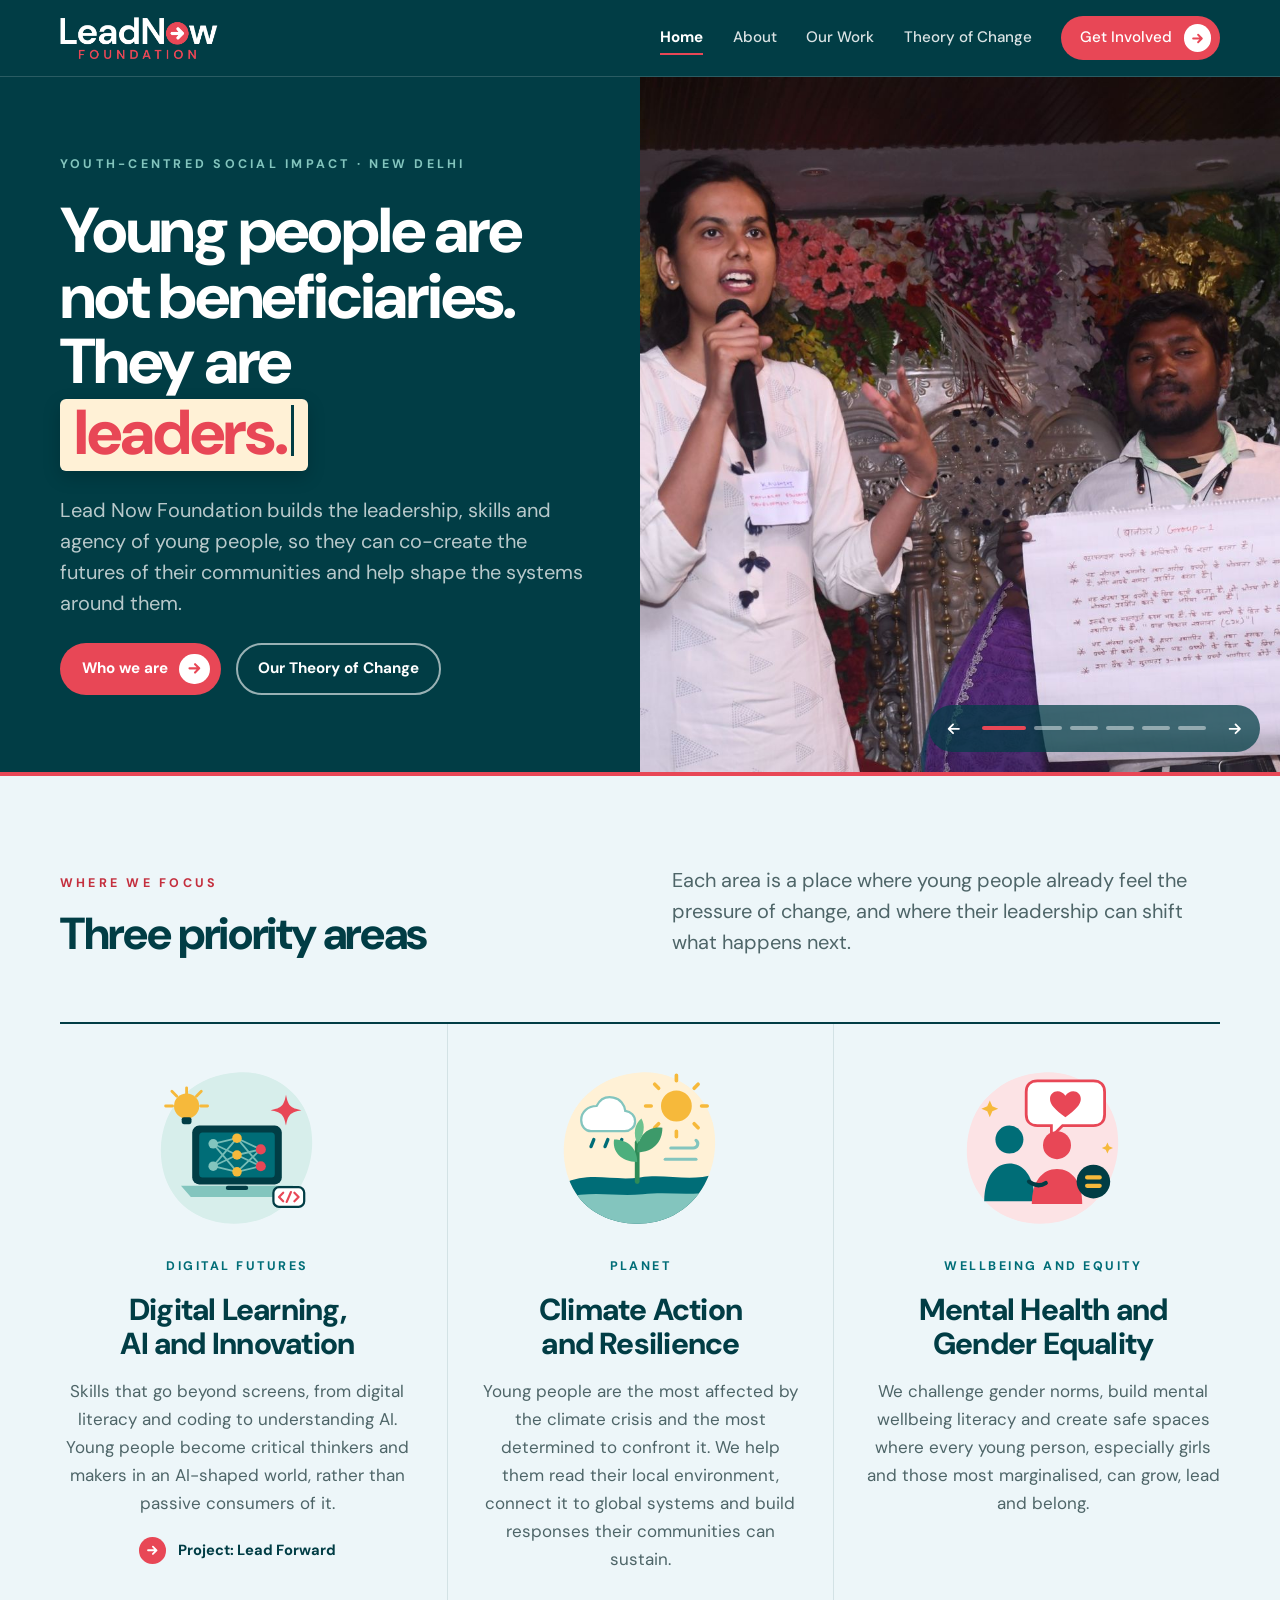
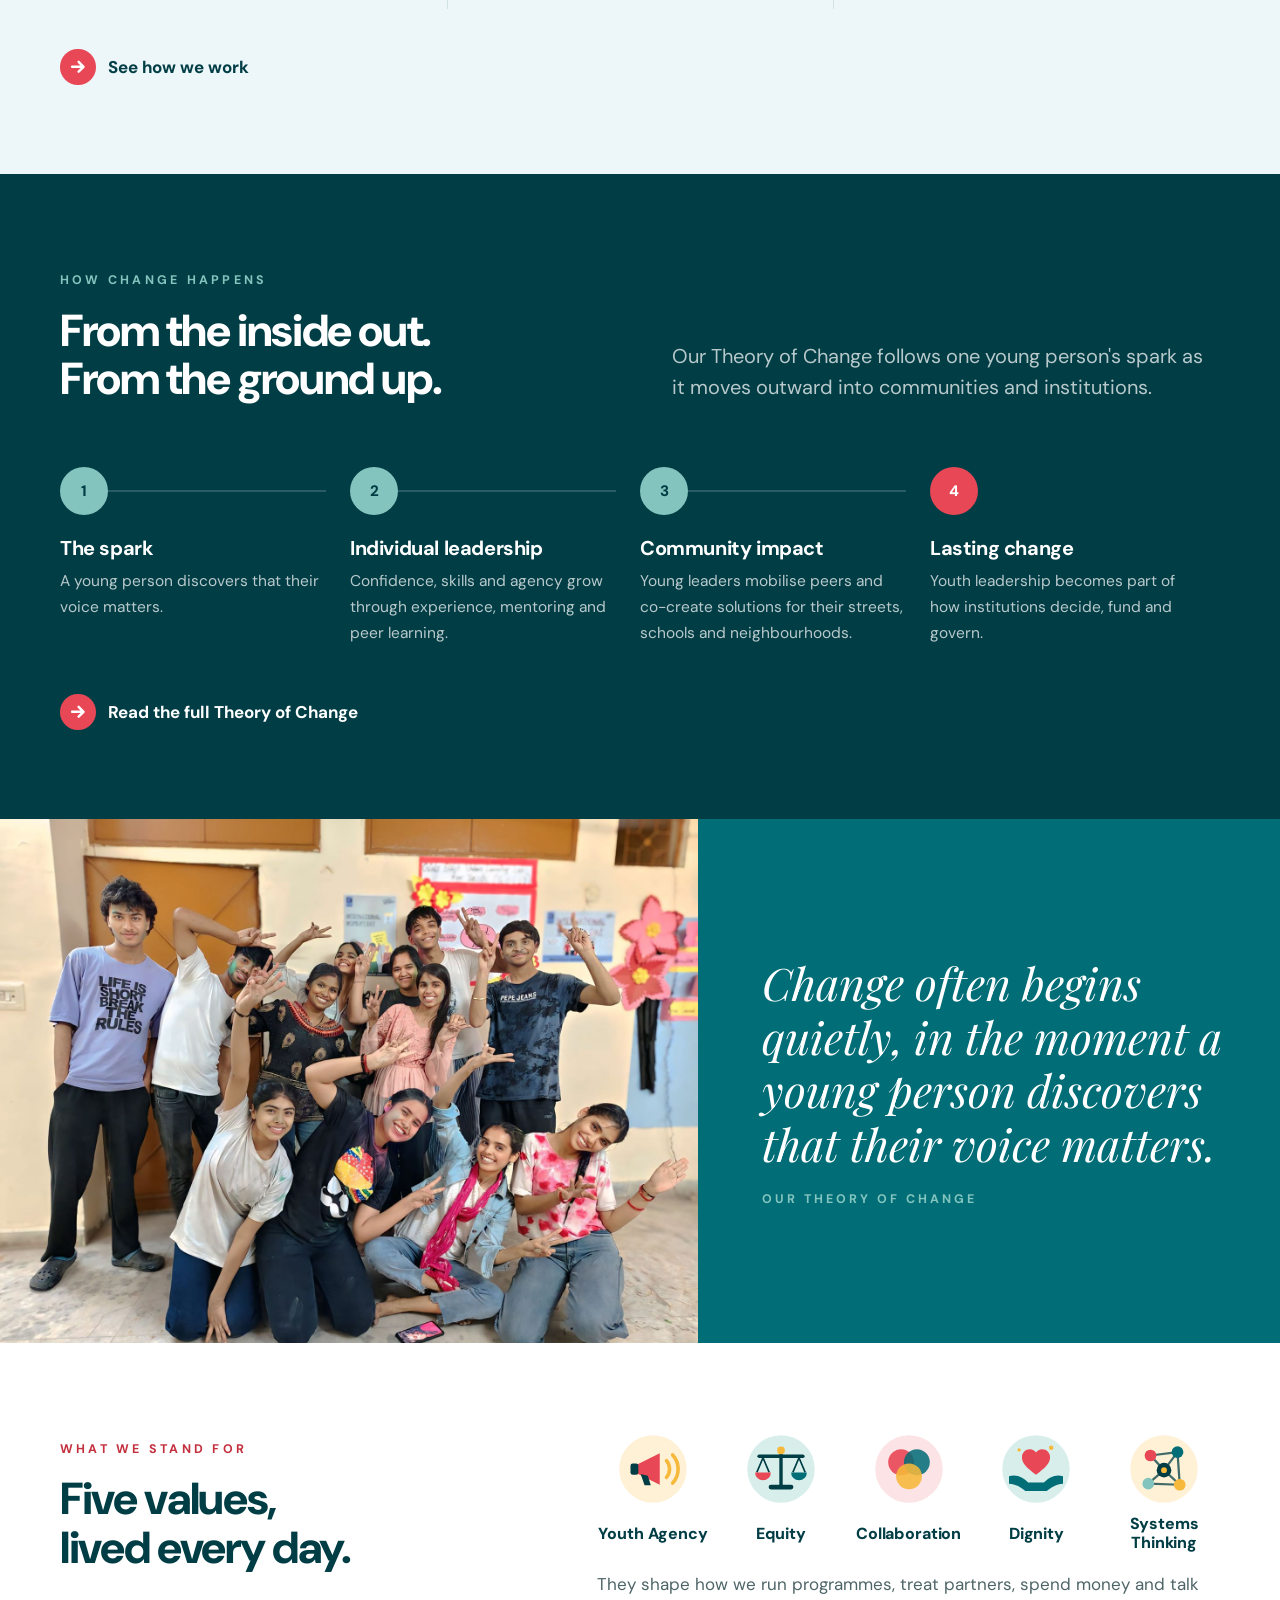
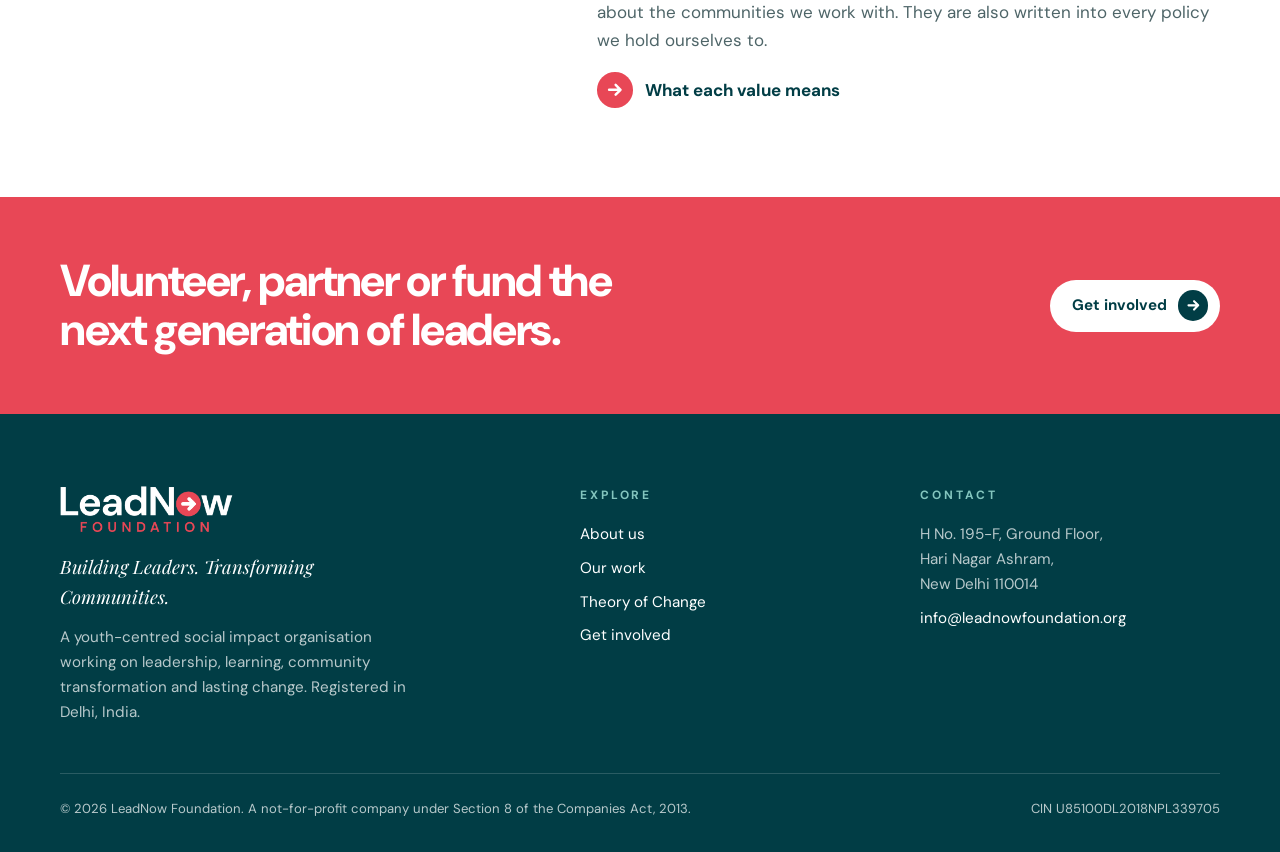
==== commit a0a25cff: "New photos, rotating headline, About and Our Work updates Home - Headline's last word rotates (leade" ====
--- a/index.html
+++ b/index.html
@@ -46,7 +46,7 @@
   <div class="hs-text">
     <div class="hs-inner">
       <span class="eyebrow">Youth-centred social impact · New Delhi</span>
-      <h1>Young people are not beneficiaries. They are <em>leaders.</em></h1>
+      <h1 aria-label="Young people are not beneficiaries. They are leaders, co-creators, innovators and changemakers."><span aria-hidden="true">Young people are not beneficiaries. They are <em class="rot" data-words="leaders.|co-creators.|innovators.|changemakers.">leaders.</em></span></h1>
       <p class="lede">Lead Now Foundation builds the leadership, skills and agency of young people, so they can co-create the futures of their communities and help shape the systems around them.</p>
       <div class="hero-actions">
         <a class="btn btn--coral" href="about.html">Who we are <span class="go" aria-hidden="true"><svg viewBox="0 0 24 24" fill="none" stroke="currentColor" stroke-width="3" stroke-linecap="round" stroke-linejoin="round"><path d="M5 12h13M13 6l6 6-6 6"/></svg></span></a>
@@ -58,9 +58,11 @@
   <div class="slideshow">
     <div class="slides">
       <div class="slide active"><img src="assets/img/youth-leadership-session.jpg" alt="A young woman speaks into a microphone while a peer holds up a chart of group ideas" width="1600" height="1066" style="object-position:52% 25%"></div>
-      <div class="slide"><img src="assets/img/youth-group.jpg" alt="A group of young people celebrating together after a session" width="1600" height="1200" style="object-position:45% 30%"></div>
-      <div class="slide"><img src="assets/img/digital-classroom.jpg" alt="A facilitator leads a digital learning session with a classroom of students" width="900" height="677" style="object-position:62% 50%"></div>
-      <div class="slide"><img src="assets/img/community-workshop.jpg" alt="Children holding up the posters they made at a community workshop" width="1600" height="901" style="object-position:50% 45%"></div>
+      <div class="slide"><img src="assets/img/laptop-facilitator.jpg" alt="A facilitator guides three schoolgirls working on a laptop while classmates look on" width="1584" height="910" style="object-position:56% 40%" loading="lazy"></div>
+      <div class="slide"><img src="assets/img/coding-smartboard.jpg" alt="A student builds a Scratch animation on a laptop, shown on the classroom smartboard" width="1600" height="719" style="object-position:46% 50%" loading="lazy"></div>
+      <div class="slide"><img src="assets/img/youth-group.jpg" alt="A group of young people celebrating together after a session" width="1600" height="1200" style="object-position:45% 30%" loading="lazy"></div>
+      <div class="slide"><img src="assets/img/parents-circle.jpg" alt="Young facilitators and mothers sit in a circle around a chart, in discussion" width="1600" height="1200" style="object-position:55% 45%" loading="lazy"></div>
+      <div class="slide"><img src="assets/img/community-workshop.jpg" alt="Children holding up the posters they made at a community workshop" width="1600" height="901" style="object-position:50% 45%" loading="lazy"></div>
     </div>
     <div class="slide-controls">
       <button type="button" class="slide-arrow prev" aria-label="Previous photo"><svg viewBox="0 0 24 24" fill="none" stroke="currentColor" stroke-width="2.5" stroke-linecap="round" stroke-linejoin="round"><path d="M19 12H6M11 6l-6 6 6 6"/></svg></button>
@@ -69,6 +71,8 @@
         <button type="button" aria-label="Photo 2"></button>
         <button type="button" aria-label="Photo 3"></button>
         <button type="button" aria-label="Photo 4"></button>
+        <button type="button" aria-label="Photo 5"></button>
+        <button type="button" aria-label="Photo 6"></button>
       </div>
       <button type="button" class="slide-arrow next" aria-label="Next photo"><svg viewBox="0 0 24 24" fill="none" stroke="currentColor" stroke-width="2.5" stroke-linecap="round" stroke-linejoin="round"><path d="M5 12h13M13 6l6 6-6 6"/></svg></button>
     </div>
--- a/assets/css/style.css
+++ b/assets/css/style.css
@@ -925,3 +925,112 @@
   .pillus .beat { animation: ilBeat 1.6s ease-in-out infinite; transform-box: fill-box; transform-origin: center; }
   @keyframes ilBeat { 0%, 100% { transform: scale(1); } 20% { transform: scale(1.15); } 40% { transform: scale(1); } }
 }
+.h-formal { font-size: var(--step-2); font-weight: 700; letter-spacing: -0.015em; }
+
+/* ── Vision and mission: open type with typewriter ── */
+.vm { display: grid; border-top: 2px solid var(--ink); }
+.vm-row { display: grid; grid-template-columns: minmax(0, 0.32fr) minmax(0, 1fr); gap: 0.75rem 3rem; padding-block: clamp(2rem, 4vw, 3rem); border-bottom: 1px solid var(--line); align-items: start; }
+.vm-label { font-size: 0.8rem; font-weight: 700; letter-spacing: 0.26em; text-transform: uppercase; color: var(--coral-text); padding-top: 0.9rem; display: flex; align-items: center; gap: 0.75rem; }
+.vm-label::before { content: ""; width: 0.75rem; height: 0.75rem; border-radius: 50%; background: var(--coral); }
+.vm-row + .vm-row .vm-label::before { background: var(--teal); }
+.vm-text { display: grid; margin: 0; font-size: clamp(1.6rem, 1.1rem + 2vw, 2.6rem); font-weight: 700; line-height: 1.22; letter-spacing: -0.025em; color: var(--ink); max-width: 30ch; text-wrap: pretty; }
+.vm-text > span { grid-area: 1 / 1; }
+.vm .tw-typed { display: none; }
+.vm.tw-on .tw-ghost { visibility: hidden; }
+.vm.tw-on .tw-typed { display: block; }
+.tw-typed .caret { display: inline-block; width: 3px; height: 0.95em; margin-left: 3px; vertical-align: -0.08em; background: var(--coral); animation: caret 0.9s steps(1) infinite; }
+@keyframes caret { 50% { opacity: 0; } }
+@media (max-width: 700px) { .vm-row { grid-template-columns: 1fr; } .vm-label { padding-top: 0; } }
+/* Vision / Mission labels: filled, larger */
+.vm-label { justify-self: start; align-self: start; margin-top: 0.35rem; padding: 0.7rem 1.35rem; font-size: clamp(1.05rem, 0.9rem + 0.6vw, 1.35rem); font-weight: 800; letter-spacing: 0.2em; color: #fff; background: var(--coral); border-radius: 3px; }
+.vm-label::before { display: none; }
+.vm-row + .vm-row .vm-label { background: var(--teal); }
+@media (max-width: 700px) { .vm-label { margin-top: 0; } }
+.vm-label { font-size: clamp(1.2rem, 0.95rem + 0.9vw, 1.7rem); padding: 0.8rem 1.6rem; letter-spacing: 0.16em; }
+
+/* ── Vision / mission: word reveal + highlighter ───── */
+.vm-text { display: block; }
+.vm-text mark.hl { color: inherit; background: linear-gradient(transparent 60%, rgba(232,71,86,0.3) 60%, rgba(232,71,86,0.3) 92%, transparent 92%) no-repeat 0 0 / 100% 100%; padding: 0 0.05em; }
+.vm.rv-on .vm-text .w { display: inline-block; opacity: 0; transform: translateY(0.45em); filter: blur(5px); transition: opacity 0.55s ease, transform 0.6s var(--ease), filter 0.55s ease; transition-delay: calc(var(--i) * 45ms + var(--d0, 0ms)); }
+.vm.rv-on .vm-row.in .vm-text .w { opacity: 1; transform: none; filter: none; }
+.vm.rv-on .vm-text mark.hl { background-size: 0% 100%; transition: background-size 0.9s var(--ease); transition-delay: var(--hd, 0ms); }
+.vm.rv-on .vm-row.in .vm-text mark.hl { background-size: 100% 100%; }
+.vm.rv-on .vm-label { opacity: 0; transform: translateX(-14px); transition: opacity 0.5s ease, transform 0.5s var(--ease); transition-delay: var(--d0, 0ms); }
+.vm.rv-on .vm-row.in .vm-label { opacity: 1; transform: none; }
+.vm.rv-prep, .vm.rv-prep * { transition: none !important; }
+
+/* About values: highlighter on each name */
+mark.vhl { color: inherit; padding: 0 0.12em; background-repeat: no-repeat; background-position: 0 0; background-size: 100% 100%; }
+.vhl-y { background-image: linear-gradient(transparent 55%, #F9D27A 55%, #F9D27A 92%, transparent 92%); }
+.vhl-t { background-image: linear-gradient(transparent 55%, #A8DAD4 55%, #A8DAD4 92%, transparent 92%); }
+.vhl-c { background-image: linear-gradient(transparent 55%, #F6B3B9 55%, #F6B3B9 92%, transparent 92%); }
+.values.vhl-on mark.vhl { background-size: 0% 100%; transition: background-size 0.8s var(--ease); }
+.values.vhl-on.in mark.vhl { background-size: 100% 100%; }
+.values.vhl-on.in .value:nth-child(2) mark.vhl { transition-delay: 0.15s; }
+.values.vhl-on.in .value:nth-child(3) mark.vhl { transition-delay: 0.3s; }
+.values.vhl-on.in .value:nth-child(4) mark.vhl { transition-delay: 0.45s; }
+.values.vhl-on.in .value:nth-child(5) mark.vhl { transition-delay: 0.6s; }
+.values.vhl-prep mark.vhl { transition: none !important; }
+mark.vhl { background-color: transparent; }
+
+/* ── Tagline strip ─────────────────────────────────── */
+.marquee { background: var(--ink); color: #fff; overflow: hidden; border-top: 4px solid var(--coral); border-bottom: 4px solid var(--coral); }
+.mq-track { display: flex; width: max-content; }
+.mq-set { display: flex; align-items: center; flex-shrink: 0; }
+.mq-item { font-size: clamp(1.25rem, 0.9rem + 1.6vw, 2.1rem); font-weight: 800; letter-spacing: -0.02em; white-space: nowrap; padding: 1.1rem 1.75rem; }
+.mq-go { width: 2.3rem; height: 2.3rem; border-radius: 50%; background: var(--coral); color: #fff; display: grid; place-items: center; flex-shrink: 0; }
+.mq-go svg { width: 55%; height: 55%; }
+@media (prefers-reduced-motion: no-preference) {
+  .mq-track { animation: mq 38s linear infinite; }
+  .marquee:hover .mq-track { animation-play-state: paused; }
+  @keyframes mq { to { transform: translateX(-50%); } }
+}
+
+/* ── Quiet divider strip between sections ─────────── */
+.divider-strip { height: clamp(28px, 3.2vw, 44px); background: linear-gradient(90deg, #BFDCD8 0%, #D6E9E7 50%, #BFDCD8 100%); border-top: 1px solid #A9D0CB; border-bottom: 1px solid #A9D0CB; }
+
+/* "Our Values" heading highlighter */
+.h-hl { font-size: clamp(2.3rem, 1.6rem + 3vw, 3.6rem); }
+mark.sweep { color: inherit; background-color: transparent; padding: 0 0.12em; margin-left: -0.12em; background-image: linear-gradient(transparent 52%, #F9D27A 52%, #F9D27A 90%, transparent 90%); background-repeat: no-repeat; background-size: 100% 100%; }
+mark.sweep.sw-on { background-size: 0% 100%; transition: background-size 0.9s var(--ease) 0.2s; }
+mark.sweep.sw-on.in { background-size: 100% 100%; }
+mark.sweep.sw-prep { transition: none !important; }
+
+/* ── "Our Values" title band ───────────────────────── */
+.values-band { background: var(--ink); color: #fff; padding-block: clamp(2.75rem, 5vw, 4rem); border-top: 4px solid var(--coral); }
+.values-band .vb-head { margin-bottom: 0; align-items: end; }
+.values-band .eyebrow { color: var(--sea); }
+.values-band h2 { color: #fff; }
+.values-band .lede { color: var(--on-ink-muted); }
+.values-band mark.sweep { background-image: linear-gradient(transparent 58%, rgba(232,71,86,0.85) 58%, rgba(232,71,86,0.85) 90%, transparent 90%); }
+.values-list-sec { padding-top: clamp(2rem, 4vw, 3rem); }
+.values-list-sec .values { border-top: 0; }
+.pillar .pico { width: 68px; height: 68px; margin-bottom: 0.4rem; }
+.pillar:has(> .pico) { justify-items: center; text-align: center; }
+.pillar:has(> .pico) { justify-items: stretch; text-align: left; }
+.pillar > .pico { justify-self: center; }
+.pillar:has(> .pico) > .verb { justify-self: center; text-align: center; }
+
+/* ── Photos ────────────────────────────────────────── */
+.wide-photo { margin: clamp(2.5rem, 5vw, 4rem) 0 0; }
+.wide-photo img { width: 100%; height: auto; aspect-ratio: 21 / 9; object-fit: cover; border-radius: 4px; }
+.lf-photos { padding-bottom: clamp(3.5rem, 7vw, 6rem); }
+.mosaic { display: grid; grid-template-columns: minmax(0, 1.5fr) minmax(0, 1fr); grid-template-rows: repeat(2, minmax(0, 1fr)); gap: 0.75rem; }
+.mosaic img { width: 100%; height: 100%; object-fit: cover; border-radius: 4px; display: block; }
+.mosaic .m-a { grid-row: 1 / span 2; aspect-ratio: 4 / 3.4; }
+.mosaic .m-b, .mosaic .m-c { aspect-ratio: auto; min-height: 0; }
+@media (max-width: 700px) {
+  .mosaic { grid-template-columns: 1fr 1fr; grid-template-rows: auto auto; }
+  .mosaic .m-a { grid-column: 1 / -1; grid-row: auto; aspect-ratio: 16 / 10; }
+  .mosaic .m-b, .mosaic .m-c { aspect-ratio: 1; }
+  .wide-photo img { aspect-ratio: 4 / 3; }
+}
+
+/* Rotating word in the home headline */
+.hs-inner h1 em.rot { display: block; min-height: 1.1em; white-space: nowrap; }
+.hs-inner h1 em.rot .rcaret { display: inline-block; width: 0.06em; height: 0.8em; margin-left: 0.06em; background: var(--coral); vertical-align: -0.02em; animation: caret 0.9s steps(1) infinite; }
+/* rotating word: bold coral on a highlight block */
+.hs-inner h1 em.rot { display: inline-block; font-family: var(--sans); font-style: normal; font-weight: 800; letter-spacing: -0.03em; color: var(--coral); background: #FFF1D6; padding: 0.02em 0.22em 0.06em; margin-top: 0.08em; border-radius: 6px; line-height: 1.05; min-height: 0; box-shadow: 0 6px 18px rgba(0,0,0,0.18); }
+.hs-inner h1 em.rot .rcaret { background: var(--ink); }
+.hs-inner h1 em.rot { display: table; }
+.facts .dd-note { display: block; margin-top: 0.15rem; font-size: 0.85rem; font-weight: 400; color: var(--muted); }
